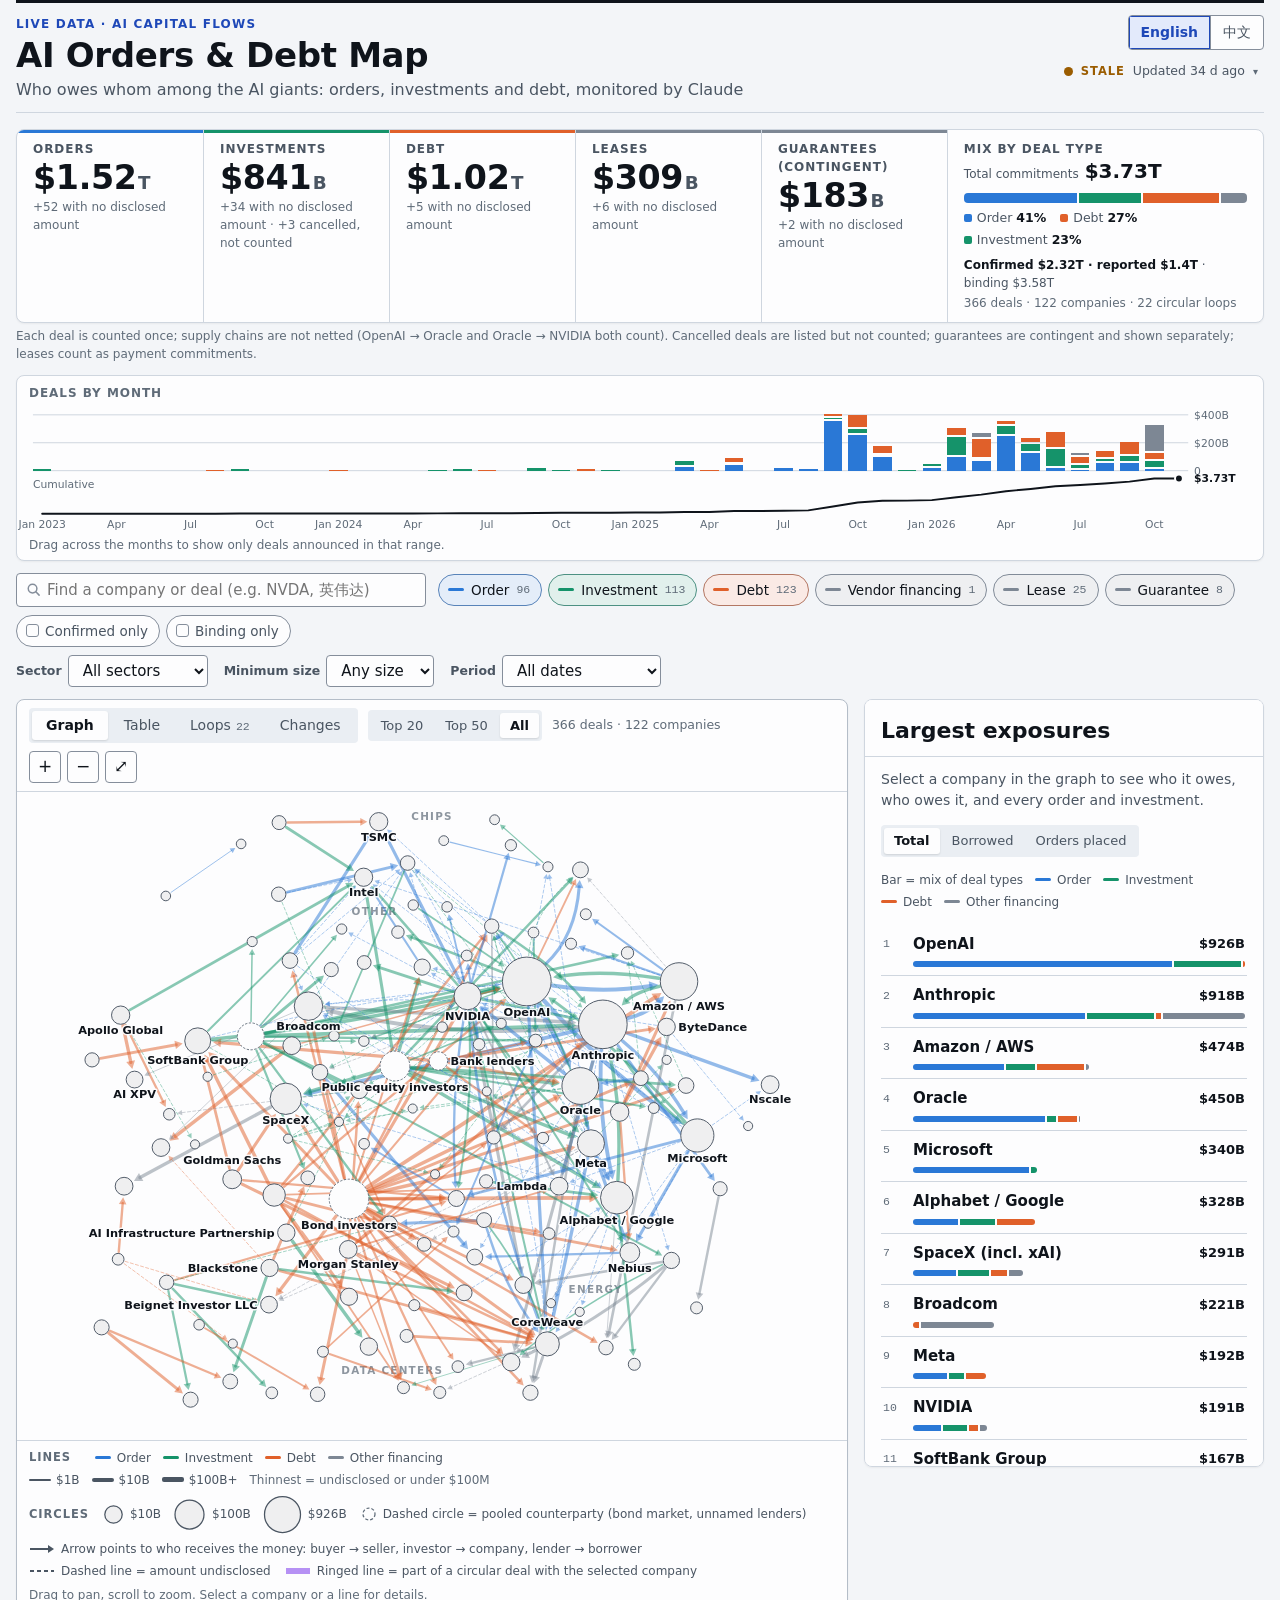
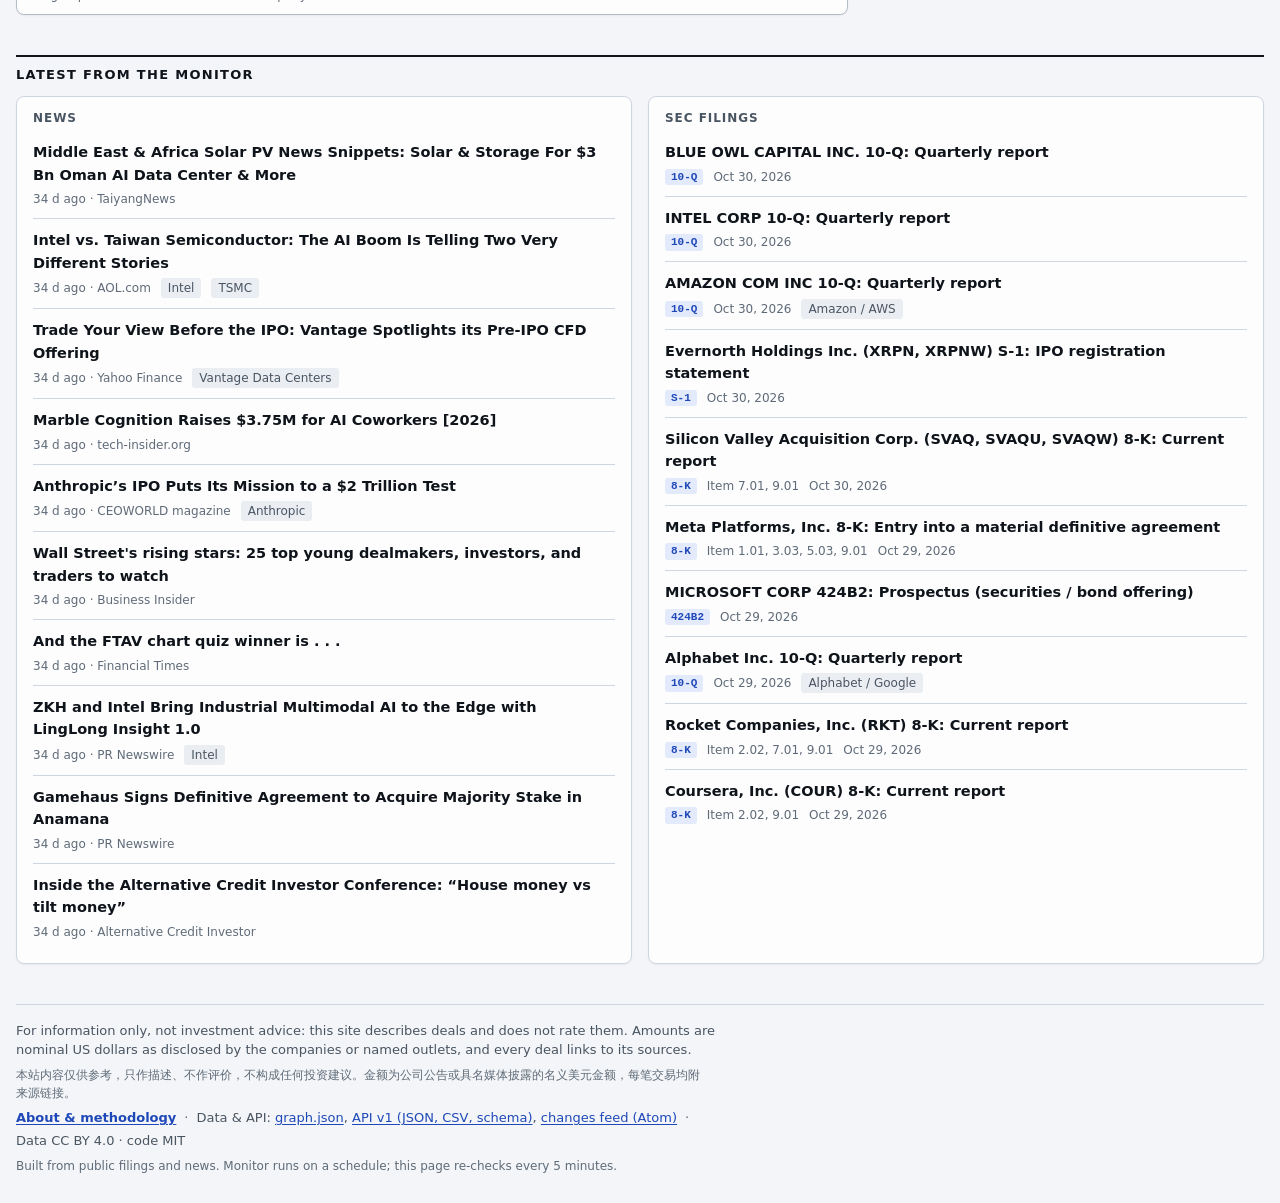
==== index.html @ 06d20d9e "Publish 2026-11-02 10:48 UTC from heyneww/GL-AI-orders-debt@9b48848" ====
<!doctype html>
<html lang="en">
<head>
<meta charset="utf-8">
<meta name="viewport" content="width=device-width, initial-scale=1, viewport-fit=cover">
<!-- Everything the page runs is served next to it (d3 is vendored in vendor/); cdnjs is the fallback only.
     Inline style attributes are set by app.js (bar widths, colour variables), hence 'unsafe-inline' for styles. -->
<meta http-equiv="Content-Security-Policy" content="default-src 'self'; script-src 'self' https://cdnjs.cloudflare.com; style-src 'self' 'unsafe-inline' https://fonts.googleapis.com; font-src https://fonts.gstatic.com; img-src 'self' data:; connect-src 'self'; object-src 'none'; base-uri 'self'; form-action 'self'">
<title>AI Orders &amp; Debt Map · AI 巨头订单与债务关系图</title>
<meta name="description" content="Live, bilingual relationship graph of orders, investments and debt among the AI giants: who owes what to whom, with sources. AI 巨头订单与债务关系图：谁欠谁，订单、投资与债务，每笔附来源。">
<link rel="canonical" href="https://heyneww.github.io/GL-AI-live/">
<meta property="og:type" content="website">
<meta property="og:site_name" content="AI Orders &amp; Debt Map">
<meta property="og:title" content="AI Orders &amp; Debt Map · AI 巨头订单与债务关系图">
<meta property="og:description" content="Who owes what to whom among the AI giants: orders, investments and debt as a live, sourced relationship graph. AI 巨头之间谁欠谁：订单、投资与债务关系图，实时更新。">
<meta property="og:url" content="https://heyneww.github.io/GL-AI-live/">
<meta property="og:locale" content="en_US">
<meta property="og:locale:alternate" content="zh_CN">
<meta name="twitter:card" content="summary">
<meta name="twitter:title" content="AI Orders &amp; Debt Map · AI 巨头订单与债务关系图">
<meta name="twitter:description" content="Who owes what to whom among the AI giants: orders, investments and debt as a live, sourced relationship graph. AI 巨头订单与债务关系图。">
<link rel="preconnect" href="https://fonts.googleapis.com">
<link rel="preconnect" href="https://fonts.gstatic.com" crossorigin>
<link rel="stylesheet" href="https://fonts.googleapis.com/css2?family=Archivo:wdth,wght@62..125,400..800&family=IBM+Plex+Mono:wght@400;500;600&display=swap">
<link rel="stylesheet" href="style.css">
<link rel="alternate" type="application/atom+xml" title="AI Orders &amp; Debt Map: changes" href="data/feed.xml">
</head>
<body>
<a class="skip" href="#workspace" data-i18n="skip_graph">Skip to graph</a>

<header class="masthead">
  <div class="masthead__inner">
    <div class="brand">
      <p class="brand__kicker" data-i18n="kicker">Live data · AI capital flows</p>
      <h1 class="brand__title" data-i18n="brand">AI Orders &amp; Debt Map</h1>
      <p class="brand__sub" data-i18n="brand_sub">Who owes whom among the AI giants: orders, investments and debt, monitored by Claude</p>
    </div>
    <div class="masthead__right">
      <div class="lang" role="group" data-i18n-aria="aria_lang" aria-label="Language / 语言">
        <button type="button" id="lang-en" class="lang__btn" lang="en" aria-pressed="true">English</button>
        <button type="button" id="lang-zh" class="lang__btn" lang="zh-CN" aria-pressed="false">中文</button>
      </div>
      <div class="live-wrap">
        <button type="button" class="live" id="live" data-state="loading" aria-expanded="false" aria-controls="live-pop">
          <span class="live__dot" aria-hidden="true"></span>
          <span class="live__state" id="live-state"></span>
          <span class="live__text" id="live-text"></span>
          <span class="live__chev" aria-hidden="true">▾</span>
        </button>
        <div class="live__pop" id="live-pop" hidden>
          <dl class="live__dl" id="live-dl"></dl>
          <button type="button" class="btn btn--sm" id="live-check" data-i18n="check_now">Check now</button>
        </div>
      </div>
    </div>
  </div>
</header>
<p id="sr-status" class="sr-only" role="status" aria-live="polite"></p>

<div class="banner" id="sample-banner" role="status" hidden></div>
<div class="banner banner--error" id="error-banner" role="alert" hidden>
  <span id="error-text" data-i18n="load_error"></span>
  <a id="error-back" href="./" hidden data-i18n="snapshot_back">Back to the live map</a>
  <button type="button" class="btn btn--sm" id="retry" data-i18n="retry">Retry</button>
</div>
<div class="banner banner--new" id="new-bar" role="status" hidden>
  <span id="new-bar-text"></span>
  <button type="button" class="linkbtn" id="new-show" data-i18n="new_show">Show them</button>
  <button type="button" class="linkbtn linkbtn--muted" id="new-dismiss" data-i18n="new_dismiss">Dismiss</button>
</div>

<section class="summary" id="summary" data-i18n-aria="aria_summary" aria-label="Totals">
  <div class="tile tile--money tile--order" id="tile-order"><span class="tile__label" data-i18n="sum_orders">Orders</span><span class="tile__value" id="sum-order">–</span><span class="tile__note" id="sum-order-note"></span></div>
  <div class="tile tile--money tile--investment" id="tile-investment"><span class="tile__label" data-i18n="sum_investments">Investments</span><span class="tile__value" id="sum-investment">–</span><span class="tile__note" id="sum-investment-note"></span></div>
  <div class="tile tile--money tile--debt" id="tile-debt"><span class="tile__label" data-i18n="sum_debt">Debt</span><span class="tile__value" id="sum-debt">–</span><span class="tile__note" id="sum-debt-note"></span></div>
  <div class="tile tile--money tile--lease" id="tile-lease"><span class="tile__label" data-i18n="sum_leases">Leases</span><span class="tile__value" id="sum-lease">–</span><span class="tile__note" id="sum-lease-note"></span></div>
  <div class="tile tile--money tile--guarantee" id="tile-guarantee"><span class="tile__label" data-i18n="sum_guarantees">Guarantees (contingent)</span><span class="tile__value" id="sum-guarantee">–</span><span class="tile__note" id="sum-guarantee-note"></span></div>
  <div class="tile tile--mix"><span class="tile__label" data-i18n="sum_mix">Mix by deal type</span><span class="tile__total" id="sum-total"></span><div class="mix" id="sum-mix"></div><span class="tile__split" id="sum-split"></span><span class="tile__note" id="sum-scope"></span></div>
</section>
<p class="summary__foot" data-i18n="sum_foot"></p>

<section class="timeline" id="timeline" data-i18n-aria="aria_timeline" aria-label="Timeline" hidden>
  <div class="timeline__head">
    <span class="timeline__h" data-i18n="tl_title">Deals by month</span>
    <span class="timeline__range" id="tl-range"></span>
    <button type="button" class="linkbtn linkbtn--muted timeline__clear" id="tl-clear" hidden data-i18n="tl_clear">Clear range</button>
  </div>
  <svg id="tl-svg" role="img"></svg>
  <p class="timeline__note" id="tl-note"></p>
</section>

<section class="filters" id="filters" data-i18n-aria="aria_filters" aria-label="Filters">
  <div class="filters__main">
    <label class="field field--search">
      <span class="sr-only" data-i18n="f_search">Search</span>
      <input type="search" id="f-search" list="f-ents" autocomplete="off" spellcheck="false">
      <datalist id="f-ents"></datalist>
    </label>
    <fieldset class="filters__kinds">
      <legend class="sr-only" data-i18n="f_kinds">Deal type</legend>
      <div class="chips" id="kind-chips"></div>
    </fieldset>
    <fieldset class="filters__toggles">
      <legend class="sr-only" data-i18n="f_quality">Confidence and status</legend>
      <div class="chips" id="quality-chips">
        <button type="button" class="chip chip--toggle" id="f-confirmed" aria-pressed="false"><span class="chip__tick" aria-hidden="true"></span><span data-i18n="f_confirmed_only">Confirmed only</span></button>
        <button type="button" class="chip chip--toggle" id="f-binding" aria-pressed="false"><span class="chip__tick" aria-hidden="true"></span><span data-i18n="f_binding_only">Binding only</span></button>
      </div>
    </fieldset>
    <button type="button" class="btn filters__more" id="f-more" aria-expanded="false" aria-controls="filters-row"><span data-i18n="f_more">Filters</span><span class="filters__more-n" id="f-more-n"></span></button>
  </div>
  <div class="filters__row" id="filters-row">
    <label class="field">
      <span data-i18n="f_group">Sector</span>
      <select id="f-group"></select>
    </label>
    <label class="field">
      <span data-i18n="f_min">Minimum size</span>
      <select id="f-min"></select>
    </label>
    <label class="field">
      <span data-i18n="f_period">Period</span>
      <select id="f-period"></select>
    </label>
    <label class="field field--date" id="f-from-field" hidden>
      <span data-i18n="f_from">Start date</span>
      <input type="date" id="f-from">
    </label>
    <label class="field field--date" id="f-to-field" hidden>
      <span data-i18n="f_to">End date</span>
      <input type="date" id="f-to">
    </label>
    <button type="button" class="linkbtn" id="f-reset" hidden></button>
  </div>
  <div class="fpills" id="f-pills"></div>
</section>

<main class="workspace" id="workspace">
  <section class="viz" data-i18n-aria="aria_viz" aria-label="Relationship graph">
    <div class="viz__bar">
      <div class="seg" role="tablist" data-i18n-aria="aria_view" aria-label="View">
        <button type="button" role="tab" id="tab-graph" class="seg__btn" aria-selected="true" aria-controls="graph-view" data-i18n="view_graph">Graph</button>
        <button type="button" role="tab" id="tab-table" class="seg__btn" aria-selected="false" aria-controls="table-view" data-i18n="view_table">Table</button>
        <button type="button" role="tab" id="tab-loops" class="seg__btn" aria-selected="false" aria-controls="loops-view"><span data-i18n="view_loops">Loops</span><span class="chip__n" id="loops-n"></span></button>
        <button type="button" role="tab" id="tab-changes" class="seg__btn" aria-selected="false" aria-controls="changes-view" data-i18n="view_changes">Changes</button>
      </div>
      <div class="seg seg--sm" id="graph-scope" role="group" data-i18n-aria="aria_scope" aria-label="Companies shown">
        <button type="button" class="seg__btn" data-scope="20" aria-pressed="false">Top 20</button>
        <button type="button" class="seg__btn" data-scope="50" aria-pressed="false">Top 50</button>
        <button type="button" class="seg__btn" data-scope="all" aria-pressed="true">All</button>
      </div>
      <span class="viz__count" id="viz-count"></span>
      <div class="viz__tools" id="graph-tools">
        <button type="button" class="icon-btn" id="zoom-in" data-i18n-title="zoom_in" aria-label="Zoom in">+</button>
        <button type="button" class="icon-btn" id="zoom-out" data-i18n-title="zoom_out" aria-label="Zoom out">−</button>
        <button type="button" class="icon-btn" id="zoom-fit" data-i18n-title="zoom_fit" aria-label="Fit to view">⤢</button>
      </div>
      <label class="field table-sort" id="table-sort-wrap" hidden>
        <span data-i18n="sort_by">Sort by</span>
        <select id="t-sort"></select>
      </label>
      <button type="button" class="btn" id="csv" hidden data-i18n="csv">Download CSV</button>
    </div>
    <a class="skip" id="skip-past" href="#side" data-i18n="skip_past">Skip the graph</a>

    <div class="graph" id="graph-view" role="tabpanel" aria-labelledby="tab-graph">
      <svg id="graph-svg" role="group" aria-label="Relationship graph"></svg>
      <p class="graph__loading" id="graph-loading" data-i18n="graph_loading">Loading the map…</p>
      <div class="empty graph__empty" id="graph-empty" hidden></div>
      <div class="graph__gesture" id="graph-gesture" hidden data-i18n="graph_two_finger"></div>
      <div class="tooltip" id="tooltip" role="tooltip" aria-hidden="true" hidden></div>
    </div>

    <div class="table-wrap" id="table-view" role="tabpanel" aria-labelledby="tab-table" hidden>
      <table class="deals" id="deals-table">
        <thead><tr id="deals-head"></tr></thead>
        <tbody id="deals-body"></tbody>
        <tfoot><tr><td colspan="6" id="deals-foot"></td></tr></tfoot>
      </table>
      <div class="empty" id="table-empty" hidden></div>
    </div>

    <div class="loops" id="loops-view" role="tabpanel" aria-labelledby="tab-loops" hidden>
      <p class="loops__hint" id="loops-hint"></p>
      <ol class="loops__list" id="loops-list"></ol>
      <div class="empty" id="loops-empty" hidden></div>
    </div>

    <div class="changes" id="changes-view" role="tabpanel" aria-labelledby="tab-changes" hidden>
      <p class="changes__hint" id="changes-hint"></p>
      <ol class="changes__list" id="changes-list"></ol>
      <div class="empty" id="changes-empty" hidden></div>
    </div>

    <details class="legend" id="legend" open>
      <summary class="legend__sum" data-i18n="legend">Legend</summary>
      <div class="legend__body">
        <div class="legend__row">
          <span class="legend__h" data-i18n="legend_lines">Lines</span>
          <span class="legend__kinds" id="legend-kinds"></span>
          <span class="legend__widths" id="legend-widths"></span>
        </div>
        <div class="legend__row">
          <span class="legend__h" data-i18n="legend_circles">Circles</span>
          <span class="legend__circles" id="legend-circles"></span>
          <span class="legend__key"><svg width="16" height="16" aria-hidden="true"><circle cx="8" cy="8" r="6" class="lk-pool"/></svg><span data-i18n="legend_pool"></span></span>
        </div>
        <div class="legend__row legend__row--notes">
          <span class="legend__key"><svg width="26" height="10" aria-hidden="true"><line x1="1" y1="5" x2="20" y2="5" class="lk-line"/><path d="M19 1 L25 5 L19 9 Z" class="lk-head"/></svg><span data-i18n="legend_arrow">Arrow points to who receives the money</span></span>
          <span class="legend__key"><svg width="26" height="10" aria-hidden="true"><line x1="1" y1="5" x2="25" y2="5" class="lk-line lk-line--dashed"/></svg><span data-i18n="legend_undisclosed">Dashed line = amount undisclosed</span></span>
          <span class="legend__key"><svg width="26" height="10" aria-hidden="true"><line x1="1" y1="5" x2="25" y2="5" class="lk-line lk-line--loop"/></svg><span data-i18n="legend_loop">Highlighted = part of a circular deal with the selected company</span></span>
        </div>
        <p class="legend__hint" id="graph-hint"></p>
        <span class="sr-only" id="graph-kbd" data-i18n="graph_kbd"></span>
      </div>
    </details>
  </section>

  <div class="side" id="side" tabindex="-1">
    <section class="overview" id="overview" aria-labelledby="ov-h"></section>
    <aside class="panel" id="panel" tabindex="-1" aria-labelledby="panel-title"></aside>
  </div>
</main>

<section class="latest" aria-labelledby="latest-h">
  <h2 class="section-h" id="latest-h" data-i18n="latest">Latest from the monitor</h2>
  <div class="latest__cols">
    <div class="latest__col">
      <h3 class="latest__h" data-i18n="latest_news">News</h3>
      <ol class="feed" id="feed-news"></ol>
    </div>
    <div class="latest__col">
      <h3 class="latest__h" data-i18n="latest_filings">SEC filings</h3>
      <ol class="feed" id="feed-filings"></ol>
    </div>
  </div>
</section>

<footer class="footer">
  <p class="footer__disc" id="disc-en" lang="en">For information only, not investment advice: this site describes deals and does not rate them. Amounts are nominal US dollars as disclosed by the companies or named outlets, and every deal links to its sources.</p>
  <p class="footer__disc" id="disc-zh" lang="zh-CN">本站内容仅供参考，只作描述、不作评价，不构成任何投资建议。金额为公司公告或具名媒体披露的名义美元金额，每笔交易均附来源链接。</p>
  <p class="footer__links">
    <button type="button" class="linkbtn" id="about-open" data-i18n="about_link">About &amp; methodology</button>
    <span class="footer__sep" aria-hidden="true">·</span>
    <span class="footer__api"><span data-i18n="footer_api">Data &amp; API</span>:
      <a href="data/graph.json" data-i18n="api_graph">graph.json</a>,
      <a href="data/v1/README.md" data-i18n="api_v1">API v1 (JSON, CSV)</a>,
      <a href="data/feed.xml" type="application/atom+xml" data-i18n="api_feed">changes feed</a>
    </span>
    <span class="footer__sep" aria-hidden="true">·</span>
    <span data-i18n="footer_licence">Data CC BY 4.0, code MIT</span>
  </p>
  <p class="footer__meta" id="footer-meta" data-i18n="footer_built">Built from public filings and news.</p>
</footer>

<dialog class="about" id="about" aria-labelledby="about-title">
  <div class="about__head">
    <h2 class="about__title" id="about-title" data-i18n="about_title">About &amp; methodology</h2>
    <button type="button" class="icon-btn" id="about-close" data-i18n-title="panel_close" aria-label="Close">×</button>
  </div>
  <div class="about__body">
    <p data-i18n="about_intro"></p>
    <h3 data-i18n="about_count_h"></h3>
    <p data-i18n="about_count"></p>
    <h3 data-i18n="about_dir_h"></h3>
    <ul>
      <li data-i18n="about_dir_order"></li>
      <li data-i18n="about_dir_invest"></li>
      <li data-i18n="about_dir_debt"></li>
      <li data-i18n="about_dir_lease"></li>
      <li data-i18n="about_dir_vf"></li>
      <li data-i18n="about_dir_guar"></li>
    </ul>
    <h3 data-i18n="about_conf_h"></h3>
    <p data-i18n="about_conf"></p>
    <h3 data-i18n="about_cadence_h"></h3>
    <p data-i18n="about_cadence"></p>
    <h3 data-i18n="about_licence_h"></h3>
    <p data-i18n="about_licence"></p>
    <h3 data-i18n="about_cite_h"></h3>
    <p class="about__cite"><code id="about-cite"></code> <button type="button" class="btn btn--sm" id="about-copy" data-i18n="about_copy">Copy</button><span class="about__copied" id="about-copied" role="status"></span></p>
    <p class="about__disc" data-i18n="footer_disclaimer"></p>
  </div>
</dialog>

<script src="vendor/d3.v7.min.js"></script>
<script src="vendor/d3-fallback.js"></script>
<script src="i18n.js"></script>
<script src="app.js"></script>
</body>
</html>
---- style.css ----
/* AI Orders & Debt Map
   Direction: a calm, editorial financial data product (FT / Caixin / Bloomberg).
   Cool paper, one strong ink rule on top, quiet hairlines, colour reserved for money:
   the colour of a line is its deal type (order blue, investment aqua, debt orange,
   other financing slate). Companies are neutral ink circles; sector is position + text.
   Layout: masthead + live status, a strip of totals, filters, then the graph (or table)
   beside an overview / detail panel (a bottom sheet on phones), monitor feed below. */

/* ===================================================================== tokens */
:root {
  color-scheme: light;
  /* surfaces and ink */
  --bg: #f3f5f8;
  --surface: #fdfdfe;
  --surface-2: #eaeef3;
  --ink: #0f141b;
  --ink-2: #4a5562;
  --muted: #5f6b78;            /* 4.98:1 on bg, 4.67:1 on surface-2 */
  --line: #cfd6df;             /* decorative dividers only */
  --line-strong: #b4bdc8;
  --control-border: #858e9b;   /* inputs, selects, chips, buttons (3.26:1) */
  --accent: #1e48b8;
  --accent-ink: #ffffff;
  --accent-wash: #e3eafb;
  --focus: #1e48b8;
  --live: #0a7a37;
  --stale: #9a5c00;
  --offline: #b42f2f;
  --new: #b45309;
  --halo: rgba(253, 253, 254, 0.92);
  --shadow: 0 1px 2px rgba(15, 20, 27, .06), 0 8px 24px rgba(15, 20, 27, .08);
  --shadow-sm: 0 1px 2px rgba(15, 20, 27, .05);

  /* deal kinds: 4 colour classes (worst CVD dE 18.5, every line >= 3.5:1 on surface) */
  --k-order: #2a78d6;
  --k-investment: #15936a;
  --k-debt: #e0602a;
  --k-other: #7d8794;
  --k-lease: var(--k-other);
  --k-vendor_financing: var(--k-other);
  --k-guarantee: var(--k-other);

  /* sectors (kept for reference; no longer used for fills) */
  --g-hyperscaler: #2a78d6;
  --g-neocloud: #eb6834;
  --g-chip: #1baf7a;
  --g-datacenter: #eda100;
  --g-spv: #e87ba4;
  --g-energy: #008300;
  --g-model_lab: #6250d6;
  --g-financier: #e34948;
  --g-other: #7d8794;

  /* graph */
  --node-fill: color-mix(in srgb, var(--ink) 6%, var(--surface));
  --node-stroke: var(--ink-2);
  --edge-op: .5;
  --edge-dim: .07;
  --seg-on: var(--surface);

  /* type (Chinese never uses mono: the mono stack has no CJK fallback) */
  --f-display: "Archivo", "PingFang SC", "Hiragino Sans GB", "Microsoft YaHei", "Noto Sans CJK SC", "Source Han Sans SC", "Noto Sans SC", system-ui, sans-serif;
  --f-body: "Archivo", "PingFang SC", "Hiragino Sans GB", "Microsoft YaHei", "Noto Sans CJK SC", "Source Han Sans SC", "Noto Sans SC", system-ui, -apple-system, "Segoe UI", sans-serif;
  --f-mono: "IBM Plex Mono", ui-monospace, "SFMono-Regular", Menlo, Consolas, monospace;
  --fs-xs: 11.5px;
  --fs-sm: 12.5px;
  --fs-base: 15px;
  --fs-md: 16px;
  --fs-lg: 20px;
  --fs-title: clamp(24px, 2.8vw, 34px);
  --fs-kpi: clamp(26px, 2.6vw, 38px);

  /* spacing and shape */
  --s1: 4px; --s2: 8px; --s3: 12px; --s4: 16px; --s5: 24px; --s6: 40px;
  --r: 8px;
  --r-sm: 4px;
  --gutter: 16px;
}

/* dark: the two blocks below must hold identical values */
@media (prefers-color-scheme: dark) {
  :root:not([data-theme="light"]) {
    color-scheme: dark;
    --bg: #0c1015;
    --surface: #141920;
    --surface-2: #1c232c;
    --ink: #e9edf2;
    --ink-2: #b3bdc9;
    --muted: #8994a1;
    --line: #27303b;
    --line-strong: #3a4552;
    --control-border: #5f6b78;   /* 3.25:1 on surface */
    --accent: #7ea2ff;
    --accent-ink: #0c1015;
    --accent-wash: #1b2740;
    --focus: #9db8ff;
    --live: #2fc26a;
    --stale: #f0a030;
    --offline: #f06a6a;
    --new: #f59e0b;
    --halo: rgba(20, 25, 32, .92);
    --shadow: 0 1px 2px rgba(0, 0, 0, .4), 0 8px 24px rgba(0, 0, 0, .35);
    --shadow-sm: 0 1px 2px rgba(0, 0, 0, .35);
    --k-order: #3987e5;
    --k-investment: #199e70;
    --k-debt: #e2672f;
    --k-other: #8a94a1;
    --k-lease: var(--k-other);
    --k-vendor_financing: var(--k-other);
    --k-guarantee: var(--k-other);
    --g-hyperscaler: #3987e5;
    --g-neocloud: #d95926;
    --g-chip: #199e70;
    --g-datacenter: #c98500;
    --g-spv: #d55181;
    --g-energy: #1f9a1f;
    --g-model_lab: #9085e9;
    --g-financier: #e66767;
    --g-other: #8a94a1;
    --node-fill: color-mix(in srgb, var(--ink) 11%, var(--surface));
    --node-stroke: #9aa5b2;
    --edge-op: .45;
    --edge-dim: .06;
    --seg-on: #2a3340;
  }
}
:root[data-theme="dark"] {
  color-scheme: dark;
  --bg: #0c1015;
  --surface: #141920;
  --surface-2: #1c232c;
  --ink: #e9edf2;
  --ink-2: #b3bdc9;
  --muted: #8994a1;
  --line: #27303b;
  --line-strong: #3a4552;
  --control-border: #5f6b78;
  --accent: #7ea2ff;
  --accent-ink: #0c1015;
  --accent-wash: #1b2740;
  --focus: #9db8ff;
  --live: #2fc26a;
  --stale: #f0a030;
  --offline: #f06a6a;
  --new: #f59e0b;
  --halo: rgba(20, 25, 32, .92);
  --shadow: 0 1px 2px rgba(0, 0, 0, .4), 0 8px 24px rgba(0, 0, 0, .35);
  --shadow-sm: 0 1px 2px rgba(0, 0, 0, .35);
  --k-order: #3987e5;
  --k-investment: #199e70;
  --k-debt: #e2672f;
  --k-other: #8a94a1;
  --k-lease: var(--k-other);
  --k-vendor_financing: var(--k-other);
  --k-guarantee: var(--k-other);
  --g-hyperscaler: #3987e5;
  --g-neocloud: #d95926;
  --g-chip: #199e70;
  --g-datacenter: #c98500;
  --g-spv: #d55181;
  --g-energy: #1f9a1f;
  --g-model_lab: #9085e9;
  --g-financier: #e66767;
  --g-other: #8a94a1;
  --node-fill: color-mix(in srgb, var(--ink) 11%, var(--surface));
  --node-stroke: #9aa5b2;
  --edge-op: .45;
  --edge-dim: .06;
  --seg-on: #2a3340;
}

/* ======================================================================= base */
*, *::before, *::after { box-sizing: border-box; }
[hidden] { display: none !important; }
html { -webkit-text-size-adjust: 100%; }
body {
  margin: 0;
  background: var(--bg);
  color: var(--ink);
  font-family: var(--f-body);
  font-size: var(--fs-base);
  line-height: 1.5;
  padding-left: max(var(--gutter), env(safe-area-inset-left, 0px));
  padding-right: max(var(--gutter), env(safe-area-inset-right, 0px));
  padding-block: 0 env(safe-area-inset-bottom, 0px);
  overflow-x: hidden;
}
:lang(zh) body, body:lang(zh) { line-height: 1.65; }
body > * { max-width: 1680px; margin-inline: auto; }
a { color: var(--accent); text-underline-offset: 2px; }
a:hover { text-decoration-thickness: 2px; }
button, input, select { font: inherit; color: inherit; }
:focus-visible { outline: 2px solid var(--focus); outline-offset: 2px; border-radius: 3px; }

/* ================================================================== utilities */
.sr-only {
  position: absolute !important; width: 1px; height: 1px; overflow: hidden;
  clip: rect(0 0 0 0); clip-path: inset(50%); white-space: nowrap; margin: -1px; padding: 0; border: 0;
}
/* skip links: off-screen (clipped) until focused */
.skip {
  position: absolute; left: 8px; top: 8px; z-index: 50;
  background: var(--accent); color: var(--accent-ink); padding: 6px 10px; border-radius: var(--r-sm);
  font-weight: 600; text-decoration: none;
}
.skip:not(:focus) { width: 1px; height: 1px; padding: 0; overflow: hidden; clip-path: inset(50%); white-space: nowrap; }
.tag {
  display: inline-flex; align-items: center; font-size: 12px; font-weight: 600; padding: 1px 7px;
  border-radius: var(--r-sm); background: var(--surface-2); color: var(--ink-2); letter-spacing: 0; text-transform: none;
}
.deal-note .en-tag, .xtag {
  font-family: var(--f-mono); font-size: 10.5px; padding: 0 4px; border: 1px solid var(--line-strong);
  border-radius: 3px; color: var(--muted); margin-left: 4px; vertical-align: 1px;
}
.linkbtn { all: unset; cursor: pointer; color: var(--accent); font-weight: 600; text-decoration: underline; text-underline-offset: 2px; }
.linkbtn--muted { color: var(--ink-2); font-weight: 400; }
.linkbtn:focus-visible { outline: 2px solid var(--focus); outline-offset: 2px; border-radius: 3px; }
.key { display: inline-block; width: 14px; height: 3px; border-radius: 2px; background: var(--c); flex: none; }
.dot { display: inline-block; width: 9px; height: 9px; border-radius: 50%; background: var(--c); flex: none; }

/* buttons and controls: control borders use --control-border (3:1), dividers use --line */
.btn {
  height: 34px; padding: 0 12px; border-radius: var(--r-sm); cursor: pointer;
  border: 1px solid var(--control-border); background: var(--surface); color: var(--ink); font-size: 14px; white-space: nowrap;
}
.btn:hover { border-color: var(--ink-2); }
.btn--ghost { background: transparent; color: var(--ink-2); }
.btn--sm { height: 30px; font-size: 13px; padding: 0 10px; align-self: flex-start; }
.icon-btn {
  min-width: 32px; height: 32px; border-radius: var(--r-sm); border: 1px solid var(--control-border);
  background: var(--surface); cursor: pointer; font-size: 17px; line-height: 1; color: var(--ink);
}
.icon-btn:hover { border-color: var(--ink-2); }
.seg { display: inline-flex; background: var(--surface-2); border-radius: var(--r-sm); padding: 3px; gap: 2px; }
.seg__btn { border: 0; background: transparent; padding: 4px 14px; border-radius: 3px; cursor: pointer; font-size: 14px; color: var(--ink-2); }
.seg__btn[aria-selected="true"], .seg__btn[aria-pressed="true"] {
  background: var(--seg-on); color: var(--ink); font-weight: 600; box-shadow: 0 1px 2px rgba(0, 0, 0, .12);
}
.seg--sm .seg__btn { padding: 3px 10px; font-size: 13px; }
.lang__btn:focus-visible, .seg__btn:focus-visible {
  outline: 0; box-shadow: inset 0 0 0 2px var(--surface), inset 0 0 0 4px var(--focus);
}

/* =================================================================== masthead */
.masthead { border-top: 3px solid var(--ink); padding-block: 12px 10px; border-bottom: 1px solid var(--line); }
.masthead__inner { display: grid; grid-template-columns: minmax(0, 1fr) auto; gap: 12px 24px; align-items: start; }
.brand { min-width: 0; }
.brand__kicker {
  margin: 0 0 4px; font-size: 12px; font-weight: 700; letter-spacing: .1em; text-transform: uppercase; color: var(--accent);
}
.brand__title {
  margin: 0;
  font-family: var(--f-display);
  font-stretch: 78%;
  font-weight: 750;
  font-size: var(--fs-title);
  line-height: 1.08;
  letter-spacing: -0.01em;
  text-wrap: balance;
}
.brand__sub { margin: 4px 0 0; color: var(--ink-2); font-size: 16px; max-width: 80ch; text-wrap: pretty; }
.masthead__right { display: flex; flex-direction: column; align-items: flex-end; gap: 8px; }

/* language toggle */
.lang { display: inline-flex; border: 1px solid var(--control-border); border-radius: var(--r-sm); overflow: hidden; background: var(--surface); }
.lang__btn { border: 0; background: transparent; padding: 6px 12px; cursor: pointer; font-size: 14px; color: var(--ink-2); }
.lang__btn + .lang__btn { border-left: 1px solid var(--control-border); }
.lang__btn[aria-pressed="true"] {
  background: var(--accent-wash); color: var(--accent); font-weight: 600; box-shadow: inset 0 0 0 1px var(--accent);
}

/* live status: a quiet button that opens the monitor popover */
.live-wrap { position: relative; }
.live {
  display: inline-flex; align-items: center; gap: 8px;
  background: none; border: 0; padding: 4px 6px; border-radius: var(--r-sm); cursor: pointer;
  font-family: var(--f-body); color: var(--ink-2);
}
.live:hover { background: var(--surface-2); }
.live__dot { width: 9px; height: 9px; border-radius: 50%; background: var(--live); position: relative; flex: none; }
.live__dot::after {
  content: ""; position: absolute; inset: -4px; border-radius: 50%;
  border: 2px solid var(--live); opacity: 0; animation: none;
}
.live[data-state="live"] .live__dot::after { animation: ping 2.4s ease-out infinite; }
.live__state { color: var(--live); font-size: 11.5px; font-weight: 700; letter-spacing: .08em; text-transform: uppercase; }
.live__text { font-size: 12.5px; color: var(--ink-2); }
.live__chev { font-size: 10px; color: var(--muted); }
.live[data-state="stale"] .live__state { color: var(--stale); }
.live[data-state="offline"] .live__state { color: var(--offline); }
.live[data-state="loading"] .live__state { color: var(--muted); }
.live[data-state="stale"] .live__dot, .live[data-state="stale"] .live__dot::after { background: var(--stale); border-color: var(--stale); }
.live[data-state="offline"] .live__dot, .live[data-state="offline"] .live__dot::after { background: var(--offline); border-color: var(--offline); }
.live[data-state="loading"] .live__dot { background: var(--muted); }
.live[data-busy="1"] { opacity: .7; }
@keyframes ping { 0% { transform: scale(.6); opacity: .8; } 80%, 100% { transform: scale(1.8); opacity: 0; } }

.live__pop {
  position: absolute; right: 0; top: calc(100% + 6px); z-index: 30;
  width: 300px; max-width: calc(100vw - 32px);
  background: var(--surface); border: 1px solid var(--line); border-radius: var(--r); box-shadow: var(--shadow);
  padding: 12px 14px; display: flex; flex-direction: column; gap: 10px;
}
.live__dl { margin: 0; display: flex; flex-direction: column; gap: 6px; font-size: 13px; }
.live__row { display: flex; justify-content: space-between; gap: 12px; }
.live__row dt { color: var(--ink-2); }
.live__row dd { margin: 0; text-align: right; font-variant-numeric: tabular-nums; }
.live__row small { display: block; color: var(--muted); font-size: 11.5px; }
.live__row--warn dd { color: var(--stale); }

/* ==================================================================== banners */
.banner {
  margin-top: 12px; padding: 10px 14px; border-radius: var(--r);
  background: var(--accent-wash); color: var(--ink); font-size: 14px;
  display: flex; gap: 10px; align-items: center; flex-wrap: wrap;
  border: 1px solid var(--line);
}
.banner__tag { font-family: var(--f-mono); font-size: 11px; font-weight: 600; letter-spacing: .1em; background: var(--ink); color: var(--surface); padding: 2px 6px; border-radius: 3px; }
.banner--error { border-color: var(--offline); }
.banner--error .btn--sm { align-self: center; }
.banner--new {
  background: color-mix(in srgb, var(--new) 10%, var(--surface));
  border-color: color-mix(in srgb, var(--new) 45%, var(--line));
}
#new-bar-text { display: inline-flex; align-items: center; gap: 8px; }
#new-bar-text::before { content: ""; width: 6px; height: 6px; border-radius: 50%; background: var(--new); flex: none; }

/* ============================================================== summary strip */
.summary {
  margin-top: var(--s4);
  display: grid; grid-template-columns: repeat(5, minmax(0, 1fr)) minmax(0, 1.7fr);
  border: 1px solid var(--line); border-radius: var(--r); background: var(--surface);
  box-shadow: var(--shadow-sm); overflow: hidden;
}
.tile { padding: 10px 16px 10px; display: flex; flex-direction: column; gap: 2px; min-width: 0; position: relative; }
.tile + .tile { border-left: 1px solid var(--line); }
.tile--money { box-shadow: inset 0 3px 0 var(--c); }
.tile--order { --c: var(--k-order); }
.tile--investment { --c: var(--k-investment); }
.tile--debt { --c: var(--k-debt); }
.tile--lease { --c: var(--k-lease); }
.tile--guarantee { --c: var(--k-guarantee); }
/* the headline total in the mix tile: the same rule as stats.total_usd in graph.json */
.tile__total { display: flex; align-items: baseline; gap: 6px; font-family: var(--f-body); font-size: 12px; color: var(--ink-2); min-width: 0; }
.tile__total b {
  font-family: var(--f-display); font-stretch: 85%; font-weight: 700; font-size: 20px; line-height: 1.1; color: var(--ink);
  font-variant-numeric: tabular-nums lining-nums; white-space: nowrap; overflow: hidden; text-overflow: ellipsis;
}
:lang(zh) .tile__total b { font-stretch: 100%; }
/* amounts that are listed but not counted: struck through when cancelled, tagged when contingent */
.is-cancelled { text-decoration: line-through; color: var(--muted); }
.ctag {
  display: inline-block; font-family: var(--f-body); font-size: 10.5px; font-weight: 600; letter-spacing: .02em; line-height: 1.5;
  padding: 0 5px; margin-left: 5px; border-radius: 3px; border: 1px dashed var(--line-strong); color: var(--muted);
  white-space: nowrap; vertical-align: middle; text-transform: none;
}
.ctag--cancelled { border-color: var(--offline); color: var(--offline); }
.tile__label { font-size: 12px; text-transform: uppercase; letter-spacing: .08em; color: var(--ink-2); font-weight: 600; }
.tile__value {
  font-family: var(--f-display); font-stretch: 85%; font-weight: 700; font-size: var(--fs-kpi); line-height: 1.1;
  font-variant-numeric: tabular-nums lining-nums; letter-spacing: -.01em;
  white-space: nowrap; overflow: hidden; text-overflow: ellipsis;
}
.tile__value .u { font-size: .55em; font-weight: 600; color: var(--ink-2); margin-left: .08em; }
:lang(zh) .tile__value .u { font-family: var(--f-body); font-stretch: 100%; margin-left: .04em; }
.tile__note { font-family: var(--f-body); font-size: 12px; color: var(--muted); min-height: 1.4em; }
.tile__note .note-short { display: none; }

/* mix bar: share of disclosed money by deal type (each segment toggles that type) */
.mix { display: flex; flex-direction: column; gap: 6px; margin-top: 8px; }
.mix__bar { display: flex; gap: 2px; height: 10px; }
.mix__seg { all: unset; cursor: pointer; height: 10px; background: var(--c); min-width: 3px; }
.mix__seg:first-child { border-radius: 4px 0 0 4px; }
.mix__seg:last-child { border-radius: 0 4px 4px 0; }
.mix__seg:only-child { border-radius: 4px; }
.mix__seg[aria-pressed="false"] { background: var(--line); }
.mix__seg:focus-visible { outline: 2px solid var(--focus); outline-offset: 2px; }
.mix__labels { display: flex; gap: 4px 14px; flex-wrap: wrap; font-size: 12.5px; color: var(--ink-2); }
.mix__lbl::before {
  content: ""; display: inline-block; width: 8px; height: 8px; border-radius: 2px; background: var(--c); margin-right: 5px;
}
.mix__lbl b { font-weight: 600; color: var(--ink); font-variant-numeric: tabular-nums; }
.summary__foot { margin: 4px 0 0; font-size: 12px; color: var(--muted); }

/* ==================================================================== filters */
.filters { margin-top: var(--s3); display: flex; flex-direction: column; gap: 8px; }
.filters__main { display: flex; gap: 8px 12px; align-items: center; flex-wrap: wrap; }
.filters__kinds { border: 0; margin: 0; padding: 0; min-width: 0; }
.chips { display: flex; flex-wrap: wrap; gap: 6px; }
.chip {
  display: inline-flex; align-items: center; gap: 7px; cursor: pointer;
  padding: 5px 11px 5px 9px; border-radius: 999px; font-size: 13.5px;
  border: 1px solid var(--control-border); background: var(--surface); color: var(--ink);
}
.chip__sw { width: 16px; height: 3px; border-radius: 2px; background: var(--c); flex: none; }
.chip__n { font-family: var(--f-mono); font-size: 11.5px; color: var(--muted); }
.chip[aria-pressed="true"] {
  background: color-mix(in srgb, var(--c) 12%, var(--surface));
  border-color: color-mix(in srgb, var(--c) 50%, var(--control-border));
}
.chip[aria-pressed="false"] { background: var(--surface); color: var(--muted); border-style: solid; border-color: var(--line); }
.chip[aria-pressed="false"] .chip__sw { background: var(--line-strong); }
.chip:hover { border-color: var(--ink-2); }

.filters__more { display: none; align-self: flex-start; gap: 6px; align-items: center; }
.filters__more-n { font-family: var(--f-mono); font-size: 12px; color: var(--accent); }

.filters__row { display: flex; flex-wrap: wrap; gap: 8px 16px; align-items: center; }
.field { display: flex; flex-direction: column; gap: 3px; min-width: 0; }
.field > span { font-size: 12.5px; color: var(--ink-2); font-weight: 600; }
.field input, .field select {
  height: 32px; padding: 0 10px; border-radius: var(--r-sm);
  border: 1px solid var(--control-border); background: var(--surface); color: var(--ink);
  min-width: 0; max-width: 100%;
}
.field--search { flex: 0 1 410px; min-width: 200px; }
.field--search input {
  width: 100%; height: 34px; padding-left: 30px;
  background: var(--surface) url("data:image/svg+xml,%3Csvg xmlns='http://www.w3.org/2000/svg' width='16' height='16' viewBox='0 0 16 16' fill='none' stroke='%23858e9b' stroke-width='1.6' stroke-linecap='round'%3E%3Ccircle cx='7' cy='7' r='4.6'/%3E%3Cpath d='M10.5 10.5 14 14'/%3E%3C/svg%3E") no-repeat 9px center / 15px 15px;
}
.field--date input { width: 150px; font-family: var(--f-mono); font-size: 13px; }

/* active-filter pills: one per filter, click to clear it */
.fpills { display: flex; flex-wrap: wrap; gap: 6px; }
.fpills:empty { display: none; }
.fpill {
  all: unset; cursor: pointer; font-size: 12.5px; padding: 2px 8px; border-radius: 999px;
  background: var(--accent-wash); color: var(--accent);
}
.fpill:focus-visible { outline: 2px solid var(--focus); outline-offset: 1px; }

/* ================================================================== workspace */
.workspace {
  margin-top: var(--s3);
  display: grid; grid-template-columns: minmax(0, 1fr) minmax(320px, 400px); gap: var(--s4); align-items: start;
}
.viz {
  position: relative; background: var(--surface); border: 1px solid var(--line-strong); border-radius: var(--r);
  box-shadow: var(--shadow-sm); min-width: 0; display: flex; flex-direction: column;
}
/* in dark mode the graph card uses the quiet hairline like every other card */
@media (prefers-color-scheme: dark) {
  :root:not([data-theme="light"]) .viz { border-color: var(--line); }
  :root:not([data-theme="light"]) .seg__btn[aria-selected="true"],
  :root:not([data-theme="light"]) .seg__btn[aria-pressed="true"] { box-shadow: 0 1px 2px rgba(0, 0, 0, .12), inset 0 0 0 1px var(--line-strong); }
}
:root[data-theme="dark"] .viz { border-color: var(--line); }
:root[data-theme="dark"] .seg__btn[aria-selected="true"],
:root[data-theme="dark"] .seg__btn[aria-pressed="true"] { box-shadow: 0 1px 2px rgba(0, 0, 0, .12), inset 0 0 0 1px var(--line-strong); }

.viz__bar { display: flex; flex-wrap: wrap; gap: 8px 10px; align-items: center; padding: 8px 12px; border-bottom: 1px solid var(--line); }
.viz__count { font-family: var(--f-body); font-size: 12.5px; color: var(--muted); margin-right: auto; font-variant-numeric: tabular-nums; }
.viz__tools { display: flex; gap: 6px; }
.table-sort { display: none; }

/* ================================================================= graph area */
.graph { position: relative; height: clamp(480px, 72vh, 860px); overflow: hidden; touch-action: none; }
@media (pointer: coarse) { .graph { touch-action: pan-y pinch-zoom; } }
.graph svg { display: block; width: 100%; height: 100%; cursor: grab; user-select: none; -webkit-user-select: none; }
.graph svg:active { cursor: grabbing; }
.graph__loading {
  position: absolute; inset: 0; display: grid; place-items: center; margin: 0;
  color: var(--muted); font-size: 15px; animation: pulse 1.2s ease-in-out infinite; pointer-events: none;
}
@keyframes pulse { 50% { opacity: .45; } }
.graph__gesture {
  position: absolute; left: 50%; top: 50%; transform: translate(-50%, -50%);
  background: var(--halo); color: var(--ink); font-size: 14px; font-weight: 600;
  padding: 10px 14px; border-radius: var(--r); box-shadow: var(--shadow); pointer-events: none; z-index: 6;
}

/* empty block (shared by graph and table) */
.empty { display: flex; flex-direction: column; align-items: center; justify-content: center; gap: 10px; text-align: center; padding: 24px; }
.graph__empty { position: absolute; inset: 0; }
.empty__t { margin: 0; font-size: 17px; font-weight: 600; }
.empty__f { margin: 0; font-size: 13px; color: var(--muted); }
.empty__acts { display: flex; gap: 8px; flex-wrap: wrap; justify-content: center; }

/* ================================================================ graph marks */
/* nodes: neutral ink circles; pooled counterparties are dashed and hollow */
.node { cursor: pointer; }
.node:focus { outline: none; }
.node__hit { fill: transparent; stroke: none; pointer-events: all; }
.node__c { fill: var(--node-fill); stroke: var(--node-stroke); stroke-width: 1.25px; }
.node.is-hot .node__c, .node.is-sel .node__c { stroke: var(--ink); stroke-width: 2.25px; }
.node--pool .node__c { fill: var(--surface); stroke: var(--muted); stroke-dasharray: 3 2; }
.node__ring { fill: none; stroke: transparent; }
.node.is-dim { opacity: .2; }
.node.is-sel .node__ring { stroke: var(--ink); stroke-width: 1.5px; }
.node:focus-visible .node__ring { stroke: var(--focus); stroke-width: 2.5px; stroke-dasharray: 3 2; }

/* labels live in g.labels, above every node */
.node__label {
  font-family: var(--f-body); font-size: calc(11px * var(--ls, 1)); font-weight: 600; fill: var(--ink-2);
  paint-order: stroke; stroke: var(--halo); stroke-width: 4px; stroke-linejoin: round;
  cursor: pointer; pointer-events: visiblePainted;
}
.node__label--big { font-size: calc(12px * var(--ls, 1)); fill: var(--ink); }
:lang(zh) .node__label { font-size: calc(12px * var(--ls, 1)); }
:lang(zh) .node__label--big { font-size: calc(12.5px * var(--ls, 1)); }
.node__label.is-dim { opacity: .15; }
.node__label.is-nbr, .node__label.is-sel { fill: var(--ink); }
.node__label.is-hidden { display: none; }

/* edges: each g.edge-g carries --c (kind colour) and --wh (emphasised width) */
.edge { fill: none; stroke: var(--c); stroke-linecap: round; stroke-opacity: var(--edge-op); transition: stroke-opacity .15s; }
.arrow { fill: var(--c); stroke: none; opacity: var(--edge-op); }
.edge--new { animation: newpulse 1.6s ease-in-out infinite; stroke-opacity: .95; }
.edge-casing { display: none; fill: none; stroke: var(--surface); stroke-linecap: round; }
.edge-g.is-hot .edge-casing, .edge-g.is-sel .edge-casing { display: inline; }
.edge-g.is-hot .edge, .edge-g.is-sel .edge { stroke-opacity: 1; stroke-width: var(--wh) !important; }
.edge-g.is-hot .arrow, .edge-g.is-sel .arrow { opacity: 1; }
.edge-g.is-dim .edge { stroke-opacity: var(--edge-dim); }
.edge-g.is-dim .arrow { opacity: var(--edge-dim); }
.new-halo { fill: none; stroke: var(--new); stroke-opacity: .35; stroke-linecap: round; pointer-events: none; }
@keyframes newpulse { 0%, 100% { stroke-opacity: .95; } 50% { stroke-opacity: .45; } }
/* hit paths live in g.hits; app.js sets stroke-width in screen px */
.edge-hit { fill: none; stroke: transparent; vector-effect: non-scaling-stroke; cursor: pointer; pointer-events: stroke; }

/* sector cluster labels on the canvas */
.sector-label {
  font-family: var(--f-body); font-size: calc(11px * var(--ls, 1)); font-weight: 600; letter-spacing: .12em;
  text-transform: uppercase; fill: var(--muted); opacity: .7;
  paint-order: stroke; stroke: var(--halo); stroke-width: 4px; pointer-events: none;
}
:lang(zh) .sector-label { letter-spacing: 0; text-transform: none; font-size: calc(12px * var(--ls, 1)); }
.sector-label.is-hidden { display: none; }
.sector-label.is-clash { visibility: hidden; }

/* tooltip */
.tooltip {
  position: absolute; z-index: 5; pointer-events: none; max-width: min(320px, calc(100% - 16px));
  background: var(--surface); color: var(--ink); border: 1px solid var(--line-strong); border-radius: var(--r);
  box-shadow: var(--shadow); padding: 8px 10px; font-size: 13px; line-height: 1.4;
}
.tooltip__v { font-family: var(--f-display); font-stretch: 85%; font-weight: 700; font-size: 17px; display: block; font-variant-numeric: tabular-nums; }
.tooltip__t { display: block; color: var(--ink-2); }
.tooltip__m { display: flex; gap: 6px; align-items: center; margin-top: 4px; font-size: 12px; color: var(--muted); font-variant-numeric: tabular-nums; }

/* ===================================================================== legend */
.legend { border-top: 1px solid var(--line); padding: 8px 12px 10px; }
.legend__sum { display: none; }
.legend__body { display: flex; flex-direction: column; gap: 6px; }
.legend__row { display: flex; flex-wrap: wrap; align-items: center; gap: 4px 14px; font-size: 12px; color: var(--ink-2); }
.legend__h { font-size: 11.5px; font-weight: 700; letter-spacing: .08em; text-transform: uppercase; color: var(--muted); min-width: 4.5em; }
:lang(zh) .legend__h { letter-spacing: .02em; text-transform: none; font-size: 12.5px; }
.legend__kinds, .legend__widths, .legend__circles { display: inline-flex; flex-wrap: wrap; gap: 4px 12px; align-items: center; }
.legend__key { display: inline-flex; align-items: center; gap: 6px; }
.lk-kind { display: inline-flex; align-items: center; gap: 6px; }
.lk-kind i { width: 16px; height: 3px; border-radius: 2px; background: var(--c); display: inline-block; }
.lk-w { display: inline-flex; align-items: center; gap: 5px; }
.lk-w i { width: 22px; background: var(--ink-2); border-radius: 2px; display: inline-block; }
.lk-c { display: inline-block; vertical-align: middle; }
.lk-c circle { fill: var(--node-fill); stroke: var(--node-stroke); stroke-width: 1.25; }
.lk-pool { fill: var(--surface); stroke: var(--muted); stroke-dasharray: 3 2; stroke-width: 1.25; }
.lk-line { stroke: var(--ink-2); stroke-width: 2; }
.lk-head { fill: var(--ink-2); }
.lk-node { fill: var(--node-fill); stroke: var(--node-stroke); stroke-width: 1.25; }
.legend__hint { margin: 0; font-size: 12px; color: var(--muted); }

/* ====================================================================== table */
.table-wrap { overflow: auto; max-height: clamp(480px, 72vh, 860px); }
.table-wrap.is-overflow {
  -webkit-mask-image: linear-gradient(to right, #000 calc(100% - 24px), transparent);
  mask-image: linear-gradient(to right, #000 calc(100% - 24px), transparent);
}
.deals { width: 100%; border-collapse: collapse; font-size: 13.5px; }
.deals th, .deals td { padding: 8px 10px; text-align: left; border-bottom: 1px solid var(--line); vertical-align: top; }
.deals th {
  position: sticky; top: 0; background: var(--surface-2); z-index: 1; font-size: 12px;
  text-transform: uppercase; letter-spacing: .06em; color: var(--ink-2); white-space: nowrap;
}
.deals th button { all: unset; cursor: pointer; display: inline-flex; gap: 4px; align-items: center; }
.deals th button:focus-visible { outline: 2px solid var(--focus); outline-offset: 2px; }
.deals th .sort { font-size: 10px; color: var(--muted); }
.deals td.num, .deals th.num { text-align: right; font-variant-numeric: tabular-nums; white-space: nowrap; }
.deals td.date { font-family: var(--f-mono); font-size: 12.5px; white-space: nowrap; color: var(--ink-2); line-height: 20px; }
.deals td.kind { line-height: 20px; }
:lang(zh) .deals :is(td.date, td.kind) { line-height: 22px; }
.deals td.kind .kindtag { vertical-align: top; }
.deals td.deal { min-width: 260px; }
.deals td.src { width: 12em; max-width: 12em; }
.deals .src .srcs { display: flex; flex-direction: column; align-items: flex-start; max-width: 12em; }
.deals .src a { display: block; max-width: 100%; overflow: hidden; text-overflow: ellipsis; white-space: nowrap; }
.deals tbody tr { cursor: pointer; }
.deals tbody tr:hover { background: var(--surface-2); }
.deals tbody tr.is-new td:first-child { box-shadow: inset 3px 0 0 var(--new); }
.deals tbody tr.is-sel { background: var(--accent-wash); }
.deals tfoot td { font-size: 12.5px; color: var(--ink-2); padding: 10px; background: var(--surface-2); border-bottom: 0; }
.deal-t { all: unset; cursor: pointer; font-weight: 500; color: var(--ink); display: block; }
.deal-t:hover { text-decoration: underline; }
.deal-t:focus-visible { outline: 2px solid var(--focus); outline-offset: 2px; }
.deal-sub { display: block; font-size: 13px; color: var(--ink-2); margin-top: 2px; }
.deal-sub .arr { color: var(--muted); margin-inline: 4px; }
.deals .amt__u { display: none; font-size: .8em; font-weight: 500; color: var(--ink-2); margin-left: 1px; }
.deals td.num .amt { display: block; font-family: var(--f-body); font-weight: 600; font-variant-numeric: tabular-nums; }
.amt-bar { display: flex; justify-content: flex-end; margin: 5px 0 0 auto; width: 56px; height: 4px; border-radius: 2px; background: var(--surface-2); overflow: hidden; }
.amt-bar i { display: block; height: 100%; border-radius: 2px; background: var(--c); min-width: 2px; max-width: 56px; }
.amt-bar--na { background: none; border-top: 1px dashed var(--line-strong); height: 0; border-radius: 0; }
.stack { display: flex; flex-direction: column; gap: 4px; align-items: flex-start; }
.kindtag { display: inline-flex; align-items: center; gap: 6px; white-space: nowrap; }

/* status / confidence pills */
.st { display: inline-flex; align-items: center; gap: 5px; font-size: 12px; white-space: nowrap; color: var(--ink-2); }
.st::before { content: ""; width: 7px; height: 7px; border-radius: 50%; background: var(--muted); }
.st--signed::before, .st--completed::before { background: var(--live); }
.st--in_progress::before { background: var(--accent); }
.st--announced::before, .st--reported::before { background: transparent; border: 1.5px solid var(--ink-2); width: 5px; height: 5px; }
.st--cancelled { text-decoration: line-through; }
.st--cancelled::before { background: var(--offline); }
.cf {
  font-family: var(--f-body); font-size: 11.5px; font-weight: 600; letter-spacing: .01em;
  padding: 0 6px; border-radius: 3px; border: 1px solid var(--line-strong); color: var(--ink-2); white-space: nowrap;
}
.cf--confirmed { border-color: var(--live); color: var(--live); }
.newtag {
  font-family: var(--f-mono); font-size: 10.5px; font-weight: 600; text-transform: uppercase; letter-spacing: .08em;
  color: var(--new); border: 1px solid var(--new); border-radius: 3px; padding: 0 4px;
}

/* ============================================= side column: overview + panel */
.side { position: sticky; top: 12px; min-width: 0; }
.side:focus { outline: none; }
.overview, .panel {
  background: var(--surface); border: 1px solid var(--line); border-radius: var(--r); box-shadow: var(--shadow-sm);
  min-width: 0; max-height: calc(clamp(480px, 72vh, 860px) + 120px); overflow: auto;
}
.panel:focus { outline: none; }
.panel__grab { all: unset; display: none; box-sizing: border-box; cursor: grab; width: 100%; height: 20px; touch-action: none; }
.panel__grab::before { content: ""; display: block; width: 36px; height: 4px; border-radius: 2px; background: var(--line-strong); margin: 8px auto 0; }
.panel__grab:focus-visible { outline: 2px solid var(--focus); outline-offset: -2px; }

.panel__head {
  position: sticky; top: 0; z-index: 2; background: var(--surface);
  padding: 14px 16px 12px; border-bottom: 1px solid var(--line); display: flex; gap: 10px; align-items: flex-start;
}
.panel__head-main { flex: 1; min-width: 0; }
.panel__eyebrow {
  font-size: 12px; text-transform: uppercase; letter-spacing: .08em; color: var(--ink-2); font-weight: 600;
  display: flex; gap: 6px; align-items: center; flex-wrap: wrap;
}
.panel__title {
  margin: 4px 0 0; font-family: var(--f-display); font-stretch: 85%; font-weight: 700; font-size: 22px;
  line-height: 1.2; text-wrap: balance; overflow-wrap: anywhere;
}
.panel__title:focus, .panel__title:focus-visible { outline: none; } /* focus target only (tabindex -1), not a control */
.panel__meta { margin-top: 4px; font-size: 12.5px; color: var(--muted); font-variant-numeric: tabular-nums; }
.panel__close { flex: none; }
.panel__body { padding: 12px 16px 16px; display: flex; flex-direction: column; gap: 14px; }
.panel__hint { margin: 0; color: var(--ink-2); font-size: 14px; }

/* company totals */
.panel__totals { display: grid; grid-template-columns: repeat(3, minmax(0, 1fr)); gap: 8px; }
.panel__totals div { background: var(--surface-2); border-radius: var(--r-sm); padding: 8px 10px; min-width: 0; }
.panel__totals span { display: block; font-size: 11.5px; color: var(--ink-2); }
.panel__totals b {
  font-family: var(--f-display); font-stretch: 85%; font-size: 20px; font-variant-numeric: tabular-nums;
  white-space: nowrap; overflow: hidden; text-overflow: ellipsis; display: block;
}
.tot--in { box-shadow: inset 3px 0 0 var(--live); }
.tot--out { box-shadow: inset 3px 0 0 var(--accent); }
/* guarantees given / received and the cancelled count, outside Money in / out */
.panel__contingent { margin: 8px 0 0; font-size: 12.5px; color: var(--ink-2); display: flex; align-items: center; gap: 6px; flex-wrap: wrap; font-variant-numeric: tabular-nums; }
.panel__contingent .ctag { margin-left: 0; }
.psec__total .ctag, .deal-amt .ctag { vertical-align: middle; }
.deal-amt .ctag { font-size: 11px; }
.prow__amt-wrap { text-align: right; white-space: nowrap; }
.deals td.num .ctag { margin-left: 0; }

/* panel sections (one per relation type) */
.psec h4 {
  margin: 0 0 6px; font-size: 12px; text-transform: uppercase; letter-spacing: .08em; color: var(--ink-2);
  display: flex; align-items: center; gap: 8px;
}
.psec h4 .chip__n { margin-left: auto; text-transform: none; letter-spacing: 0; }
.psec h4 .psec__total {
  margin-left: auto; font-size: 13px; font-weight: 600; color: var(--ink);
  text-transform: none; letter-spacing: 0; font-variant-numeric: tabular-nums;
}
.plist { list-style: none; margin: 0; padding: 0; display: flex; flex-direction: column; }
.prow { padding: 10px 0; border-top: 1px solid var(--line); display: grid; grid-template-columns: minmax(0, 1fr) auto; gap: 2px 10px; }
.prow:first-child { border-top: 0; }
.prow.is-extra { display: none; }
.psec.is-expanded .prow.is-extra { display: grid; }
.prow__who { all: unset; cursor: pointer; font-weight: 600; color: var(--ink); overflow-wrap: anywhere; display: inline-flex; gap: 6px; align-items: center; }
.prow__who:hover { color: var(--accent); }
.prow__who:focus-visible { outline: 2px solid var(--focus); outline-offset: 2px; border-radius: 3px; }
.prow__amt { font-family: var(--f-body); font-variant-numeric: tabular-nums; font-weight: 600; text-align: right; white-space: nowrap; }
.prow__t { grid-column: 1 / -1; font-size: 13px; color: var(--ink-2); }
.prow__t button { all: unset; cursor: pointer; text-decoration: none; color: var(--ink); font-weight: 500; }
.prow__t button:hover { text-decoration: underline; }
.prow__t button:focus-visible { outline: 2px solid var(--focus); outline-offset: 2px; }
.prow__m { grid-column: 1 / -1; display: flex; flex-wrap: wrap; gap: 4px 10px; align-items: center; font-size: 12px; color: var(--muted); }
.prow__m .d { font-variant-numeric: tabular-nums; }
.psec__more { all: unset; cursor: pointer; font-size: 13px; color: var(--accent); padding: 6px 0; }
.psec__more:focus-visible { outline: 2px solid var(--focus); outline-offset: 2px; }

/* sources as quiet tags */
.srcs { display: inline-flex; flex-wrap: wrap; gap: 4px 6px; }
.srcs a { font-size: 12px; color: var(--ink-2); text-decoration: none; padding: 0 6px; border: 1px solid var(--line); border-radius: 3px; }
.srcs a::after { content: " ↗"; color: var(--muted); }
.srcs a:hover { border-color: var(--ink-2); color: var(--ink); }

/* overview ("largest exposures") */
.ov-key { display: flex; flex-wrap: wrap; gap: 4px 12px; font-size: 12px; color: var(--ink-2); }
.ov-rank-by { align-self: flex-start; }
.ov-list { list-style: none; margin: 0; padding: 0; counter-reset: ov; }
.ov-list li { border-top: 1px solid var(--line); }
.ov-list li:first-child { border-top: 0; }
.ov-btn {
  all: unset; box-sizing: border-box; width: 100%; cursor: pointer;
  display: grid; grid-template-columns: 22px minmax(0, 1fr) auto; gap: 6px 8px; align-items: center; padding: 8px 2px;
}
.ov-btn:hover .ov-name { color: var(--accent); }
.ov-btn:focus-visible { outline: 2px solid var(--focus); outline-offset: 1px; border-radius: 3px; }
.ov-rank { font-family: var(--f-mono); font-size: 11.5px; color: var(--muted); }
.ov-name { font-weight: 600; display: inline-flex; gap: 7px; align-items: center; min-width: 0; }
.ov-name span:last-child { overflow: hidden; text-overflow: ellipsis; white-space: nowrap; }
.ov-amt { font-family: var(--f-body); font-variant-numeric: tabular-nums; font-size: 13px; font-weight: 600; }
.ov-bar { grid-column: 2 / -1; height: 6px; background: none; overflow: hidden; display: flex; gap: 2px; }
.ov-bar i { display: block; height: 100%; background: var(--c); }
.ov-bar i:first-child { border-radius: 3px 0 0 3px; }
.ov-bar i:last-child { border-radius: 0 3px 3px 0; }
.ov-bar i:only-child { border-radius: 3px; }
.ov-foot { margin: 0; font-size: 12px; color: var(--muted); }

/* edge panel */
.deal-flow { display: flex; align-items: center; gap: 8px; flex-wrap: wrap; font-weight: 600; }
.deal-flow .arrowtxt { color: var(--muted); font-weight: 400; }
.deal-amt { font-family: var(--f-display); font-stretch: 85%; font-weight: 750; font-size: 30px; line-height: 1.1; font-variant-numeric: tabular-nums; }
.deal-note { margin: 2px 0 0; font-size: 13px; color: var(--ink-2); }
.deal-summary { margin: 0; font-size: 14.5px; line-height: 1.55; text-wrap: pretty; }
.flow { display: grid; grid-template-columns: minmax(0, 1fr) 40px minmax(0, 1fr); align-items: center; gap: 6px; }
.flow__box {
  all: unset; box-sizing: border-box; cursor: pointer; padding: 8px 10px; border: 1px solid var(--line);
  border-radius: var(--r-sm); background: var(--surface-2); font-weight: 600; overflow-wrap: anywhere;
}
.flow__box small { display: block; font-weight: 400; font-size: 12px; color: var(--muted); }
.flow__box:hover { border-color: var(--ink-2); }
.flow__box:focus-visible { outline: 2px solid var(--focus); outline-offset: 2px; }
.flow__arrow { height: 3px; background: var(--c); position: relative; border-radius: 2px; margin-right: 6px; }
.flow__arrow::after {
  content: ""; position: absolute; right: -6px; top: 50%; transform: translateY(-50%);
  border-left: 8px solid var(--c); border-block: 5px solid transparent;
}
.kv { display: grid; grid-template-columns: max-content minmax(0, 1fr); gap: 6px 14px; margin: 0; font-size: 13.5px; }
.kv dt { color: var(--ink-2); }
.kv dd { margin: 0; overflow-wrap: anywhere; }
.srclist { list-style: none; margin: 0; padding: 0; display: flex; flex-direction: column; gap: 8px; }
.srclist li { font-size: 13.5px; line-height: 1.4; }
.srclist .pub { display: block; font-size: 12px; color: var(--muted); font-variant-numeric: tabular-nums; }

/* ============================================================ latest + footer */
.latest { margin-top: var(--s6); }
.section-h {
  font-family: var(--f-body); font-size: 13px; font-weight: 700; text-transform: uppercase; letter-spacing: .1em;
  border-top: 2px solid var(--ink); padding-top: 8px; margin: 0 0 var(--s3);
}
.latest__cols { display: grid; grid-template-columns: repeat(2, minmax(0, 1fr)); gap: 16px; }
.latest__col {
  background: var(--surface); border: 1px solid var(--line); border-radius: var(--r); box-shadow: var(--shadow-sm);
  padding: 12px 16px; min-width: 0;
}
.latest__h { margin: 0 0 4px; font-size: 12px; text-transform: uppercase; letter-spacing: .08em; color: var(--ink-2); }
.feed { list-style: none; margin: 0; padding: 0; }
.feed li { padding: 10px 0; border-top: 1px solid var(--line); min-width: 0; } /* block, so a language tag sits inline after the headline */
.feed li:first-child { border-top: 0; }
.feed a { font-size: 14.5px; font-weight: 600; line-height: 1.4; text-decoration: none; color: var(--ink); overflow-wrap: anywhere; }
.feed a:hover { color: var(--accent); text-decoration: underline; }
.feed__m { display: flex; flex-wrap: wrap; gap: 4px 10px; margin-top: 4px; font-family: var(--f-body); font-size: 12px; color: var(--muted); align-items: center; }
.feed__m .d { font-variant-numeric: tabular-nums; }
.ent { all: unset; cursor: pointer; font-size: 12px; padding: 1px 7px; border-radius: 3px; background: var(--surface-2); color: var(--ink-2); }
.ent:hover { color: var(--accent); }
.ent:focus-visible { outline: 2px solid var(--focus); outline-offset: 1px; }
.ent-more { font-size: 12px; color: var(--muted); }
.form-tag { font-family: var(--f-mono); font-size: 11px; font-weight: 700; color: var(--accent); background: var(--accent-wash); padding: 0 6px; border-radius: 3px; }
.feed__empty { color: var(--muted); font-size: 14px; padding: 8px 0; }

.footer {
  margin-top: var(--s6); padding-block: 16px 28px; border-top: 1px solid var(--line);
  display: flex; flex-direction: column; gap: 6px; color: var(--ink-2); font-size: 13px;
}
.footer p { margin: 0; max-width: 90ch; }
.footer__meta { font-family: var(--f-body); font-size: 12px; color: var(--muted); }
/* the active language's disclaimer comes first; the other is quieter */
html[lang^="zh"] #disc-zh { order: -1; }
html[lang^="zh"] #disc-en, html[lang="en"] #disc-zh { font-size: 12px; color: var(--muted); }

/* ============================================================ CJK typography
   Chinese is never monospace or letter-spaced; uppercase is meaningless for Han. */
:lang(zh) :is(.tile__note, .viz__count, .prow__amt, .ov-amt, .deals td.num, .prow__m .d, .feed__m .d, .panel__meta,
  .cf, .newtag, .srclist .pub, .footer__meta, .live__text, .tooltip__m, .chip__n, .filters__more-n) {
  font-family: var(--f-body); font-variant-numeric: tabular-nums; letter-spacing: 0;
}
:lang(zh) :is(.tile__label, .panel__eyebrow, .psec h4, .latest__h, .deals th, .live__state, .cf, .newtag, .brand__kicker) {
  letter-spacing: .02em; text-transform: none; font-size: 13px;
}
:lang(zh) .brand__title { font-weight: 600; letter-spacing: 0; font-stretch: 100%; }
:lang(zh) .deal-summary { line-height: 1.8; font-size: 15px; }
:lang(zh) .prow__t { line-height: 1.6; }
:lang(zh) .field > span { font-size: 13px; }
:lang(zh) .section-h { text-transform: none; letter-spacing: .02em; font-size: 15px; }
:lang(zh) .panel__title, :lang(zh) .deal-amt, :lang(zh) .tooltip__v { font-stretch: 100%; }
:lang(zh) .seg__btn, :lang(zh) .chip { letter-spacing: 0; }

/* ================================================================= responsive */
/* desktop: the panel replaces the overview while something is selected */
@media (min-width: 1081px) {
  .panel:not(.is-open) { display: none; }
  body[data-sel] .overview { display: none; }
}

/* <= 1080: one column; the detail panel becomes a bottom sheet */
@media (max-width: 1080px) {
  .workspace { grid-template-columns: minmax(0, 1fr); }
  .side { position: static; }
  .overview { max-height: none; }
  .panel {
    position: fixed; left: 0; right: 0; bottom: 0; z-index: 40;
    max-height: min(55vh, 520px);
    border-radius: 14px 14px 0 0; border-bottom: 0; box-shadow: var(--shadow);
    transform: translateY(105%); visibility: hidden;
    transition: transform .22s ease, visibility 0s linear .22s;
    padding-bottom: env(safe-area-inset-bottom, 0px);
  }
  .panel.is-open { transform: none; visibility: visible; transition: transform .22s ease; }
  .panel__grab { display: block; }
  body[data-sel] { padding-bottom: min(55vh, 520px); }
}

/* 761-1080: a right-side drawer instead of a sheet */
@media (min-width: 761px) and (max-width: 1080px) {
  .panel {
    left: auto; top: var(--drawer-top, 0px); width: min(400px, 50vw); max-height: none;
    border-radius: 0; border-top: 0; border-right: 0; transform: translateX(105%);
  }
  .panel.is-open { transform: none; }
  .panel__grab { display: none; }
  body[data-sel] { padding-bottom: 0; }
}

/* desktop and tablet: filter labels sit inline with their controls, and the active-filter
   pills continue on the same line as the selects when there is room */
@media (min-width: 761px) {
  .filters { flex-direction: row; flex-wrap: wrap; align-items: center; column-gap: 16px; }
  .filters__main { flex: 1 1 100%; }
  .filters__row .field { flex-direction: row; align-items: center; gap: 6px; }
}

@media (max-width: 760px) {
  /* 16px text in form fields: iOS Safari zooms the whole page on focus when it is smaller */
  .field input, .field select, input, select { font-size: 16px; }
  .live { white-space: nowrap; }
  /* masthead: live status (which stands in for the kicker) + language on row 1,
     then the title and dek at full width so the Chinese title fits on one line */
  .masthead__inner { grid-template-columns: minmax(0, 1fr) auto; gap: 3px 12px; align-items: center; }
  .masthead__right, .brand { display: contents; }
  .live-wrap { grid-column: 1; grid-row: 1; justify-self: start; margin-left: -6px; }
  .lang { grid-column: 2; grid-row: 1; align-self: center; }
  .brand__kicker { display: none; font-size: 11px; }
  .brand__title { grid-column: 1 / -1; grid-row: 2; margin-top: 2px; }
  .brand__sub { grid-column: 1 / -1; grid-row: 3; margin-top: 0; }
  .brand__title { font-size: 24px; line-height: 1.15; }
  .brand__sub {
    font-size: 13.5px; display: -webkit-box; -webkit-line-clamp: 2; -webkit-box-orient: vertical; overflow: hidden;
  }
  .lang__btn { padding: 4px 10px; font-size: 13px; }
  .live__pop { left: 0; right: auto; }
  .masthead { padding-block: 8px 8px; }
  .filters { margin-top: 10px; gap: 6px; }
  .workspace { margin-top: 10px; }
  .brand__sub { line-height: 1.4; }

  /* summary: three money tiles, then leases and guarantees on a second row, mix bar underneath */
  .summary { margin-top: 8px; grid-template-columns: repeat(6, minmax(0, 1fr)); }
  .tile--money { padding: 7px 10px; grid-column: span 2; }
  .tile--lease, .tile--guarantee { grid-column: span 3; border-top: 1px solid var(--line); }
  .tile--lease { border-left: 0 !important; }
  .tile--money .tile__label { font-size: 11px; }
  .tile--money .tile__value { font-size: 20px; }
  .tile--money .tile__note { white-space: nowrap; overflow: hidden; text-overflow: ellipsis; }
  .tile--money .tile__note .note-full { display: none; }
  .tile--money .tile__note .note-short { display: inline; }
  .tile__label, .tile__note { line-height: 1.35; }
  /* mix tile: the label and the bar share the first line, the class shares sit under them.
     The deals/companies caption is hidden here because the graph's count shows the same thing. */
  .tile--mix {
    grid-column: 1 / -1; border-top: 1px solid var(--line); border-left: 0 !important; padding: 7px 10px;
    display: grid; grid-template-columns: auto minmax(0, 1fr); column-gap: 12px; row-gap: 3px; align-items: center;
  }
  .tile--mix .mix { display: contents; }
  .tile--mix .mix__bar { grid-column: 2; grid-row: 1; }
  .tile--mix .mix__labels { grid-column: 1 / -1; grid-row: 2; }
  .tile--mix .tile__total { grid-column: 1 / -1; grid-row: 3; }
  .tile--mix .tile__total b { font-size: 17px; }
  .tile--mix #sum-scope { display: none; }
  .summary__foot { display: none; }

  /* filters: search, a swipeable chip row, then "Filters" expands the rest */
  .field--search { flex: 1 1 100%; min-width: 0; }
  /* the chip row shares its line with the "Filters" button, which stays pinned at the right */
  .filters__main { flex-wrap: wrap; column-gap: 8px; }
  .filters__kinds { min-width: 0; flex: 1 1 0; }
  .chips {
    flex-wrap: nowrap; overflow-x: auto; scrollbar-width: none;
    margin-left: calc(-1 * var(--gutter)); padding-left: var(--gutter); padding-right: 8px; scroll-snap-type: x proximity;
    -webkit-mask-image: linear-gradient(to right, #000 calc(100% - 16px), transparent);
    mask-image: linear-gradient(to right, #000 calc(100% - 16px), transparent);
  }
  .chips::-webkit-scrollbar { display: none; }
  .chip { flex: none; scroll-snap-align: start; }
  .filters__more { display: inline-flex; flex: none; align-self: center; }
  .filters:not(.is-open) .filters__row { display: none; }
  .filters__row { align-items: flex-end; gap: 10px 12px; }
  .field--date input { width: 100%; }
  .field--date { flex: 1 1 130px; }
  .filters__row .field:not(.field--date) { flex: 1 1 140px; }
  .field select { width: 100%; }

  /* viz card: the bar's children join a grid so the zoom buttons can float over the
     graph's top-right corner (one toolbar row instead of three). */
  .viz { display: grid; grid-template-columns: minmax(0, 1fr) auto; align-items: center; }
  .viz__bar { display: contents; }
  .viz__bar > .seg[role="tablist"] { grid-row: 1; grid-column: 1; justify-self: start; margin: 5px 0 5px 8px; }
  #graph-scope, #table-sort-wrap { grid-row: 1; grid-column: 2; justify-self: end; margin: 5px 8px 5px 8px; }
  #viz-count { grid-row: 2; grid-column: 1; margin: 0 10px 6px; }
  /* in the graph view the count floats over the graph's top-left corner */
  .viz:has(#graph-view:not([hidden])) #viz-count {
    grid-row: 3; grid-column: 1 / -1; align-self: start; justify-self: start; z-index: 4; margin: 8px 60px 0 8px;
    padding: 1px 6px; border-radius: var(--r-sm); background: var(--halo); color: var(--ink-2);
  }
  #csv { grid-row: 2; grid-column: 2; justify-self: end; margin: 0 10px 8px 8px; }
  #graph-tools {
    grid-row: 3; grid-column: 1 / -1; justify-self: end; align-self: start; z-index: 4;
    flex-direction: column; margin: 8px;
  }
  #graph-tools .icon-btn { box-shadow: var(--shadow-sm); }
  #graph-view, #table-view { grid-row: 3; grid-column: 1 / -1; border-top: 1px solid var(--line); }
  .legend { grid-row: 4; grid-column: 1 / -1; }
  .graph { height: min(62vh, 520px); }
  .table-sort { display: flex; flex-direction: row; align-items: center; gap: 6px; }
  .table-sort > span { font-size: 12.5px; white-space: nowrap; }
  .table-sort select { height: 32px; }
  .legend__sum { display: list-item; cursor: pointer; font-size: 13px; font-weight: 600; color: var(--ink-2); padding: 2px 0; }
  .legend[open] .legend__sum { margin-bottom: 6px; }

  /* table becomes cards */
  .table-wrap { max-height: none; }
  .deals thead { position: absolute; clip: rect(0 0 0 0); width: 1px; height: 1px; overflow: hidden; }
  .deals, .deals tbody { display: block; }
  .deals tr {
    display: grid; grid-template-columns: minmax(0, 1fr) auto;
    grid-template-areas: "kind num" "deal deal" "date state";
    gap: 4px 12px; padding: 12px 14px; border-bottom: 1px solid var(--line);
  }
  .deals td { display: block; padding: 0; border: 0; }
  .deals td.kind { grid-area: kind; }
  .deals td.num { grid-area: num; font-size: 16px; text-align: right; }
  .deals .amt__u { display: inline; }
  .deals td.deal { grid-area: deal; min-width: 0; display: flex; flex-direction: column; }
  .deals td.deal .deal-sub { order: -1; font-weight: 600; color: var(--ink); font-size: 14px; margin-top: 0; }
  .deals td.deal .deal-t {
    font-size: 14px; font-weight: 400; color: var(--ink-2);
    display: -webkit-box; -webkit-line-clamp: 2; -webkit-box-orient: vertical; overflow: hidden;
  }
  .deals td.date { grid-area: date; align-self: center; }
  .deals td.state { grid-area: state; justify-self: end; }
  .deals td.state .stack { flex-direction: row; align-items: center; gap: 6px; }
  .deals td.src { display: none; }
  .deals .amt-bar { display: none; }
  .deals tbody tr.is-new { box-shadow: inset 3px 0 0 var(--new); }
  .deals tbody tr.is-new td:first-child { box-shadow: none; }
  .deals tfoot, .deals tfoot tr { display: block; }
  .deals tfoot tr { padding: 0; border-bottom: 0; }

  .latest__cols { grid-template-columns: minmax(0, 1fr); }
}
@media (max-width: 420px) {
  /* phones: tighter segmented buttons so Graph / Table and Top 20 / 50 / All share one row */
  .viz .seg__btn { padding-inline: 9px; }
  .viz__bar > .seg[role="tablist"] { margin-right: 0; }
  #graph-scope, #table-sort-wrap { margin-left: 4px; }
  .tile--money .tile__note { white-space: normal; }
  .brand__sub { -webkit-line-clamp: 3; }
  .deal-amt { font-size: 26px; }
  /* company totals: the deal count needs little room, the two amounts get the rest */
  .panel__totals { grid-template-columns: minmax(0, 1fr) minmax(0, 1fr) auto; gap: 6px; }
  .panel__totals b { font-size: 17px; }
  .flow { grid-template-columns: minmax(0, 1fr) 28px minmax(0, 1fr); }
}

@media (max-width: 360px) {
  /* very narrow phones: the scope switch gets its own row so it never covers the Graph / Table tabs */
  #graph-scope { grid-row: 2; grid-column: 1 / -1; justify-self: start; margin: 0 8px 6px; }
}

/* ============================================== touch, motion, forced colours */
@media (pointer: coarse) {
  /* 16px text in form fields: iOS / iPadOS Safari zooms the page on focus when it is smaller */
  input, select { font-size: 16px; }
  .chip, .btn, .lang__btn, .field input, .field select { min-height: 44px; }
  .seg__btn, .seg--sm .seg__btn { min-height: 40px; }
  /* the deal-mix segments are drawn 10px tall; give each a taller invisible tap area */
  .mix__seg { position: relative; }
  .mix__seg::after { content: ""; position: absolute; inset: -14px 0; }
  .icon-btn { min-width: 44px; height: 44px; }
  .seg { padding: 2px; }
  .seg__btn { padding: 9px 14px; }
  .prow__who, .prow__t button { padding-block: 6px; display: inline-block; }
  .ov-btn { padding-block: 11px; }
  .ent { min-height: 28px; display: inline-flex; align-items: center; }
  .fpill { padding: 6px 10px; }
}

@media (prefers-reduced-motion: reduce) {
  .live__dot::after, .live[data-state="live"] .live__dot::after, .edge--new, .graph__loading { animation: none; }
  * { scroll-behavior: auto !important; transition: none !important; }
}
@media (forced-colors: active) {
  .edge { stroke: CanvasText; }
  .node__c { stroke: CanvasText; }
}

/* ======================================================= P2: toggles, timeline, loops, changes, about */
/* confidence / binding toggles: a tick box instead of a colour swatch */
.filters__toggles { border: 0; margin: 0; padding: 0; min-width: 0; }
.chip--toggle { gap: 6px; }
.chip--toggle .chip__tick {
  width: 13px; height: 13px; border-radius: 3px; border: 1.5px solid var(--control-border); background: var(--surface); flex: none;
}
.chip--toggle[aria-pressed="true"] { background: var(--accent-wash); border-color: var(--accent); color: var(--accent); }
.chip--toggle[aria-pressed="true"] .chip__tick { background: var(--accent); border-color: var(--accent); }
.chip--toggle[aria-pressed="true"] .chip__tick::after {
  content: ""; display: block; width: 4px; height: 7px; margin: 1px 0 0 3.5px;
  border: solid var(--accent-ink); border-width: 0 2px 2px 0; transform: rotate(45deg);
}
.chip--toggle[aria-pressed="false"] { color: var(--ink-2); border-color: var(--control-border); }

/* confirmed vs reported split under the mix bar */
.tile__split { font-size: 12px; color: var(--ink-2); font-variant-numeric: tabular-nums; margin-top: 4px; }
.tile__split .split__conf { font-weight: 600; color: var(--ink); }

/* amounts with no figure: a dashed badge in lists, a dashed line on the map */
.ctag--undisclosed { border-style: dashed; }
.is-undisclosed { font-weight: 500; }
.edge-g.is-undisclosed .edge { stroke-dasharray: 4 3; }
.edge-g.is-undisclosed .arrow { opacity: calc(var(--edge-op) * .9); }
.lk-line--dashed { stroke-dasharray: 4 3; }
/* lines that close a circular deal with the selected company: a ring in the loop colour under the line */
:root { --loop: #7c3aed; }
@media (prefers-color-scheme: dark) { :root:not([data-theme="light"]) { --loop: #b794f6; } }
:root[data-theme="dark"] { --loop: #b794f6; }
.edge-g.is-loop .edge-casing { display: inline; stroke: var(--loop); stroke-opacity: .55; }
.edge-g.is-loop .edge { stroke-opacity: 1; }
.edge-g.is-loop .arrow { opacity: 1; }
.lk-line--loop { stroke: var(--loop); stroke-width: 6; stroke-opacity: .55; }

/* timeline strip: two small panels on one month axis, brushable */
.timeline {
  position: relative; margin-top: var(--s3); padding: 8px 12px 6px;
  background: var(--surface); border: 1px solid var(--line); border-radius: var(--r); box-shadow: var(--shadow-sm);
}
.timeline__head { display: flex; flex-wrap: wrap; align-items: baseline; gap: 4px 12px; font-size: 12px; color: var(--ink-2); }
.timeline__h { font-weight: 700; letter-spacing: .08em; text-transform: uppercase; color: var(--muted); }
:lang(zh) .timeline__h { letter-spacing: .02em; text-transform: none; font-size: 13px; }
.timeline__range { font-variant-numeric: tabular-nums; color: var(--ink); }
.timeline__clear { font-size: 12px; }
#tl-svg { display: block; width: 100%; height: auto; overflow: visible; }
.tl__grid line { stroke: var(--line); stroke-width: 1; }
.tl__ticks, .tl__axis text, .tl__panel { font-family: var(--f-body); font-size: 11px; fill: var(--muted); font-variant-numeric: tabular-nums; }
:lang(zh) :is(.tl__ticks, .tl__axis text, .tl__panel) { font-size: 12px; }
.tl__end { fill: var(--ink); font-weight: 600; }
.tl__seg { shape-rendering: crispEdges; }
.tl__cum { fill: none; stroke: var(--ink); stroke-width: 2px; stroke-linejoin: round; stroke-linecap: round; }
.tl__dot { fill: var(--ink); stroke: var(--surface); stroke-width: 2px; }
.tl__hits rect { fill: transparent; }
.tl__brush .selection { fill: var(--accent); fill-opacity: .12; stroke: var(--accent); stroke-opacity: .6; shape-rendering: crispEdges; }
.tl__brush .handle { fill: var(--accent); fill-opacity: .25; }
.timeline__note { margin: 4px 0 0; font-size: 12px; color: var(--muted); }
.timeline .tooltip { z-index: 5; }

/* loops view */
.loops, .changes { padding: 10px 14px 14px; max-height: clamp(480px, 72vh, 860px); overflow: auto; }
.loops__hint, .changes__hint { margin: 0 0 8px; font-size: 13.5px; color: var(--ink-2); max-width: 90ch; }
.loops__list, .changes__list { list-style: none; margin: 0; padding: 0; }
.loops__list li { border-top: 1px solid var(--line); }
.loops__list li:first-child { border-top: 0; }
.loop-row {
  all: unset; box-sizing: border-box; width: 100%; cursor: pointer;
  display: grid; grid-template-columns: 24px minmax(0, 1fr) minmax(110px, 160px); gap: 4px 10px; align-items: center; padding: 10px 2px;
}
.loop-row:hover .loop-row__who { color: var(--accent); }
.loop-row:focus-visible { outline: 2px solid var(--focus); outline-offset: 1px; border-radius: 3px; }
.loop-row.is-sel { background: var(--accent-wash); }
.loop-row__n { font-family: var(--f-mono); font-size: 12px; color: var(--muted); }
.loop-row__main { min-width: 0; display: flex; flex-direction: column; gap: 3px; }
.loop-row__who { font-weight: 600; overflow-wrap: anywhere; }
.loop-row__legs { display: flex; flex-wrap: wrap; gap: 2px 12px; font-size: 12.5px; color: var(--ink-2); font-variant-numeric: tabular-nums; }
.loop-row__leg { display: inline-flex; align-items: center; gap: 5px; white-space: nowrap; }
.loop-row__v { display: flex; flex-direction: column; align-items: flex-end; gap: 2px; text-align: right; }
.loop-row__v b { font-family: var(--f-display); font-stretch: 85%; font-size: 17px; font-variant-numeric: tabular-nums; }
:lang(zh) .loop-row__v b { font-stretch: 100%; }
.loop-row__v small { font-size: 12px; color: var(--muted); }
.loop-row__bar { width: 100%; height: 4px; background: var(--surface-2); border-radius: 2px; overflow: hidden; }
.loop-row__bar i { display: block; height: 100%; background: var(--loop); border-radius: 2px; }
/* loop panel */
.legs { list-style: none; margin: 0; padding: 0; counter-reset: leg; display: flex; flex-direction: column; gap: 10px; }
.leg { display: grid; grid-template-columns: minmax(0, 1fr) auto; gap: 2px 10px; padding-top: 10px; border-top: 1px solid var(--line); }
.leg:first-child { border-top: 0; padding-top: 0; }
.leg__who { display: inline-flex; flex-wrap: wrap; gap: 4px 6px; align-items: center; }
.leg__arr { color: var(--muted); }
.leg__amt { font-weight: 600; font-variant-numeric: tabular-nums; white-space: nowrap; }
.leg__m { grid-column: 1 / -1; display: flex; gap: 6px; align-items: center; font-size: 12px; color: var(--muted); }
.plist--sub { grid-column: 1 / -1; margin-left: 10px; border-left: 2px solid var(--line); padding-left: 8px; }
.plist--sub .prow { padding: 6px 0; }
.loop-with { list-style: none; margin: 0; padding: 0; display: flex; flex-direction: column; gap: 4px; }
.loop-btn {
  all: unset; box-sizing: border-box; cursor: pointer; width: 100%; display: flex; justify-content: space-between; gap: 10px;
  padding: 6px 8px; border-radius: var(--r-sm); background: var(--surface-2); box-shadow: inset 3px 0 0 var(--loop);
}
.loop-btn:hover .loop-btn__who { color: var(--accent); }
.loop-btn:focus-visible { outline: 2px solid var(--focus); outline-offset: 1px; }
.loop-btn__who { font-weight: 600; overflow-wrap: anywhere; }
.loop-btn__v { font-size: 12.5px; color: var(--ink-2); white-space: nowrap; font-variant-numeric: tabular-nums; }

/* entity panel extras: top counterparties, facts */
.cp-list { list-style: none; margin: 0; padding: 0; display: flex; flex-direction: column; gap: 2px; }
.cp-btn {
  all: unset; box-sizing: border-box; width: 100%; cursor: pointer;
  display: grid; grid-template-columns: minmax(0, 1fr) auto 3.2em; gap: 2px 8px; align-items: center; padding: 5px 2px;
}
.cp-btn:hover .cp-name { color: var(--accent); }
.cp-btn:focus-visible { outline: 2px solid var(--focus); outline-offset: 1px; border-radius: 3px; }
.cp-name { font-weight: 600; min-width: 0; }
.cp-name span { display: block; overflow: hidden; text-overflow: ellipsis; white-space: nowrap; }
.cp-amt { font-size: 13px; font-variant-numeric: tabular-nums; white-space: nowrap; }
.cp-pct { font-size: 12.5px; color: var(--ink-2); text-align: right; font-variant-numeric: tabular-nums; }
.cp-bar { grid-column: 1 / -1; height: 4px; background: var(--surface-2); border-radius: 2px; overflow: hidden; }
.cp-bar i { display: block; height: 100%; background: var(--ink-2); border-radius: 2px; }
.psec__note { margin: 6px 0 0; font-size: 12.5px; color: var(--ink-2); }
.kv--facts { font-size: 13px; }

/* change log */
.chg { padding: 10px 0; border-top: 1px solid var(--line); display: flex; flex-direction: column; gap: 3px; }
.chg:first-child { border-top: 0; }
.chg__m { display: flex; flex-wrap: wrap; gap: 4px 10px; align-items: center; font-size: 12px; color: var(--muted); font-variant-numeric: tabular-nums; }
.chg__k { font-weight: 700; letter-spacing: .04em; text-transform: uppercase; padding: 0 6px; border-radius: 3px; border: 1px solid var(--line-strong); color: var(--ink-2); }
:lang(zh) .chg__k { letter-spacing: 0; text-transform: none; }
.chg--added .chg__k { color: var(--live); border-color: var(--live); }
.chg--removed .chg__k { color: var(--offline); border-color: var(--offline); }
.chg--changed .chg__k { color: var(--accent); border-color: var(--accent); }
.chg__c { font-family: var(--f-mono); }
.chg__t { all: unset; cursor: pointer; font-weight: 500; color: var(--ink); overflow-wrap: anywhere; }
button.chg__t:hover { text-decoration: underline; }
button.chg__t:focus-visible { outline: 2px solid var(--focus); outline-offset: 2px; }
.chg__t--gone { cursor: default; color: var(--ink-2); }
.chg__fields { list-style: none; margin: 2px 0 0; padding: 0; display: flex; flex-direction: column; gap: 2px; font-size: 12.5px; color: var(--ink-2); }
.chg__f { font-weight: 600; color: var(--ink-2); }
.chg__from { text-decoration: line-through; color: var(--muted); overflow-wrap: anywhere; }
.chg__to { color: var(--ink); overflow-wrap: anywhere; }
.chg__arr { color: var(--muted); }

/* footer links and the about dialog */
.footer__links { display: flex; flex-wrap: wrap; gap: 4px 8px; align-items: baseline; font-size: 13px; }
.footer__sep { color: var(--muted); }
.footer__api a { white-space: nowrap; }
#error-back { font-weight: 600; }
.about {
  width: min(680px, calc(100vw - 32px)); max-height: min(85vh, 900px); padding: 0; border: 1px solid var(--line-strong); border-radius: var(--r);
  background: var(--surface); color: var(--ink); box-shadow: var(--shadow);
}
.about::backdrop { background: rgba(15, 20, 27, .45); }
.about__head { position: sticky; top: 0; display: flex; align-items: flex-start; gap: 10px; padding: 14px 18px 10px; background: var(--surface); border-bottom: 1px solid var(--line); z-index: 1; }
.about__title { margin: 0; flex: 1; font-family: var(--f-display); font-stretch: 85%; font-weight: 700; font-size: 22px; line-height: 1.2; }
:lang(zh) .about__title { font-stretch: 100%; }
.about__body { padding: 12px 18px 18px; font-size: 14.5px; line-height: 1.55; }
.about__body h3 { margin: 16px 0 4px; font-size: 12.5px; text-transform: uppercase; letter-spacing: .08em; color: var(--ink-2); }
:lang(zh) .about__body h3 { letter-spacing: .02em; text-transform: none; font-size: 14px; }
.about__body p, .about__body ul { margin: 0; text-wrap: pretty; }
.about__body ul { padding-left: 1.2em; }
.about__cite { display: flex; flex-wrap: wrap; gap: 8px; align-items: center; }
.about__cite code { font-family: var(--f-mono); font-size: 12.5px; background: var(--surface-2); padding: 4px 8px; border-radius: var(--r-sm); overflow-wrap: anywhere; }
.about__copied { font-size: 12.5px; color: var(--live); font-weight: 600; }
.about__disc { margin-top: 16px !important; font-size: 12.5px; color: var(--muted); }

@media (max-width: 760px) {
  /* nothing a phone must read sits under 12px: tags, counts, labels, the sort glyph */
  .xtag, .newtag, .form-tag, .tile__label, .tile--money .tile__label, .live__state, .chip__n, .ov-rank, .deals th .sort, .ctag,
  .deal-amt .ctag, .brand__kicker, .tl__ticks, .tl__axis text, .tl__panel, .loop-row__n { font-size: 12px; }
  .timeline { padding: 6px 8px 4px; }
  .timeline__note { display: none; }
  .filters__toggles { flex: 1 1 auto; }
  .filters__toggles .chips { margin-left: 0; padding-left: 0; mask-image: none; -webkit-mask-image: none; }
  .chip--toggle { font-size: 12.5px; padding: 4px 9px; }
  /* four view tabs: the scope switch moves to its own row */
  #graph-scope { grid-row: 2; grid-column: 1 / -1; justify-self: start; margin: 0 8px 6px; }
  .viz:has(#table-view:not([hidden])) #viz-count, .viz:has(#loops-view:not([hidden])) #viz-count, .viz:has(#changes-view:not([hidden])) #viz-count { grid-row: 2; grid-column: 1; margin-top: 6px; }
  #table-sort-wrap { grid-row: 2; }
  .loops, .changes { grid-row: 3; grid-column: 1 / -1; border-top: 1px solid var(--line); max-height: none; padding: 8px 10px 12px; }
  .loop-row { grid-template-columns: 20px minmax(0, 1fr); }
  .loop-row__v { grid-column: 2; align-items: flex-start; text-align: left; }
  .loop-row__bar { width: 60%; }
  .footer__links { font-size: 12.5px; }
}
@media (pointer: coarse) {
  .chip--toggle { min-height: 40px; }
  .loop-row, .cp-btn, .chg__t, .loop-btn { padding-block: 9px; }
}
@media (prefers-reduced-motion: reduce) { .tl__brush .selection { transition: none; } }
@media (forced-colors: active) {
  .tl__seg { fill: CanvasText; }
  .tl__cum { stroke: CanvasText; }
  .edge-g.is-loop .edge-casing { stroke: Highlight; }
}
.seg__btn .chip__n { margin-left: 5px; }
@media (max-width: 760px) {
  .tile--money .tile__value .u, .legend__h { font-size: 12px; }
  .node__label, .node__label--small, .sector-label { font-size: calc(12px * var(--ls, 1)); }
  .node__label--big { font-size: calc(12.5px * var(--ls, 1)); }
}
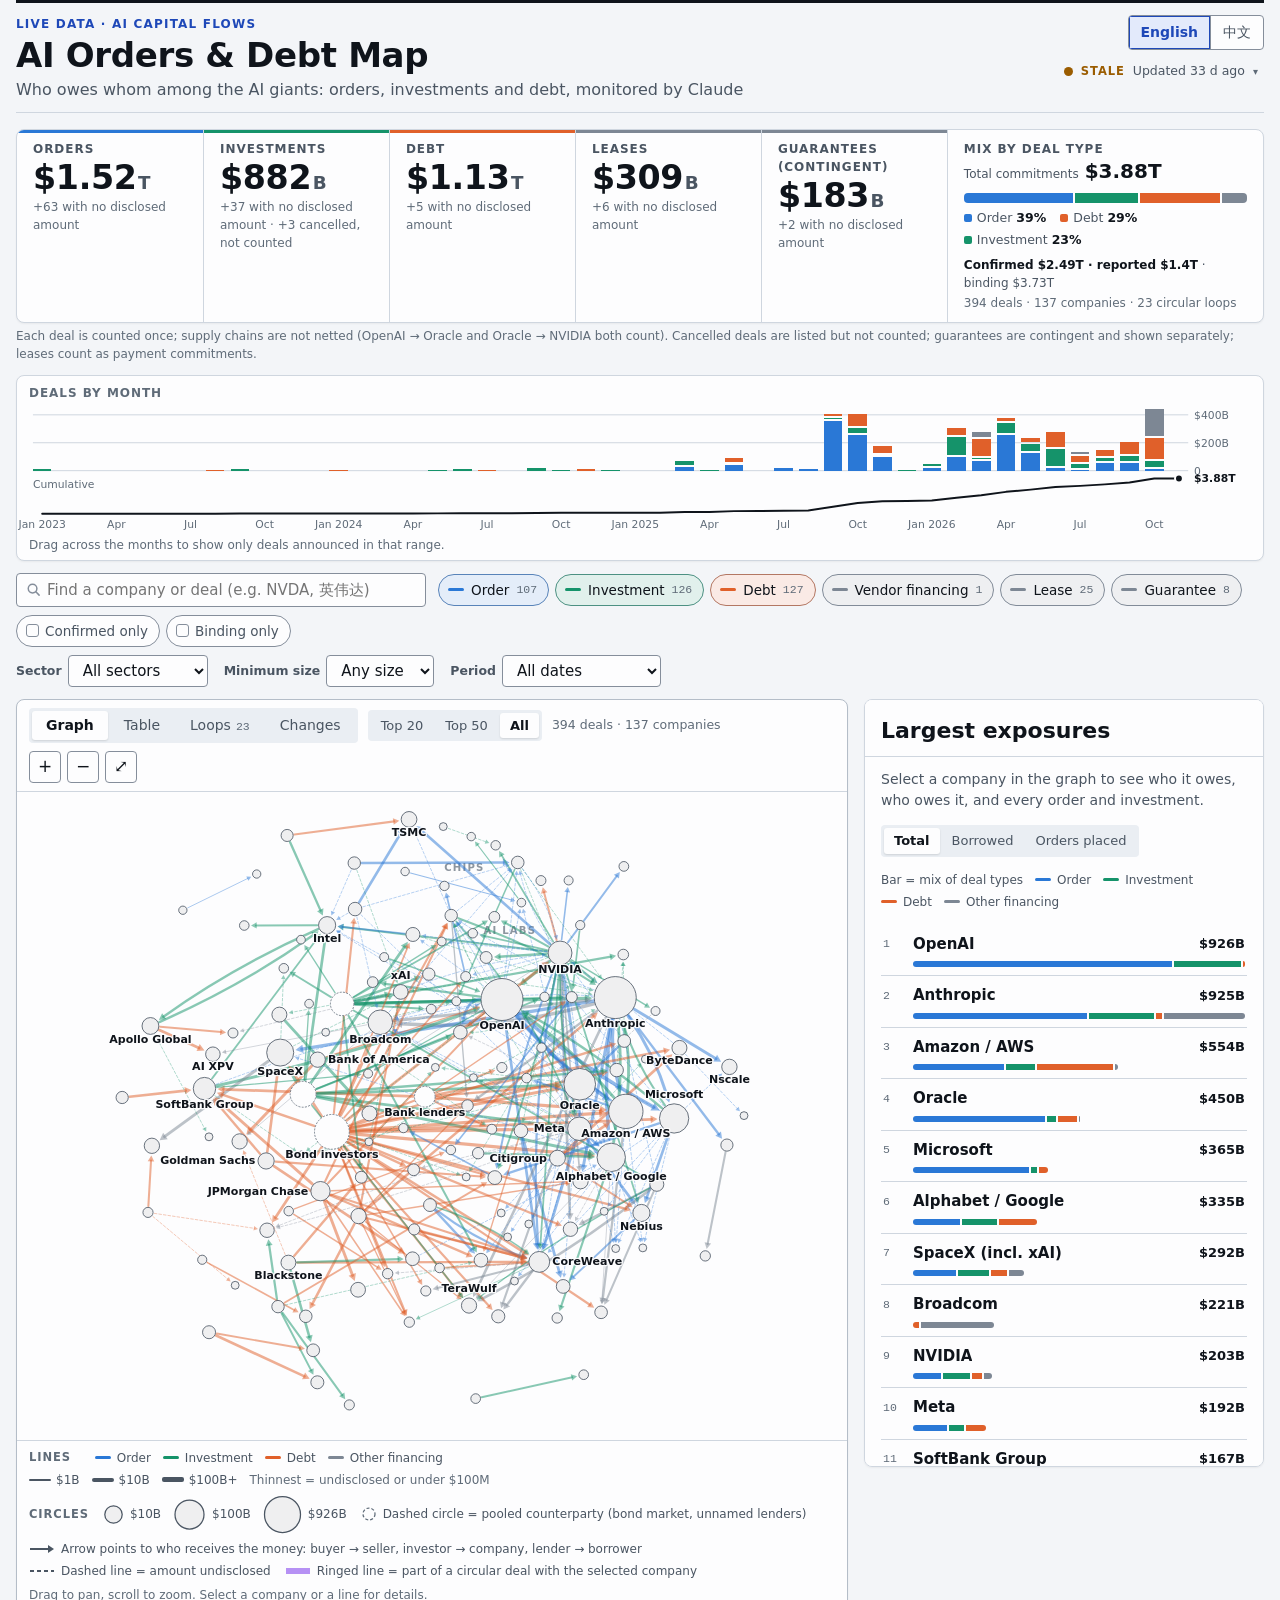
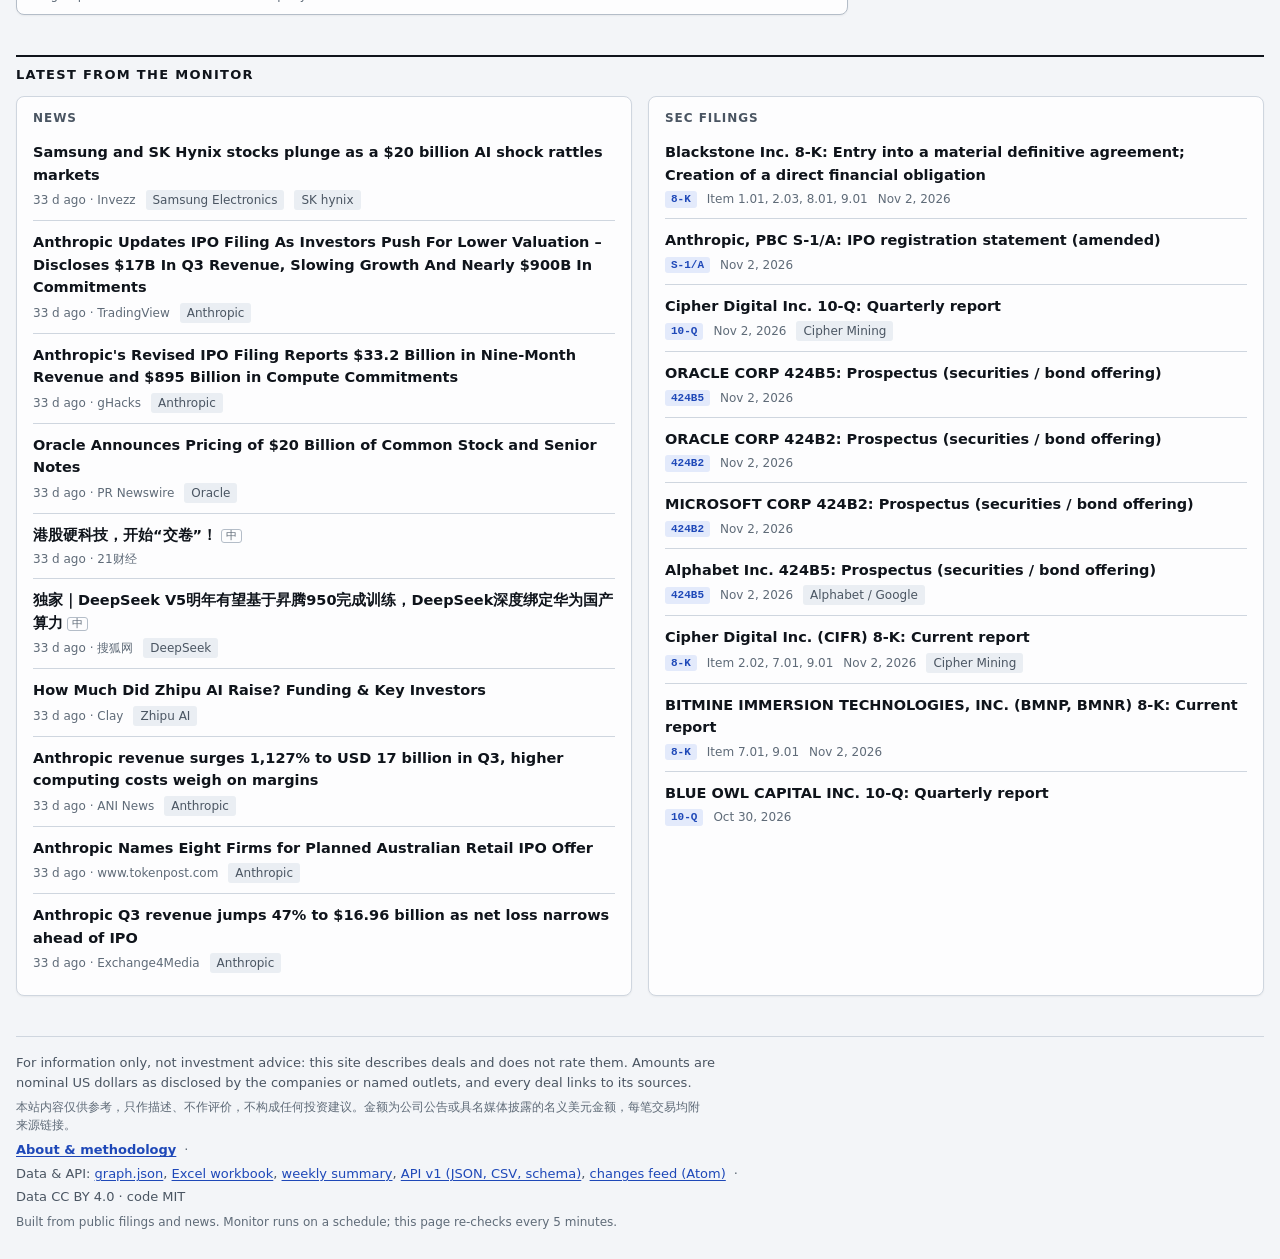
==== commit 1de435ce: "Publish 2026-11-03 05:59 UTC from heyneww/GL-AI-orders-debt@75a8f69" ====
--- a/index.html
+++ b/index.html
@@ -244,6 +244,8 @@
     <span class="footer__sep" aria-hidden="true">·</span>
     <span class="footer__api"><span data-i18n="footer_api">Data &amp; API</span>:
       <a href="data/graph.json" data-i18n="api_graph">graph.json</a>,
+      <a href="data/v1/deals.xlsx" download data-i18n="api_xlsx">Excel workbook</a>,
+      <a href="weekly.html" data-i18n="api_weekly">weekly summary</a>,
       <a href="data/v1/README.md" data-i18n="api_v1">API v1 (JSON, CSV)</a>,
       <a href="data/feed.xml" type="application/atom+xml" data-i18n="api_feed">changes feed</a>
     </span>
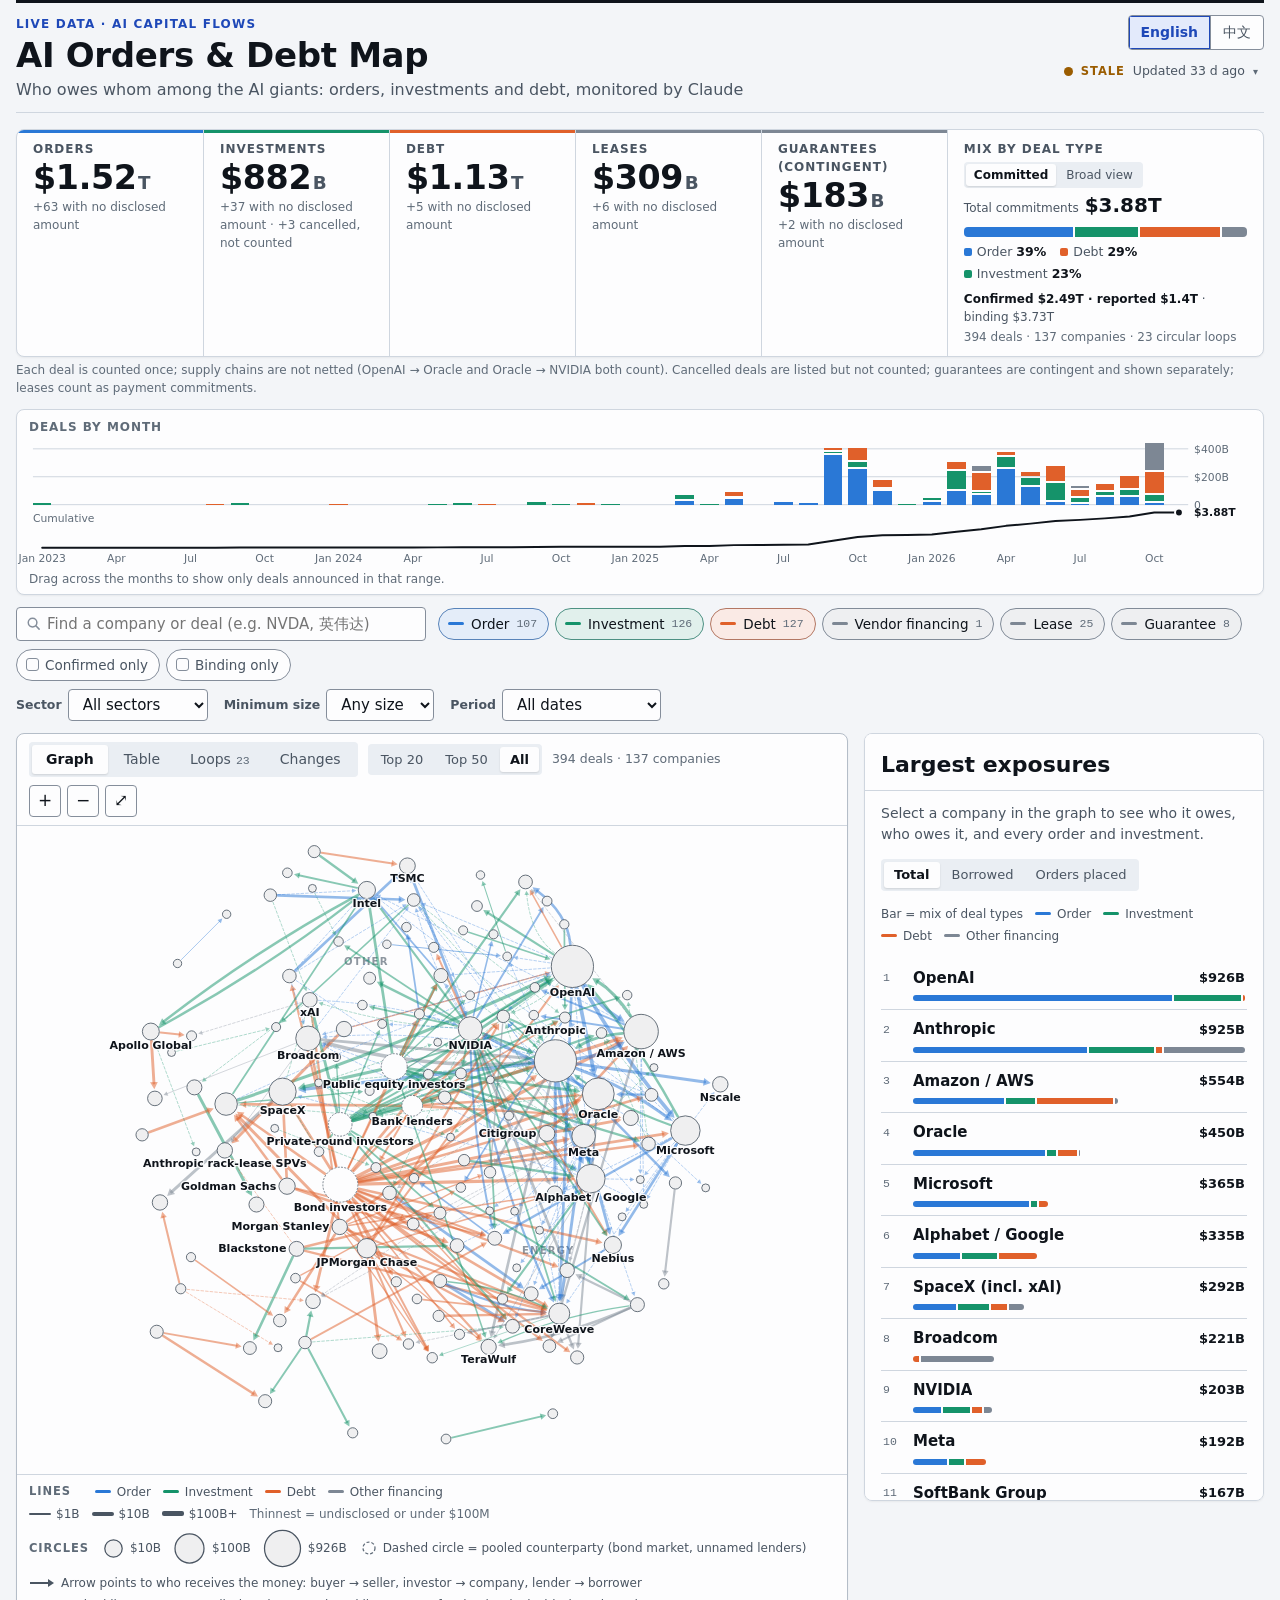
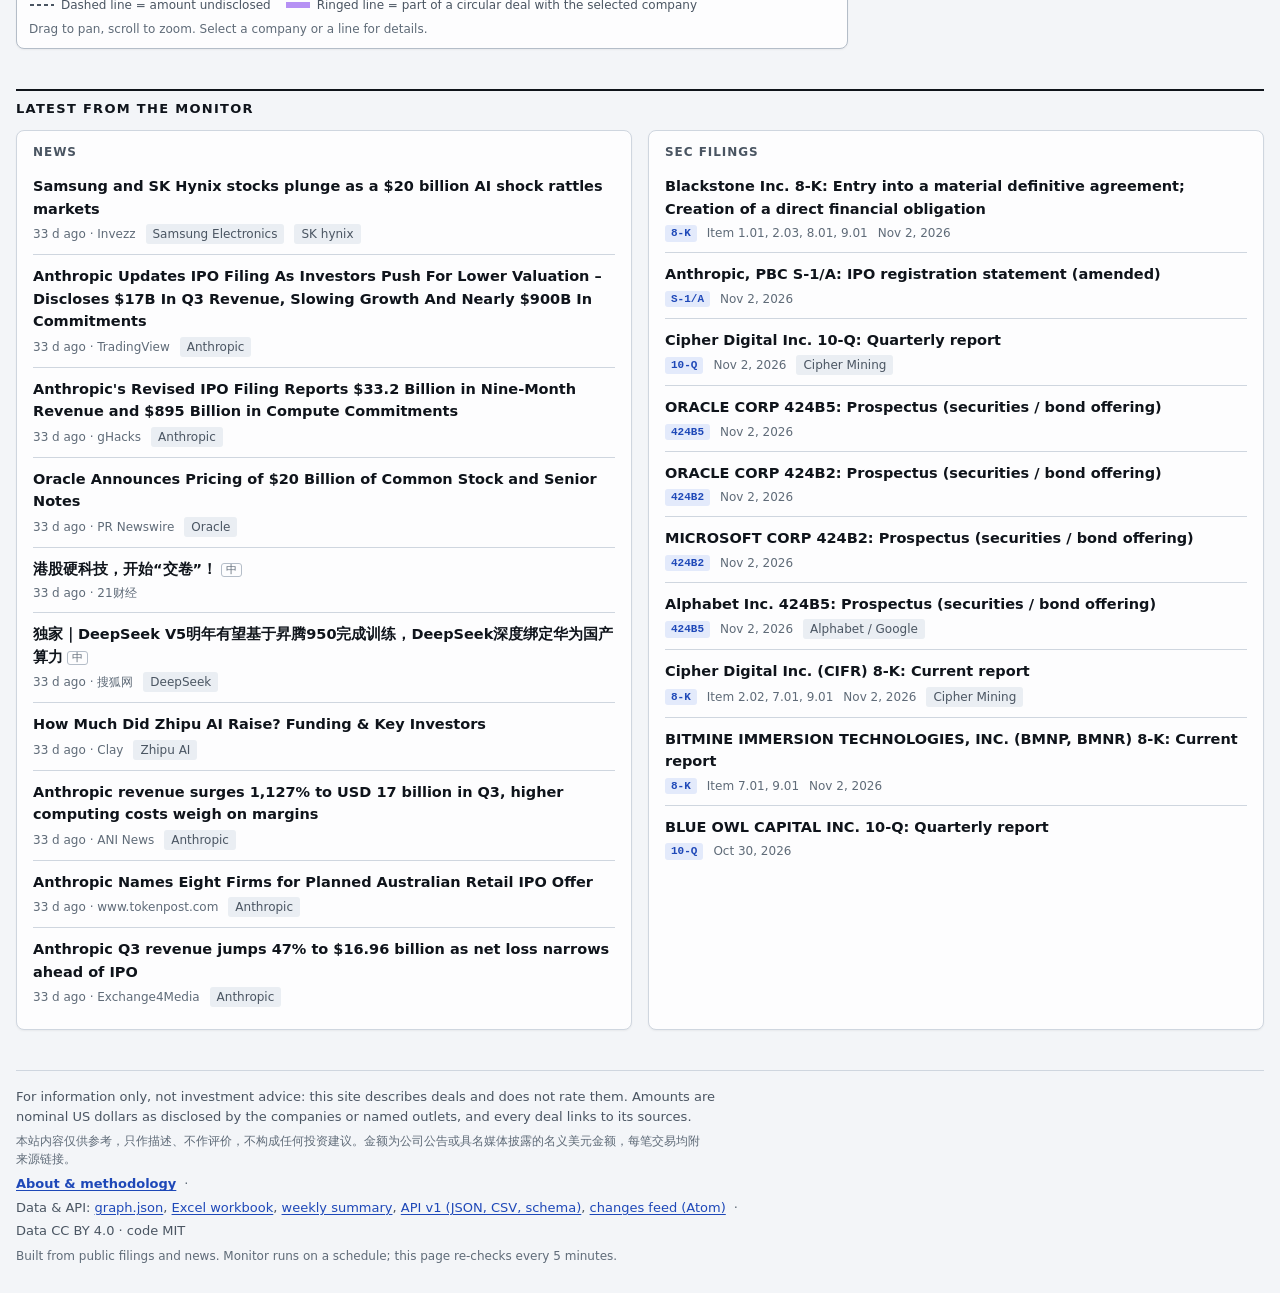
==== commit 2bda6af4: "Publish 2026-11-03 06:40 UTC from heyneww/GL-AI-orders-debt@d1a0e8e" ====
--- a/index.html
+++ b/index.html
@@ -75,7 +75,7 @@
   <div class="tile tile--money tile--debt" id="tile-debt"><span class="tile__label" data-i18n="sum_debt">Debt</span><span class="tile__value" id="sum-debt">–</span><span class="tile__note" id="sum-debt-note"></span></div>
   <div class="tile tile--money tile--lease" id="tile-lease"><span class="tile__label" data-i18n="sum_leases">Leases</span><span class="tile__value" id="sum-lease">–</span><span class="tile__note" id="sum-lease-note"></span></div>
   <div class="tile tile--money tile--guarantee" id="tile-guarantee"><span class="tile__label" data-i18n="sum_guarantees">Guarantees (contingent)</span><span class="tile__value" id="sum-guarantee">–</span><span class="tile__note" id="sum-guarantee-note"></span></div>
-  <div class="tile tile--mix"><span class="tile__label" data-i18n="sum_mix">Mix by deal type</span><span class="tile__total" id="sum-total"></span><div class="mix" id="sum-mix"></div><span class="tile__split" id="sum-split"></span><span class="tile__note" id="sum-scope"></span></div>
+  <div class="tile tile--mix"><span class="tile__label" data-i18n="sum_mix">Mix by deal type</span><div class="seg seg--xs tview" role="group" data-i18n-aria="tv_label" aria-label="Totals"><button type="button" class="seg__btn" id="tv-committed" aria-pressed="true" data-i18n="tv_committed">Committed</button><button type="button" class="seg__btn" id="tv-broad" aria-pressed="false" data-i18n="tv_broad">Broad view</button></div><span class="tile__total" id="sum-total"></span><span class="tile__broad" id="sum-broad" hidden></span><div class="mix" id="sum-mix"></div><span class="tile__split" id="sum-split"></span><span class="tile__note" id="sum-scope"></span></div>
 </section>
 <p class="summary__foot" data-i18n="sum_foot"></p>
 
--- a/style.css
+++ b/style.css
@@ -237,6 +237,12 @@
   background: var(--seg-on); color: var(--ink); font-weight: 600; box-shadow: 0 1px 2px rgba(0, 0, 0, .12);
 }
 .seg--sm .seg__btn { padding: 3px 10px; font-size: 13px; }
+/* the totals switch in the mix tile: committed (stats.total_usd) or broad (stats.broad_usd) */
+.seg--xs { padding: 2px; }
+.seg--xs .seg__btn { padding: 2px 8px; font-size: 12px; }
+.tview { align-self: flex-start; justify-self: start; margin-block: 2px 4px; }
+.tile__broad { display: block; font-size: 11.5px; line-height: 1.35; color: var(--ink-2); }
+.tile__broad[hidden] { display: none; }
 .lang__btn:focus-visible, .seg__btn:focus-visible {
   outline: 0; box-shadow: inset 0 0 0 2px var(--surface), inset 0 0 0 4px var(--focus);
 }
@@ -891,7 +897,9 @@
   .tile--mix .mix { display: contents; }
   .tile--mix .mix__bar { grid-column: 2; grid-row: 1; }
   .tile--mix .mix__labels { grid-column: 1 / -1; grid-row: 2; }
-  .tile--mix .tile__total { grid-column: 1 / -1; grid-row: 3; }
+  .tile--mix .tview { grid-column: 1 / -1; grid-row: 3; }
+  .tile--mix .tile__total { grid-column: 1 / -1; grid-row: 4; }
+  .tile--mix .tile__broad { grid-column: 1 / -1; grid-row: 5; }
   .tile--mix .tile__total b { font-size: 17px; }
   .tile--mix #sum-scope { display: none; }
   .summary__foot { display: none; }
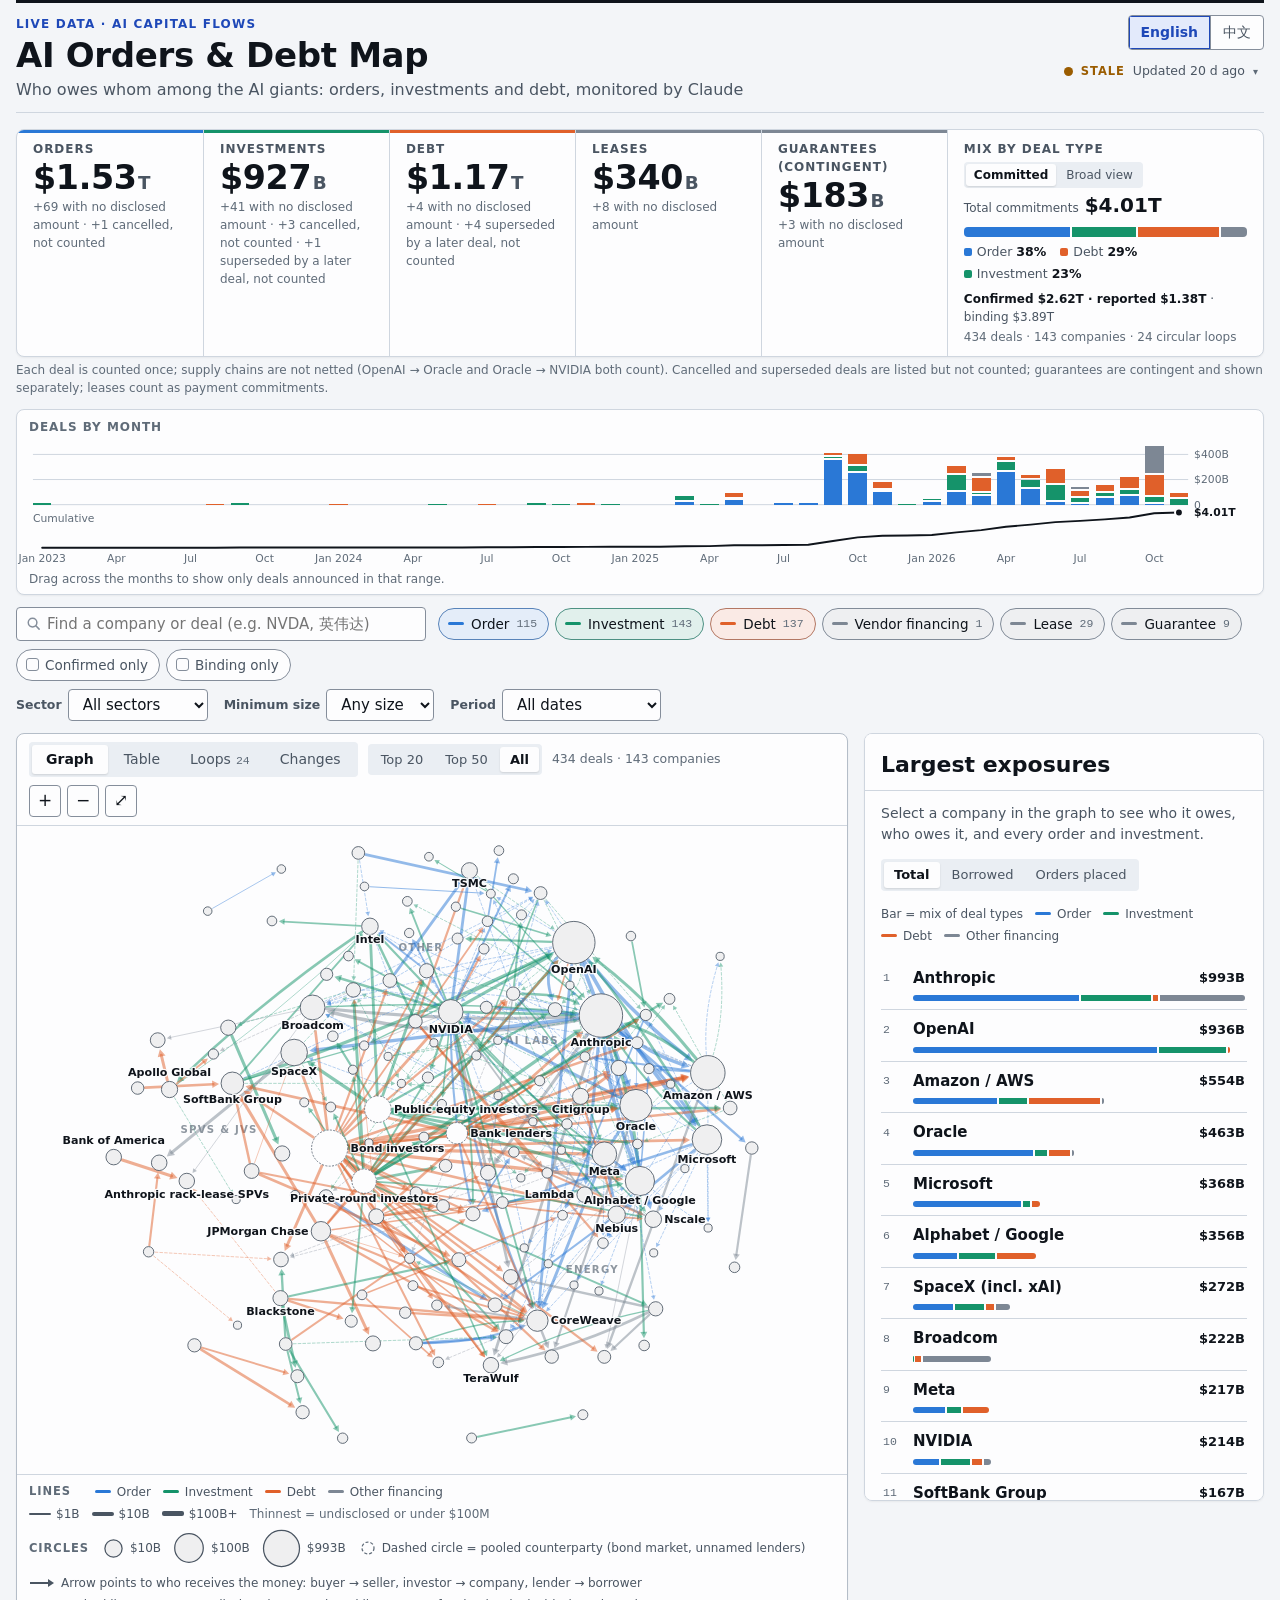
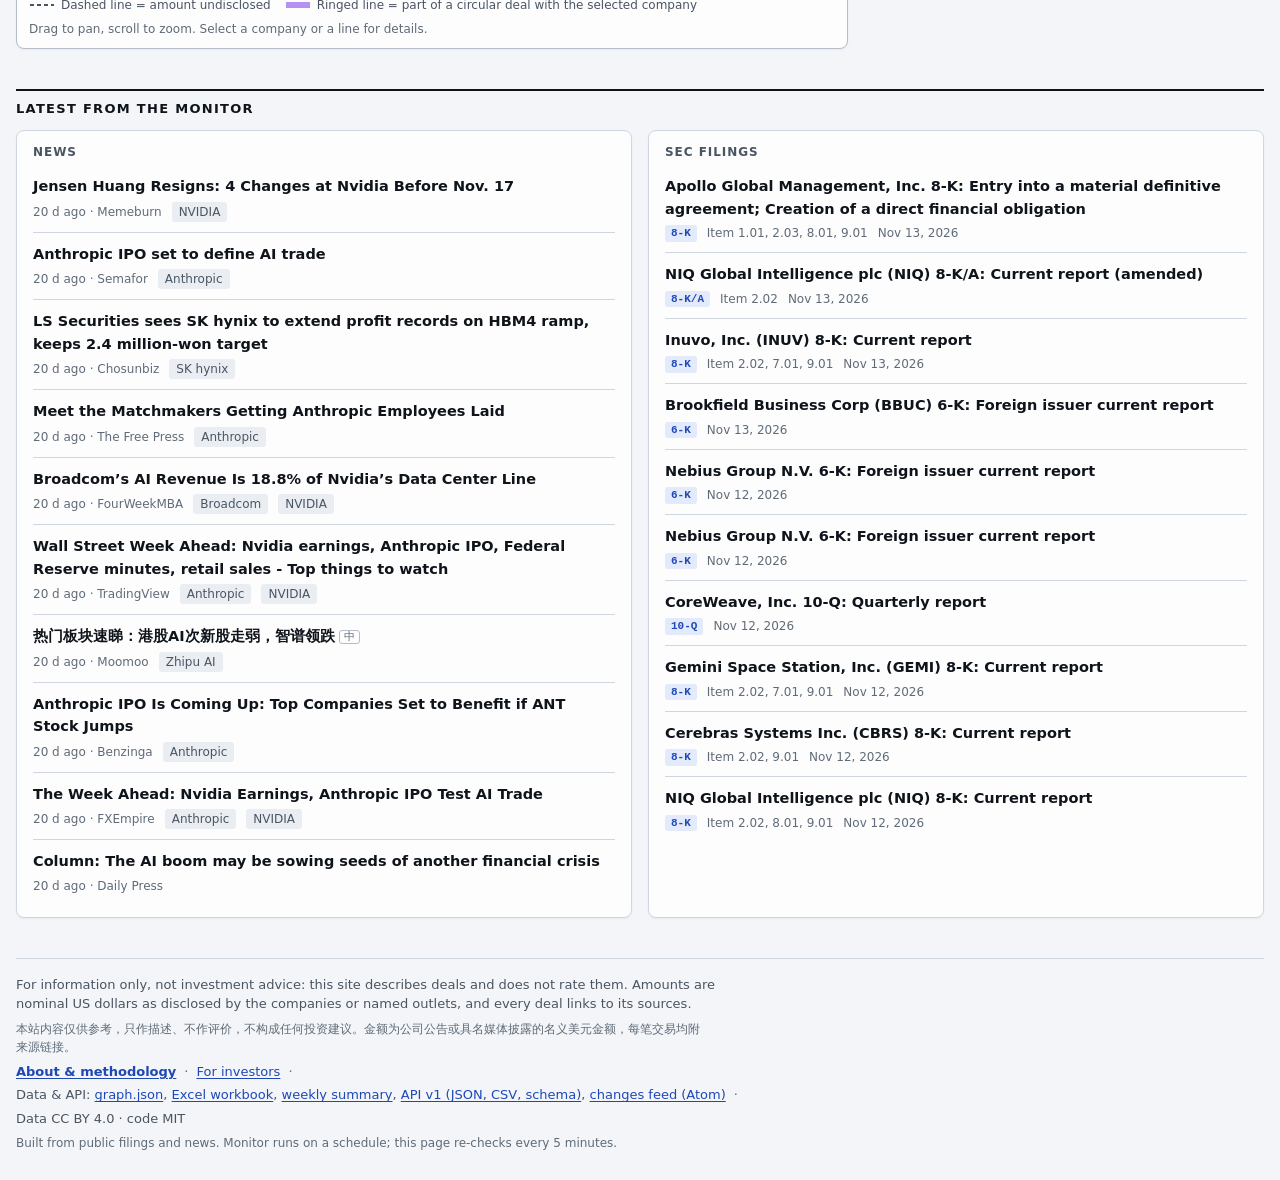
==== commit e1b28dba: "Publish 2026-11-16 02:29 UTC from heyneww/GL-AI-orders-debt@65231d9" ====
--- a/index.html
+++ b/index.html
@@ -242,6 +242,8 @@
   <p class="footer__links">
     <button type="button" class="linkbtn" id="about-open" data-i18n="about_link">About &amp; methodology</button>
     <span class="footer__sep" aria-hidden="true">·</span>
+    <a href="investors.html" data-i18n="investors_link">For investors</a>
+    <span class="footer__sep" aria-hidden="true">·</span>
     <span class="footer__api"><span data-i18n="footer_api">Data &amp; API</span>:
       <a href="data/graph.json" data-i18n="api_graph">graph.json</a>,
       <a href="data/v1/deals.xlsx" download data-i18n="api_xlsx">Excel workbook</a>,
--- a/style.css
+++ b/style.css
@@ -361,6 +361,7 @@
   white-space: nowrap; vertical-align: middle; text-transform: none;
 }
 .ctag--cancelled { border-color: var(--offline); color: var(--offline); }
+.ctag--superseded { border-color: var(--muted); color: var(--muted); }
 .tile__label { font-size: 12px; text-transform: uppercase; letter-spacing: .08em; color: var(--ink-2); font-weight: 600; }
 .tile__value {
   font-family: var(--f-display); font-stretch: 85%; font-weight: 700; font-size: var(--fs-kpi); line-height: 1.1;
@@ -674,6 +675,21 @@
 .deals td.num .ctag { margin-left: 0; }
 
 /* panel sections (one per relation type) */
+/* CDS levels quoted in the news, in the company panel */
+.cds__latest { margin: 2px 0 6px; font-size: 13px; color: var(--ink-2); }
+.cds__latest b { font-size: 17px; color: var(--ink); font-variant-numeric: tabular-nums; }
+.cds__chg { margin-left: 6px; font-size: 12px; }
+.cds__chg.is-up { color: var(--k-debt); }
+.cds__chg.is-down { color: var(--k-investment); }
+.cds__chart { width: 100%; height: auto; display: block; }
+.cds__line { stroke: var(--k-debt); stroke-width: 1.6; }
+.cds__dot { fill: var(--surface); stroke: var(--k-debt); stroke-width: 1.4; }
+.cds__axis { display: flex; justify-content: space-between; font-size: 11px; color: var(--muted); margin-top: 2px; }
+.cds__list { list-style: none; margin: 8px 0 4px; padding: 0; font-size: 12.5px; }
+.cds__list li { display: grid; grid-template-columns: 7.5em 5em minmax(0, 1fr); gap: 6px; padding: 2px 0; border-top: 1px solid var(--line); }
+.cds__list a { overflow: hidden; text-overflow: ellipsis; white-space: nowrap; }
+.cds__d { color: var(--muted); font-variant-numeric: tabular-nums; }
+.cds__v { font-variant-numeric: tabular-nums; }
 .psec h4 {
   margin: 0 0 6px; font-size: 12px; text-transform: uppercase; letter-spacing: .08em; color: var(--ink-2);
   display: flex; align-items: center; gap: 8px;
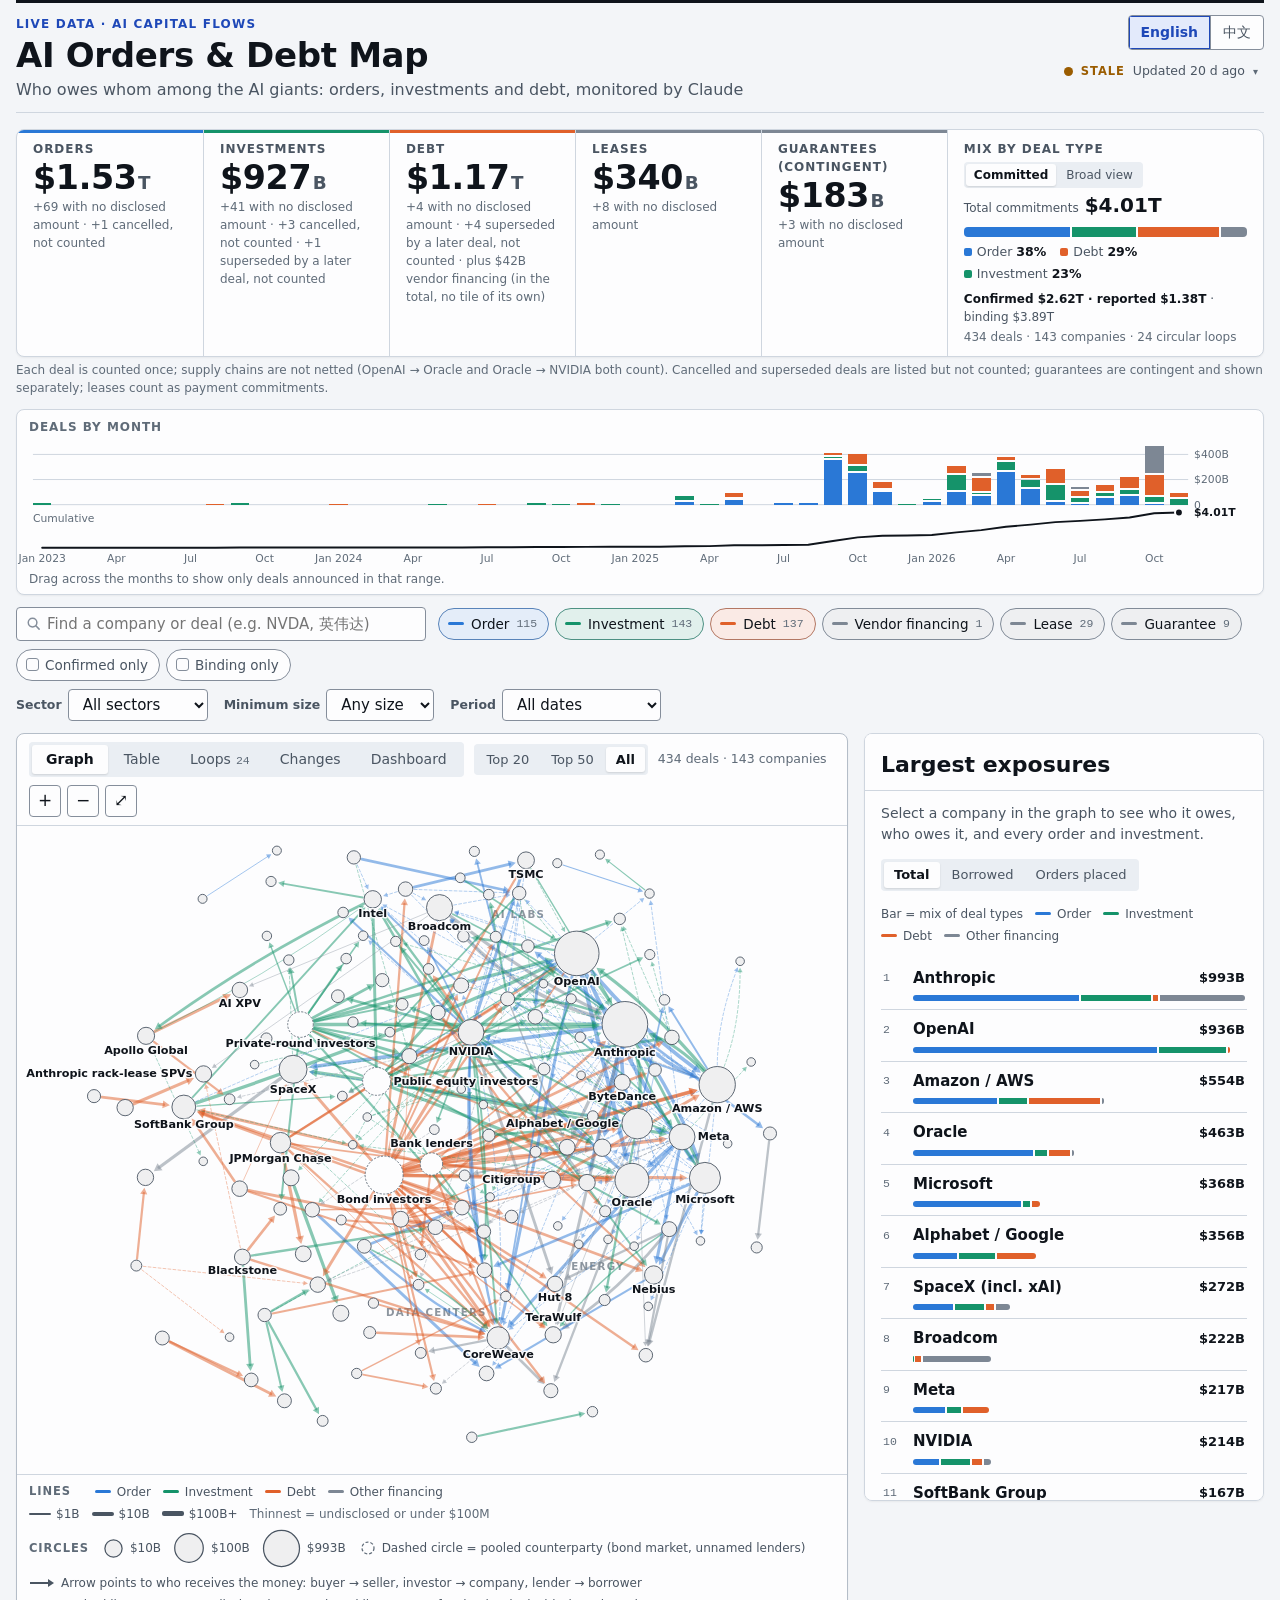
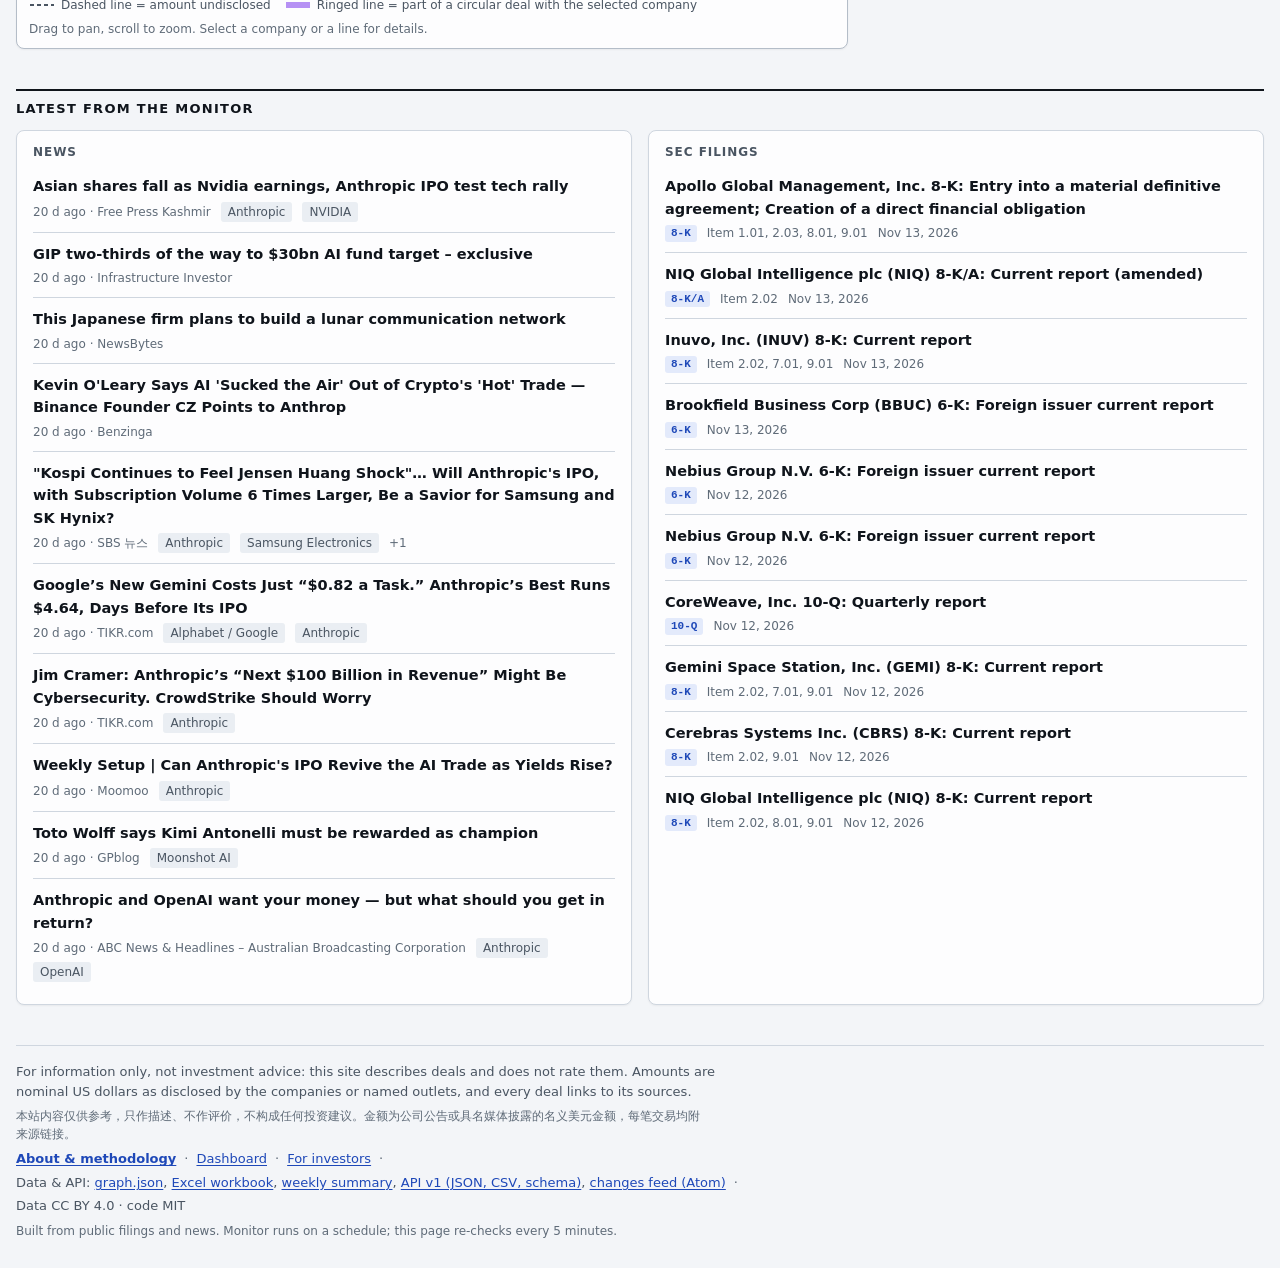
==== commit a04409fc: "Publish 2026-11-16 15:58 UTC from heyneww/GL-AI-orders-debt@5b101eb" ====
--- a/index.html
+++ b/index.html
@@ -23,6 +23,7 @@
 <link rel="preconnect" href="https://fonts.gstatic.com" crossorigin>
 <link rel="stylesheet" href="https://fonts.googleapis.com/css2?family=Archivo:wdth,wght@62..125,400..800&family=IBM+Plex+Mono:wght@400;500;600&display=swap">
 <link rel="stylesheet" href="style.css">
+<link rel="stylesheet" href="dashboard.css">
 <link rel="alternate" type="application/atom+xml" title="AI Orders &amp; Debt Map: changes" href="data/feed.xml">
 </head>
 <body>
@@ -143,6 +144,7 @@
         <button type="button" role="tab" id="tab-table" class="seg__btn" aria-selected="false" aria-controls="table-view" data-i18n="view_table">Table</button>
         <button type="button" role="tab" id="tab-loops" class="seg__btn" aria-selected="false" aria-controls="loops-view"><span data-i18n="view_loops">Loops</span><span class="chip__n" id="loops-n"></span></button>
         <button type="button" role="tab" id="tab-changes" class="seg__btn" aria-selected="false" aria-controls="changes-view" data-i18n="view_changes">Changes</button>
+        <button type="button" role="tab" id="tab-dashboard" class="seg__btn" aria-selected="false" aria-controls="dashboard-view" data-i18n="view_dashboard">Dashboard</button>
       </div>
       <div class="seg seg--sm" id="graph-scope" role="group" data-i18n-aria="aria_scope" aria-label="Companies shown">
         <button type="button" class="seg__btn" data-scope="20" aria-pressed="false">Top 20</button>
@@ -191,6 +193,10 @@
       <ol class="changes__list" id="changes-list"></ol>
       <div class="empty" id="changes-empty" hidden></div>
     </div>
+
+    <!-- the important deals at a glance: site/dashboard.js draws data/v1/dashboard.json here (the same data and script
+         as dashboard.html); a click on a deal, a company or a loop opens the map's own panel -->
+    <div class="dashv" id="dashboard-view" role="tabpanel" aria-labelledby="tab-dashboard" hidden></div>
 
     <details class="legend" id="legend" open>
       <summary class="legend__sum" data-i18n="legend">Legend</summary>
@@ -241,6 +247,8 @@
   <p class="footer__disc" id="disc-zh" lang="zh-CN">本站内容仅供参考，只作描述、不作评价，不构成任何投资建议。金额为公司公告或具名媒体披露的名义美元金额，每笔交易均附来源链接。</p>
   <p class="footer__links">
     <button type="button" class="linkbtn" id="about-open" data-i18n="about_link">About &amp; methodology</button>
+    <span class="footer__sep" aria-hidden="true">·</span>
+    <a href="dashboard.html" data-i18n="dashboard_link">Dashboard</a>
     <span class="footer__sep" aria-hidden="true">·</span>
     <a href="investors.html" data-i18n="investors_link">For investors</a>
     <span class="footer__sep" aria-hidden="true">·</span>
@@ -290,6 +298,7 @@
 <script src="vendor/d3.v7.min.js"></script>
 <script src="vendor/d3-fallback.js"></script>
 <script src="i18n.js"></script>
+<script src="dashboard.js"></script>
 <script src="app.js"></script>
 </body>
 </html>
--- a/style.css
+++ b/style.css
@@ -1002,6 +1002,7 @@
 @media (max-width: 420px) {
   /* phones: tighter segmented buttons so Graph / Table and Top 20 / 50 / All share one row */
   .viz .seg__btn { padding-inline: 9px; }
+  .viz__bar > .seg[role="tablist"] .seg__btn { padding-inline: 5px; }
   .viz__bar > .seg[role="tablist"] { margin-right: 0; }
   #graph-scope, #table-sort-wrap { margin-left: 4px; }
   .tile--money .tile__note { white-space: normal; }
@@ -1105,6 +1106,9 @@
 
 /* loops view */
 .loops, .changes { padding: 10px 14px 14px; max-height: clamp(480px, 72vh, 860px); overflow: auto; }
+/* the Dashboard tab: site/dashboard.js draws data/v1/dashboard.json inside (its own styles, scoped under .dash, in
+   dashboard.css); the panel scrolls like the Loops and Changes tabs */
+.dashv { padding: 10px 14px 14px; max-height: clamp(480px, 72vh, 860px); overflow: auto; background: var(--bg); }
 .loops__hint, .changes__hint { margin: 0 0 8px; font-size: 13.5px; color: var(--ink-2); max-width: 90ch; }
 .loops__list, .changes__list { list-style: none; margin: 0; padding: 0; }
 .loops__list li { border-top: 1px solid var(--line); }
@@ -1216,11 +1220,15 @@
   .filters__toggles { flex: 1 1 auto; }
   .filters__toggles .chips { margin-left: 0; padding-left: 0; mask-image: none; -webkit-mask-image: none; }
   .chip--toggle { font-size: 12.5px; padding: 4px 9px; }
-  /* four view tabs: the scope switch moves to its own row */
+  /* five view tabs: the scope switch moves to its own row; the tabs get the whole first row and, on the
+     narrowest phones, scroll sideways instead of widening the page */
   #graph-scope { grid-row: 2; grid-column: 1 / -1; justify-self: start; margin: 0 8px 6px; }
-  .viz:has(#table-view:not([hidden])) #viz-count, .viz:has(#loops-view:not([hidden])) #viz-count, .viz:has(#changes-view:not([hidden])) #viz-count { grid-row: 2; grid-column: 1; margin-top: 6px; }
+  .viz__bar > .seg[role="tablist"] { grid-column: 1 / -1; max-width: calc(100% - 16px); overflow-x: auto; scrollbar-width: none; }
+  .viz__bar > .seg[role="tablist"]::-webkit-scrollbar { display: none; }
+  .viz__bar > .seg[role="tablist"] .seg__btn { flex: none; white-space: nowrap; }
+  .viz:has(#table-view:not([hidden])) #viz-count, .viz:has(#loops-view:not([hidden])) #viz-count, .viz:has(#changes-view:not([hidden])) #viz-count, .viz:has(#dashboard-view:not([hidden])) #viz-count { grid-row: 2; grid-column: 1; margin-top: 6px; }
   #table-sort-wrap { grid-row: 2; }
-  .loops, .changes { grid-row: 3; grid-column: 1 / -1; border-top: 1px solid var(--line); max-height: none; padding: 8px 10px 12px; }
+  .loops, .changes, .dashv { grid-row: 3; grid-column: 1 / -1; border-top: 1px solid var(--line); max-height: none; padding: 8px 10px 12px; }
   .loop-row { grid-template-columns: 20px minmax(0, 1fr); }
   .loop-row__v { grid-column: 2; align-items: flex-start; text-align: left; }
   .loop-row__bar { width: 60%; }
--- a/dashboard.css
+++ b/dashboard.css
@@ -0,0 +1,334 @@
+/* AI Orders & Debt dashboard (site/dashboard.js): the important deals in one view.
+   Shared by dashboard.html (<body class="dash dash--page">) and the map's Dashboard tab (.dash.dash--embed in
+   index.html). Every rule is scoped under .dash and the class names that the map also uses carry a d- prefix
+   (dchip, dfeed, dseg, ...), so neither page's styles leak into the other. Same visual system as the map
+   (site/style.css): cool paper, quiet hairlines, colour reserved for money (order blue, investment aqua, debt
+   orange, other financing slate). */
+.dash {
+  color-scheme: light;
+  --bg: #f3f5f8;
+  --surface: #fdfdfe;
+  --surface-2: #eaeef3;
+  --ink: #0f141b;
+  --ink-2: #4a5562;
+  --muted: #5f6b78;
+  --line: #cfd6df;
+  --line-strong: #b4bdc8;
+  --control-border: #858e9b;
+  --accent: #1e48b8;
+  --accent-ink: #ffffff;
+  --accent-wash: #e3eafb;
+  --focus: #1e48b8;
+  --good: #0a7a37;
+  --bad: #b42f2f;
+  --new: #b45309;
+  --grid: #e1e5eb;
+  --scrim: rgba(15, 20, 27, .38);
+  --shadow: 0 1px 2px rgba(15, 20, 27, .06), 0 12px 32px rgba(15, 20, 27, .14);
+  --k-order: #2a78d6;
+  --k-investment: #15936a;
+  --k-debt: #e0602a;
+  --k-other: #7d8794;
+  --cds: #6250d6;
+  --f-body: system-ui, -apple-system, "Segoe UI", Roboto, "Helvetica Neue", "PingFang SC", "Hiragino Sans GB", "Microsoft YaHei", "Noto Sans CJK SC", "Noto Sans SC", sans-serif;
+  --f-mono: ui-monospace, "SFMono-Regular", Menlo, Consolas, monospace;
+  --fs-xs: 11.5px; --fs-sm: 12.5px; --fs-base: 14.5px; --fs-md: 16px; --fs-lg: 19px;
+  --fs-hero: clamp(38px, 5vw, 56px); --fs-kpi: clamp(24px, 2.4vw, 30px);
+  --r: 8px; --r-sm: 4px;
+}
+@media (prefers-color-scheme: dark) {
+  :root:not([data-theme="light"]) .dash {
+    color-scheme: dark;
+    --bg: #0c1015; --surface: #141920; --surface-2: #1c232c;
+    --ink: #e9edf2; --ink-2: #b3bdc9; --muted: #8994a1;
+    --line: #27303b; --line-strong: #3a4552; --control-border: #5f6b78;
+    --accent: #7ea2ff; --accent-ink: #0c1015; --accent-wash: #1b2740; --focus: #9db8ff;
+    --good: #2fc26a; --bad: #f06a6a; --new: #f59e0b; --grid: #222a34;
+    --scrim: rgba(0, 0, 0, .55); --shadow: 0 1px 2px rgba(0, 0, 0, .4), 0 12px 32px rgba(0, 0, 0, .45);
+    --k-order: #3987e5; --k-investment: #199e70; --k-debt: #e2672f; --k-other: #8a94a1; --cds: #9085e9;
+  }
+}
+:root[data-theme="dark"] .dash {
+  color-scheme: dark;
+  --bg: #0c1015; --surface: #141920; --surface-2: #1c232c;
+  --ink: #e9edf2; --ink-2: #b3bdc9; --muted: #8994a1;
+  --line: #27303b; --line-strong: #3a4552; --control-border: #5f6b78;
+  --accent: #7ea2ff; --accent-ink: #0c1015; --accent-wash: #1b2740; --focus: #9db8ff;
+  --good: #2fc26a; --bad: #f06a6a; --new: #f59e0b; --grid: #222a34;
+  --scrim: rgba(0, 0, 0, .55); --shadow: 0 1px 2px rgba(0, 0, 0, .4), 0 12px 32px rgba(0, 0, 0, .45);
+  --k-order: #3987e5; --k-investment: #199e70; --k-debt: #e2672f; --k-other: #8a94a1; --cds: #9085e9;
+}
+.dash, .dash * { box-sizing: border-box; }
+.dash--page { -webkit-text-size-adjust: 100%; }
+.dash--page {
+  margin: 0; background: var(--bg); color: var(--ink);
+  font: 400 var(--fs-base)/1.5 var(--f-body);
+  border-top: 4px solid var(--ink);
+}
+.dash [hidden] { display: none !important; }
+.dash a { color: var(--accent); text-underline-offset: 2px; }
+.dash button { font: inherit; color: inherit; }
+.dash :focus-visible { outline: 2px solid var(--focus); outline-offset: 2px; }
+.dash .wrap {
+  max-width: 1240px; margin: 0 auto;
+  padding-left: max(16px, env(safe-area-inset-left, 0px));
+  padding-right: max(16px, env(safe-area-inset-right, 0px));
+}
+.dash .dnum { font-variant-numeric: tabular-nums; }
+.dash .muted { color: var(--muted); }
+.dash .eyebrow { margin: 0; font-size: var(--fs-xs); font-weight: 600; letter-spacing: .08em; text-transform: uppercase; color: var(--muted); }
+.dash:lang(zh) .eyebrow { letter-spacing: .02em; }
+/* masthead */
+.dash .mast { padding-block: 20px 16px; border-bottom: 1px solid var(--line); background: var(--surface); }
+.dash .mast__in { display: flex; flex-wrap: wrap; gap: 16px 32px; align-items: flex-end; justify-content: space-between; }
+.dash .mast__id { min-width: 0; flex: 1 1 420px; }
+.dash .mast h1 { margin: 4px 0 2px; font-size: clamp(24px, 3vw, 32px); line-height: 1.15; letter-spacing: -.01em; font-weight: 750; text-wrap: balance; }
+.dash .mast h1 .alt { font-weight: 500; color: var(--muted); font-size: .62em; letter-spacing: 0; margin-left: .4em; white-space: nowrap; }
+.dash .mast .sub { margin: 0; color: var(--ink-2); max-width: 64ch; }
+.dash .mast__tools { display: flex; flex-wrap: wrap; gap: 10px 14px; align-items: center; }
+.dash .asof { font-size: var(--fs-sm); color: var(--ink-2); display: flex; align-items: center; gap: 6px; }
+.dash .asof .adot { width: 8px; height: 8px; border-radius: 50%; background: var(--good); flex: none; }
+.dash .asof .adot.stale { background: var(--new); }
+.dash .dseg { display: inline-flex; border: 1px solid var(--control-border); border-radius: 999px; padding: 2px; }
+.dash .dseg button { border: 0; background: transparent; padding: 3px 11px; border-radius: 999px; cursor: pointer; font-size: var(--fs-sm); font-weight: 600; color: var(--ink-2); }
+.dash .dseg button[aria-pressed="true"] { background: var(--ink); color: var(--surface); }
+.dash .btn-link { display: inline-flex; align-items: center; gap: 6px; padding: 5px 12px; border-radius: 999px; background: var(--accent); color: var(--accent-ink); text-decoration: none; font-size: var(--fs-sm); font-weight: 600; }
+.dash .btn-link:hover { filter: brightness(1.08); }
+.dash .dash__main { padding-block: 20px 8px; display: grid; gap: 20px; }
+/* KPI row */
+.dash .kpis { display: grid; gap: 1px; grid-template-columns: 2fr repeat(4, 1fr); background: var(--line); border: 1px solid var(--line); border-radius: var(--r); overflow: hidden; }
+.dash .kpi { background: var(--surface); padding: 14px 16px; min-width: 0; display: flex; flex-direction: column; gap: 4px; }
+.dash .kpi__label { font-size: var(--fs-sm); color: var(--ink-2); font-weight: 600; }
+.dash .kpi__value { font-size: var(--fs-kpi); font-weight: 750; line-height: 1.1; letter-spacing: -.01em; }
+.dash .kpi__value .unit { font-size: .62em; font-weight: 650; margin-left: .06em; }
+.dash .kpi__note { font-size: var(--fs-xs); color: var(--muted); }
+.dash .kpi--hero .kpi__value { font-size: var(--fs-hero); letter-spacing: -.02em; }
+.dash .split { display: flex; height: 8px; gap: 2px; margin-top: 6px; }
+.dash .split span { display: block; height: 100%; border-radius: 999px; min-width: 2px; }
+.dash .split .a { background: var(--ink); }
+.dash .split .b { background: var(--line-strong); }
+.dash .dlegend { display: flex; flex-wrap: wrap; gap: 4px 16px; font-size: var(--fs-sm); color: var(--ink-2); }
+.dash .dlegend i { display: inline-block; width: 10px; height: 10px; border-radius: 3px; margin-right: 6px; vertical-align: -1px; }
+.dash .kpi--hero .broad { font-size: var(--fs-xs); color: var(--muted); margin-top: 2px; }
+.dash .kpi--cont .kpi__value { color: var(--ink-2); }
+.dash .tagline { display: inline-block; align-self: flex-start; font-size: 10.5px; font-weight: 650; letter-spacing: .03em; padding: 1px 7px; border-radius: 999px; border: 1px dashed var(--control-border); color: var(--ink-2); }
+/* cards */
+.dash .grid2 { display: grid; gap: 20px; grid-template-columns: minmax(0, 1fr) minmax(0, 1fr); }
+.dash .grid75 { display: grid; gap: 20px; grid-template-columns: minmax(0, 7fr) minmax(0, 5fr); align-items: start; }
+.dash .card { background: var(--surface); border: 1px solid var(--line); border-radius: var(--r); padding: 16px; min-width: 0; }
+.dash .card__head { display: flex; flex-wrap: wrap; align-items: baseline; justify-content: space-between; gap: 6px 16px; margin-bottom: 10px; }
+.dash .card h2 { margin: 0; font-size: var(--fs-lg); line-height: 1.25; font-weight: 700; text-wrap: balance; }
+.dash .card h3 { margin: 18px 0 8px; font-size: var(--fs-md); font-weight: 700; }
+.dash .card__sub { margin: 2px 0 0; font-size: var(--fs-sm); color: var(--muted); max-width: 70ch; }
+.dash .dempty { color: var(--muted); font-size: var(--fs-sm); padding: 12px 0; margin: 0; }
+.dash .more { margin-top: 8px; border: 0; background: none; color: var(--accent); cursor: pointer; padding: 4px 0; font-size: var(--fs-sm); font-weight: 600; }
+/* feed lists */
+.dash .dfeed { list-style: none; margin: 0; padding: 0; }
+.dash .dfeed li + li { border-top: 1px solid var(--line); }
+.dash .dfeed__btn { display: grid; grid-template-columns: 10px minmax(0, 1fr) auto; gap: 2px 10px; width: 100%; text-align: left; background: none; border: 0; padding: 9px 4px; cursor: pointer; border-radius: var(--r-sm); }
+.dash .dfeed__btn:hover { background: var(--surface-2); }
+.dash .dfeed__btn[disabled] { cursor: default; }
+.dash .dfeed__btn[disabled]:hover { background: none; }
+.dash .kdot { width: 10px; height: 10px; border-radius: 50%; margin-top: 6px; background: var(--k-other); flex: none; }
+.dash .kdot--guarantee { background: transparent; border: 2px solid var(--k-other); }
+.dash .dfeed__title { font-weight: 600; min-width: 0; overflow-wrap: anywhere; }
+.dash .dfeed__meta { grid-column: 2 / 4; font-size: var(--fs-sm); color: var(--muted); overflow-wrap: anywhere; }
+.dash .dfeed__amt { font-weight: 700; white-space: nowrap; text-align: right; }
+.dash .diff { display: block; color: var(--ink-2); }
+.dash .diff b { font-weight: 600; color: var(--ink-2); }
+.dash .diff .to { color: var(--ink); font-weight: 600; }
+/* deals table */
+.dash .toolbar { display: flex; flex-wrap: wrap; gap: 8px 12px; align-items: center; margin-bottom: 10px; }
+.dash .dchips { display: flex; flex-wrap: wrap; gap: 6px; }
+.dash .dchip { display: inline-flex; align-items: center; gap: 6px; border: 1px solid var(--control-border); background: var(--surface); border-radius: 999px; padding: 3px 10px; cursor: pointer; font-size: var(--fs-sm); color: var(--ink-2); }
+.dash .dchip:hover { border-color: var(--ink-2); }
+.dash .dchip[aria-pressed="true"] { background: var(--ink); border-color: var(--ink); color: var(--surface); }
+.dash .dchip .n { color: inherit; opacity: .7; font-variant-numeric: tabular-nums; }
+.dash .dchip .kdot { margin: 0; width: 8px; height: 8px; }
+.dash .dchip--co { background: var(--accent-wash); border-color: var(--accent); color: var(--ink); font-weight: 600; }
+.dash .search { flex: 1 1 220px; min-width: 0; max-width: 340px; display: flex; }
+.dash .search input { width: 100%; min-width: 0; font: inherit; font-size: var(--fs-sm); padding: 6px 12px; border-radius: 999px; border: 1px solid var(--control-border); background: var(--surface); color: var(--ink); }
+.dash .tablewrap { overflow-x: auto; border-top: 1px solid var(--line-strong); }
+.dash table { width: 100%; border-collapse: collapse; font-size: var(--fs-sm); }
+.dash th { text-align: left; font-weight: 600; color: var(--muted); font-size: var(--fs-xs); padding: 8px 8px; border-bottom: 1px solid var(--line-strong); white-space: nowrap; vertical-align: bottom; }
+.dash th button { border: 0; background: none; padding: 0; cursor: pointer; font-weight: 600; color: var(--muted); font-size: inherit; display: inline-flex; gap: 4px; align-items: center; }
+.dash th button:hover, .dash th[aria-sort] button { color: var(--ink); }
+.dash th .sarr { font-size: 9px; width: 8px; }
+.dash td { padding: 9px 8px; border-bottom: 1px solid var(--line); vertical-align: top; }
+.dash tbody tr { cursor: pointer; }
+.dash tbody tr:hover td { background: var(--surface-2); }
+.dash tbody tr.sel td { background: var(--accent-wash); }
+.dash .c-amt { text-align: right; white-space: nowrap; font-weight: 700; font-variant-numeric: tabular-nums; }
+.dash th.c-amt { text-align: right; }
+.dash th.c-amt button { flex-direction: row-reverse; }
+.dash .c-date { white-space: nowrap; color: var(--ink-2); font-variant-numeric: tabular-nums; }
+.dash .c-party { min-width: 110px; max-width: 180px; }
+.dash .c-deal { min-width: 220px; }
+.dash .c-deal .t { font-weight: 600; color: var(--ink); }
+.dash .c-deal .p, .dash .c-deal .m { display: none; color: var(--muted); margin-top: 2px; }
+.dash .kindcell { display: inline-flex; align-items: center; gap: 6px; white-space: nowrap; }
+.dash .kindcell .kdot { margin: 0; }
+.dash .undis { color: var(--muted); font-weight: 500; }
+.dash .small { display: block; font-size: var(--fs-xs); font-weight: 500; color: var(--muted); }
+.dash .pill { display: inline-flex; align-items: center; gap: 5px; white-space: nowrap; font-size: var(--fs-xs); font-weight: 600; color: var(--ink-2); }
+.dash .pill::before { content: ""; width: 7px; height: 7px; border-radius: 50%; border: 1.5px solid var(--ink-2); }
+.dash .pill.bind::before { background: var(--ink-2); }
+.dash .badge { display: inline-flex; align-items: center; gap: 5px; font-size: var(--fs-xs); font-weight: 650; padding: 1px 8px; border-radius: 999px; white-space: nowrap; }
+.dash .badge--confirmed { background: var(--ink); color: var(--surface); }
+.dash .badge--reported { border: 1px solid var(--control-border); color: var(--ink-2); }
+.dash .tblfoot { display: flex; flex-wrap: wrap; gap: 8px 16px; align-items: center; justify-content: space-between; margin-top: 10px; font-size: var(--fs-sm); color: var(--muted); }
+.dash .dbtn { border: 1px solid var(--control-border); background: var(--surface); border-radius: 999px; padding: 5px 14px; cursor: pointer; font-size: var(--fs-sm); font-weight: 600; color: var(--ink); }
+.dash .dbtn:hover { border-color: var(--ink-2); }
+/* timeline */
+.dash .chart { position: relative; }
+.dash .chart svg { display: block; width: 100%; height: auto; overflow: visible; }
+.dash .chart text { fill: var(--muted); font-size: 11px; font-family: var(--f-body); font-variant-numeric: tabular-nums; }
+.dash .tip { position: absolute; z-index: 5; pointer-events: none; background: var(--surface); color: var(--ink); border: 1px solid var(--line-strong); border-radius: var(--r-sm); box-shadow: var(--shadow); padding: 8px 10px; font-size: var(--fs-sm); min-width: 190px; max-width: 270px; }
+.dash .tip b { display: block; margin-bottom: 2px; }
+.dash .tip .row { display: flex; justify-content: space-between; gap: 12px; color: var(--ink-2); }
+.dash .tip .row i { display: inline-block; width: 9px; height: 9px; border-radius: 2px; margin-right: 6px; }
+.dash .chart details, .dash .foot details { margin-top: 10px; font-size: var(--fs-sm); }
+.dash summary { cursor: pointer; color: var(--accent); font-weight: 600; }
+.dash .mini { width: 100%; font-size: var(--fs-xs); margin-top: 8px; }
+.dash .mini td, .dash .mini th { padding: 4px 6px; }
+.dash .mini td:not(:first-child), .dash .mini th:not(:first-child) { text-align: right; }
+/* companies */
+.dash .co { display: grid; gap: 0; }
+.dash .co__head, .dash .co__row { display: grid; grid-template-columns: minmax(0, 1.2fr) minmax(0, 1fr) minmax(0, 1fr) auto 92px; gap: 0 10px; align-items: center; }
+.dash .co__head { font-size: var(--fs-xs); color: var(--muted); font-weight: 600; padding: 0 4px 6px; border-bottom: 1px solid var(--line-strong); }
+.dash .co__head .r, .dash .co__row .r { text-align: right; }
+.dash .co__bor { white-space: nowrap; min-width: 64px; }
+.dash .co__row { width: 100%; border: 0; border-bottom: 1px solid var(--line); background: none; text-align: left; padding: 7px 4px; cursor: pointer; font-size: var(--fs-sm); }
+.dash .co__row:hover { background: var(--surface-2); }
+.dash .co__row[aria-pressed="true"] { background: var(--accent-wash); }
+.dash .co__name { font-weight: 600; min-width: 0; overflow: hidden; text-overflow: ellipsis; white-space: nowrap; }
+.dash .co__name .g { display: block; font-weight: 400; font-size: var(--fs-xs); color: var(--muted); }
+.dash .bar { display: flex; align-items: center; gap: 6px; min-width: 0; font-size: var(--fs-xs); color: var(--ink-2); font-variant-numeric: tabular-nums; }
+.dash .bar .tk { flex: 1 1 auto; min-width: 0; display: flex; }
+.dash .bar .v { flex: none; min-width: 4.6em; white-space: nowrap; }
+.dash:lang(zh) .bar .v { min-width: 6.2em; }
+.dash .bar .f { height: 10px; border-radius: 0 4px 4px 0; flex: none; }
+.dash .bar--out, .dash .bar--out .tk { flex-direction: row-reverse; }
+.dash .bar--out .v { text-align: right; }
+.dash .bar--out .f { border-radius: 4px 0 0 4px; background: var(--ink-2); }
+.dash .bar--in .f { background: var(--accent); }
+.dash .co__cds { font-variant-numeric: tabular-nums; white-space: nowrap; text-align: right; }
+.dash .up { color: var(--bad); font-size: var(--fs-xs); }
+.dash .down { color: var(--good); font-size: var(--fs-xs); }
+/* debt + cds */
+.dash .figs { display: grid; grid-template-columns: repeat(2, minmax(0, 1fr)); gap: 12px 16px; }
+.dash .fig__v { font-size: 22px; font-weight: 750; line-height: 1.15; }
+.dash .fig__l { font-size: var(--fs-xs); color: var(--muted); }
+.dash .hbars { display: grid; gap: 6px; }
+.dash .hbar { display: grid; grid-template-columns: minmax(80px, 34%) minmax(0, 1fr); gap: 10px; align-items: center; font-size: var(--fs-sm); }
+.dash .hbar .nm { min-width: 0; overflow: hidden; text-overflow: ellipsis; white-space: nowrap; }
+.dash .hbar .tr { display: flex; align-items: center; gap: 6px; min-width: 0; font-size: var(--fs-xs); color: var(--ink-2); font-variant-numeric: tabular-nums; }
+.dash .hbar .tr .f { height: 10px; border-radius: 0 4px 4px 0; flex: none; min-width: 2px; }
+.dash .hbar .tr .v { min-width: 0; }
+.dash .hbar--debt .f { background: var(--k-debt); }
+.dash .hbar--cds .f { background: var(--cds); }
+.dash .hbar .sub { display: block; font-size: var(--fs-xs); color: var(--muted); }
+/* loops */
+.dash .dloops { display: grid; gap: 12px; grid-template-columns: repeat(auto-fill, minmax(min(100%, 360px), 1fr)); }
+.dash .loop { border: 1px solid var(--line); border-radius: var(--r); padding: 12px; min-width: 0; background: var(--surface); }
+.dash .loop__h { display: flex; justify-content: space-between; gap: 8px; font-size: var(--fs-xs); color: var(--muted); font-weight: 600; margin-bottom: 8px; flex-wrap: wrap; }
+.dash .loop__chain { font-weight: 650; margin: 0 0 8px; overflow-wrap: anywhere; }
+.dash .dleg { display: grid; grid-template-columns: minmax(0, 1fr) auto; gap: 0 12px; width: 100%; border: 0; border-top: 1px solid var(--line); background: none; text-align: left; padding: 6px 4px; cursor: pointer; font-size: var(--fs-sm); color: var(--ink); }
+.dash .dleg:hover { background: var(--surface-2); }
+.dash .dleg[disabled] { cursor: default; }
+.dash .dleg[disabled]:hover { background: none; }
+.dash .dleg .k { grid-column: 1 / -1; font-size: var(--fs-xs); color: var(--muted); }
+.dash .dleg .lamt { font-weight: 700; font-variant-numeric: tabular-nums; text-align: right; white-space: nowrap; }
+/* footer */
+.dash .foot { padding-block: 24px 40px; color: var(--ink-2); font-size: var(--fs-sm); display: grid; gap: 10px; border-top: 1px solid var(--line); margin-top: 12px; }
+.dash .foot p { margin: 0; max-width: 80ch; }
+.dash .foot .disc { font-weight: 600; color: var(--ink); }
+.dash .foot details p { margin-top: 6px; color: var(--ink-2); }
+.dash .cite { font-family: var(--f-mono); font-size: var(--fs-xs); background: var(--surface-2); padding: 2px 6px; border-radius: 3px; overflow-wrap: anywhere; }
+.dash:lang(zh) .cite { font-family: var(--f-body); }
+/* drawer */
+.dash .scrim { position: fixed; inset: 0; background: var(--scrim); z-index: 20; }
+.dash .drawer {
+  position: fixed; z-index: 21; top: 0; right: 0; bottom: 0; width: min(460px, 100%);
+  background: var(--surface); box-shadow: var(--shadow); border-left: 1px solid var(--line);
+  overflow-y: auto; overscroll-behavior: contain;
+  padding: calc(16px + env(safe-area-inset-top, 0px)) max(20px, env(safe-area-inset-right, 0px)) calc(24px + env(safe-area-inset-bottom, 0px)) 20px;
+}
+.dash .drawer__close { position: sticky; top: 0; float: right; border: 1px solid var(--control-border); background: var(--surface); border-radius: 999px; width: 32px; height: 32px; cursor: pointer; font-size: 18px; line-height: 1; }
+.dash .drawer h2 { margin: 6px 0 12px; font-size: 21px; line-height: 1.25; text-wrap: balance; padding-right: 40px; }
+.dash .parties { display: grid; grid-template-columns: minmax(0, 1fr) auto minmax(0, 1fr); gap: 8px; align-items: center; margin: 12px 0; }
+.dash .party { border: 1px solid var(--line); border-radius: var(--r-sm); padding: 8px 10px; min-width: 0; }
+.dash .party .r { font-size: var(--fs-xs); color: var(--muted); display: block; }
+.dash .party .n { font-weight: 650; overflow-wrap: anywhere; }
+.dash .parties .ar { color: var(--muted); font-size: 18px; }
+.dash .d-amt { font-size: 32px; font-weight: 750; line-height: 1.1; margin: 4px 0; }
+.dash .dl { display: grid; grid-template-columns: auto minmax(0, 1fr); gap: 6px 16px; margin: 14px 0; font-size: var(--fs-sm); }
+.dash .dl dt { color: var(--muted); }
+.dash .dl dd { margin: 0; min-width: 0; overflow-wrap: anywhere; }
+.dash .d-sum { margin: 12px 0; line-height: 1.6; }
+.dash .d-text { font-size: var(--fs-sm); color: var(--ink-2); background: var(--surface-2); border-radius: var(--r-sm); padding: 8px 10px; overflow-wrap: anywhere; }
+.dash .d-note { font-size: var(--fs-sm); color: var(--ink-2); border-left: 3px solid var(--line-strong); padding-left: 10px; margin: 8px 0; }
+.dash .tags { display: flex; flex-wrap: wrap; gap: 6px; margin-top: 8px; }
+.dash .dtag { font-size: var(--fs-xs); font-weight: 600; padding: 1px 8px; border-radius: 999px; background: var(--surface-2); color: var(--ink-2); }
+.dash .dtag--new { background: var(--new); color: var(--surface); }
+.dash .nodata { text-align: center; padding: 56px 16px; }
+.dash .nodata h2 { font-size: 22px; margin: 0 0 8px; }
+.dash .nodata p { color: var(--ink-2); max-width: 56ch; margin: 0 auto 16px; }
+@media (max-width: 1080px) {
+  .dash .kpis { grid-template-columns: repeat(2, minmax(0, 1fr)); }
+  .dash .kpi--hero { grid-column: 1 / -1; }
+  .dash .grid75 { grid-template-columns: minmax(0, 1fr); }
+}
+@media (max-width: 760px) {
+  .dash .grid2 { grid-template-columns: minmax(0, 1fr); }
+  .dash .mast h1 .alt { display: block; margin: 2px 0 0; }
+  .dash .c-party, .dash .c-kind, .dash .c-status { display: none; }
+  .dash .c-deal { min-width: 0; }
+  .dash .c-deal .p, .dash .c-deal .m { display: block; }
+  .dash .c-date { white-space: normal; width: 64px; }
+  .dash .co__head { display: none; }
+  .dash .co__row { grid-template-columns: minmax(0, 1fr) minmax(0, 1fr); grid-template-areas: "n n" "o i" "b c"; gap: 4px 10px; padding: 10px 4px; }
+  .dash .co__name { grid-area: n; white-space: normal; }
+  .dash .co__name .g { display: inline; margin-left: 6px; }
+  .dash .bar--out { grid-area: o; }
+  .dash .bar--in { grid-area: i; }
+  .dash .co__bor { grid-area: b; text-align: left !important; font-size: var(--fs-xs); color: var(--muted); }
+  .dash .co__cds { grid-area: c; font-size: var(--fs-xs); }
+  .dash .co__bor::before { content: attr(data-l) " "; }
+  .dash .co__cds::before { content: attr(data-l) " "; color: var(--muted); }
+  .dash .drawer { top: auto; width: 100%; max-height: 88vh; border-left: 0; border-top: 1px solid var(--line); border-radius: 14px 14px 0 0; padding-left: max(16px, env(safe-area-inset-left, 0px)); padding-right: max(16px, env(safe-area-inset-right, 0px)); }
+  .dash .parties { grid-template-columns: minmax(0, 1fr); }
+  .dash .parties .ar { transform: rotate(90deg); justify-self: center; }
+}
+@media (max-width: 420px) {
+  .dash .kpi { padding: 12px; }
+  .dash .kpi__value { font-size: 22px; }
+}
+@media (prefers-reduced-motion: no-preference) {
+  .dash .drawer { animation: slide .18s ease-out; }
+  @keyframes slide { from { transform: translateX(24px); opacity: .6; } to { transform: none; opacity: 1; } }
+}
+@media (forced-colors: active) {
+  .dash .split span, .dash .bar .f, .dash .hbar .f, .dash .kdot { forced-color-adjust: none; border: 1px solid CanvasText; }
+}
+
+/* the map's Dashboard tab: no masthead, timeline or drawer; the map's tiles above show the totals */
+.dash--embed { color: var(--ink); font: 400 var(--fs-base)/1.5 var(--f-body); }
+.dash--embed .dash__main { padding-block: 12px 4px; gap: 16px; }
+.dash .intro { display: flex; flex-wrap: wrap; gap: 4px 16px; align-items: baseline; justify-content: space-between; font-size: var(--fs-sm); color: var(--ink-2); }
+.dash .intro p { margin: 0; max-width: 90ch; }
+.dash .intro a { font-weight: 600; white-space: nowrap; }
+.dash .kpis--3 { grid-template-columns: repeat(3, minmax(0, 1fr)); }
+.dash .foot--embed { padding-block: 12px 0; margin-top: 4px; }
+.dash .loop__go { display: inline-block; margin-top: 8px; border: 0; background: none; padding: 2px 0; cursor: pointer; color: var(--accent); font-size: var(--fs-sm); font-weight: 600; text-decoration: none; }
+.dash .loop__go:hover { text-decoration: underline; }
+.dash .party a.n { color: var(--ink); text-decoration: underline; text-decoration-color: var(--line-strong); }
+.dash .party a.n:hover { color: var(--accent); text-decoration-color: currentColor; }
+.dash .nodata__acts { display: flex; flex-wrap: wrap; gap: 10px; justify-content: center; align-items: center; }
+@media (max-width: 1080px) {
+  .dash .kpis--3 { grid-template-columns: repeat(3, minmax(0, 1fr)); }
+}
+@media (max-width: 560px) {
+  .dash .kpis--3 { grid-template-columns: repeat(2, minmax(0, 1fr)); }
+  .dash .kpis--3 .kpi:last-child { grid-column: 1 / -1; }
+}
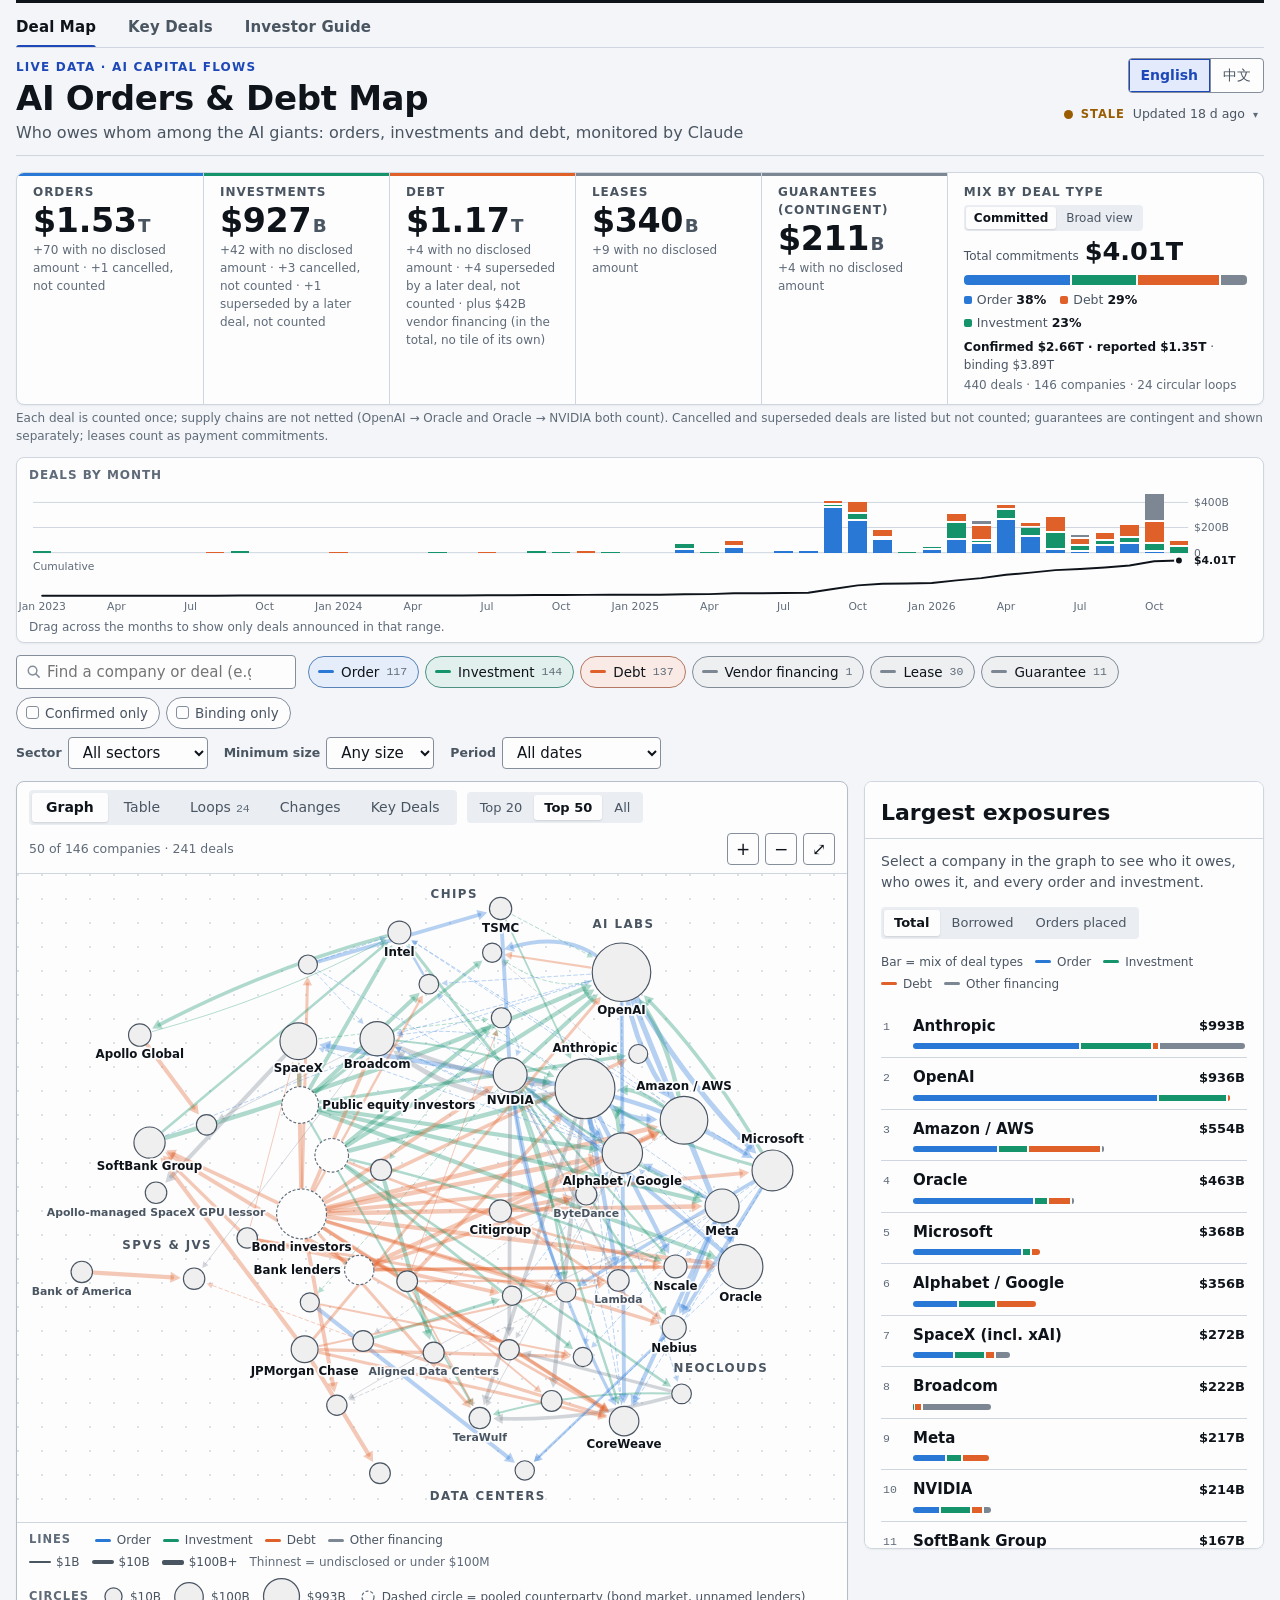
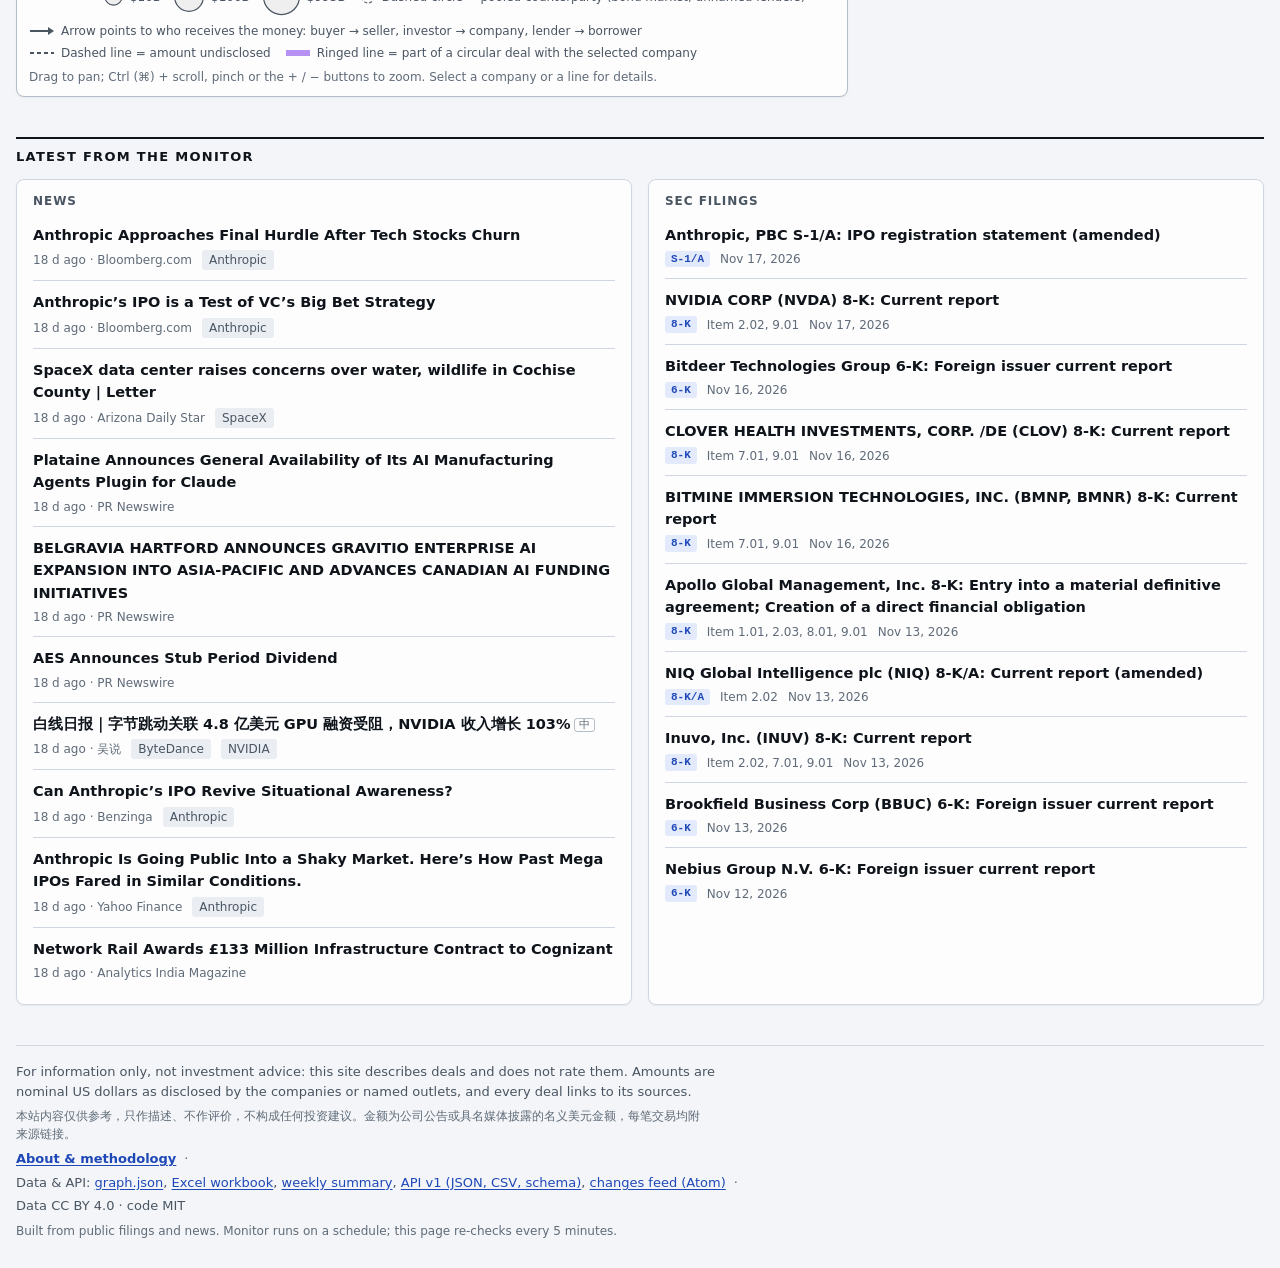
==== commit 49dd23f6: "Publish 2026-11-18 16:01 UTC from heyneww/GL-AI-orders-debt@05217ec" ====
--- a/index.html
+++ b/index.html
@@ -23,6 +23,7 @@
 <link rel="preconnect" href="https://fonts.gstatic.com" crossorigin>
 <link rel="stylesheet" href="https://fonts.googleapis.com/css2?family=Archivo:wdth,wght@62..125,400..800&family=IBM+Plex+Mono:wght@400;500;600&display=swap">
 <link rel="stylesheet" href="style.css">
+<link rel="stylesheet" href="nav.css">
 <link rel="stylesheet" href="dashboard.css">
 <link rel="alternate" type="application/atom+xml" title="AI Orders &amp; Debt Map: changes" href="data/feed.xml">
 </head>
@@ -30,6 +31,12 @@
 <a class="skip" href="#workspace" data-i18n="skip_graph">Skip to graph</a>
 
 <header class="masthead">
+  <!-- the site's three pages as tabs (nav.css): the same row is on investors.html and, drawn by dashboard.js, on dashboard.html -->
+  <nav class="sitenav" data-i18n-aria="aria_sitenav" aria-label="Pages">
+    <a class="sitenav__tab" href="./" aria-current="page" data-i18n="nav_map">Deal Map</a>
+    <a class="sitenav__tab" href="dashboard.html" data-i18n="dashboard_link">Key Deals</a>
+    <a class="sitenav__tab" href="investors.html" data-i18n="investors_link">Investor Guide</a>
+  </nav>
   <div class="masthead__inner">
     <div class="brand">
       <p class="brand__kicker" data-i18n="kicker">Live data · AI capital flows</p>
@@ -148,8 +155,8 @@
       </div>
       <div class="seg seg--sm" id="graph-scope" role="group" data-i18n-aria="aria_scope" aria-label="Companies shown">
         <button type="button" class="seg__btn" data-scope="20" aria-pressed="false">Top 20</button>
-        <button type="button" class="seg__btn" data-scope="50" aria-pressed="false">Top 50</button>
-        <button type="button" class="seg__btn" data-scope="all" aria-pressed="true">All</button>
+        <button type="button" class="seg__btn" data-scope="50" aria-pressed="true">Top 50</button>
+        <button type="button" class="seg__btn" data-scope="all" aria-pressed="false">All</button>
       </div>
       <span class="viz__count" id="viz-count"></span>
       <div class="viz__tools" id="graph-tools">
@@ -247,10 +254,6 @@
   <p class="footer__disc" id="disc-zh" lang="zh-CN">本站内容仅供参考，只作描述、不作评价，不构成任何投资建议。金额为公司公告或具名媒体披露的名义美元金额，每笔交易均附来源链接。</p>
   <p class="footer__links">
     <button type="button" class="linkbtn" id="about-open" data-i18n="about_link">About &amp; methodology</button>
-    <span class="footer__sep" aria-hidden="true">·</span>
-    <a href="dashboard.html" data-i18n="dashboard_link">Dashboard</a>
-    <span class="footer__sep" aria-hidden="true">·</span>
-    <a href="investors.html" data-i18n="investors_link">For investors</a>
     <span class="footer__sep" aria-hidden="true">·</span>
     <span class="footer__api"><span data-i18n="footer_api">Data &amp; API</span>:
       <a href="data/graph.json" data-i18n="api_graph">graph.json</a>,
--- a/style.css
+++ b/style.css
@@ -54,7 +54,7 @@
   /* graph */
   --node-fill: color-mix(in srgb, var(--ink) 6%, var(--surface));
   --node-stroke: var(--ink-2);
-  --edge-op: .5;
+  --edge-op: .34;
   --edge-dim: .07;
   --seg-on: var(--surface);
 
@@ -119,7 +119,7 @@
     --g-other: #8a94a1;
     --node-fill: color-mix(in srgb, var(--ink) 11%, var(--surface));
     --node-stroke: #9aa5b2;
-    --edge-op: .45;
+    --edge-op: .34;
     --edge-dim: .06;
     --seg-on: #2a3340;
   }
@@ -164,7 +164,7 @@
   --g-other: #8a94a1;
   --node-fill: color-mix(in srgb, var(--ink) 11%, var(--surface));
   --node-stroke: #9aa5b2;
-  --edge-op: .45;
+  --edge-op: .34;
   --edge-dim: .06;
   --seg-on: #2a3340;
 }
@@ -248,7 +248,7 @@
 }
 
 /* =================================================================== masthead */
-.masthead { border-top: 3px solid var(--ink); padding-block: 12px 10px; border-bottom: 1px solid var(--line); }
+.masthead { border-top: 3px solid var(--ink); padding-block: 4px 10px; border-bottom: 1px solid var(--line); }
 .masthead__inner { display: grid; grid-template-columns: minmax(0, 1fr) auto; gap: 12px 24px; align-items: start; }
 .brand { min-width: 0; }
 .brand__kicker {
@@ -349,7 +349,7 @@
 /* the headline total in the mix tile: the same rule as stats.total_usd in graph.json */
 .tile__total { display: flex; align-items: baseline; gap: 6px; font-family: var(--f-body); font-size: 12px; color: var(--ink-2); min-width: 0; }
 .tile__total b {
-  font-family: var(--f-display); font-stretch: 85%; font-weight: 700; font-size: 20px; line-height: 1.1; color: var(--ink);
+  font-family: var(--f-display); font-stretch: 85%; font-weight: 700; font-size: clamp(22px, 2vw, 28px); line-height: 1.1; color: var(--ink);
   font-variant-numeric: tabular-nums lining-nums; white-space: nowrap; overflow: hidden; text-overflow: ellipsis;
 }
 :lang(zh) .tile__total b { font-stretch: 100%; }
@@ -420,7 +420,7 @@
   border: 1px solid var(--control-border); background: var(--surface); color: var(--ink);
   min-width: 0; max-width: 100%;
 }
-.field--search { flex: 0 1 410px; min-width: 200px; }
+.field--search { flex: 0 1 280px; min-width: 200px; }
 .field--search input {
   width: 100%; height: 34px; padding-left: 30px;
   background: var(--surface) url("data:image/svg+xml,%3Csvg xmlns='http://www.w3.org/2000/svg' width='16' height='16' viewBox='0 0 16 16' fill='none' stroke='%23858e9b' stroke-width='1.6' stroke-linecap='round'%3E%3Ccircle cx='7' cy='7' r='4.6'/%3E%3Cpath d='M10.5 10.5 14 14'/%3E%3C/svg%3E") no-repeat 9px center / 15px 15px;
@@ -461,7 +461,11 @@
 .table-sort { display: none; }
 
 /* ================================================================= graph area */
-.graph { position: relative; height: clamp(480px, 72vh, 860px); overflow: hidden; touch-action: none; }
+.graph {
+  position: relative; height: clamp(480px, 72vh, 860px); overflow: hidden; touch-action: none;
+  /* a quiet dot grid, so the canvas reads as a canvas */
+  background: radial-gradient(circle at 1px 1px, color-mix(in srgb, var(--line) 70%, transparent) 1px, transparent 0) 0 0 / 24px 24px, var(--surface);
+}
 @media (pointer: coarse) { .graph { touch-action: pan-y pinch-zoom; } }
 .graph svg { display: block; width: 100%; height: 100%; cursor: grab; user-select: none; -webkit-user-select: none; }
 .graph svg:active { cursor: grabbing; }
@@ -526,9 +530,9 @@
 
 /* sector cluster labels on the canvas */
 .sector-label {
-  font-family: var(--f-body); font-size: calc(11px * var(--ls, 1)); font-weight: 600; letter-spacing: .12em;
-  text-transform: uppercase; fill: var(--muted); opacity: .7;
-  paint-order: stroke; stroke: var(--halo); stroke-width: 4px; pointer-events: none;
+  font-family: var(--f-body); font-size: calc(12px * var(--ls, 1)); font-weight: 600; letter-spacing: .12em;
+  text-transform: uppercase; fill: var(--ink-2);
+  paint-order: stroke; stroke: var(--halo); stroke-width: 5px; pointer-events: none;
 }
 :lang(zh) .sector-label { letter-spacing: 0; text-transform: none; font-size: calc(12px * var(--ls, 1)); }
 .sector-label.is-hidden { display: none; }
@@ -888,7 +892,7 @@
   }
   .lang__btn { padding: 4px 10px; font-size: 13px; }
   .live__pop { left: 0; right: auto; }
-  .masthead { padding-block: 8px 8px; }
+  .masthead { padding-block: 0 8px; }
   .filters { margin-top: 10px; gap: 6px; }
   .workspace { margin-top: 10px; }
   .brand__sub { line-height: 1.4; }
@@ -916,6 +920,7 @@
   .tile--mix .tview { grid-column: 1 / -1; grid-row: 3; }
   .tile--mix .tile__total { grid-column: 1 / -1; grid-row: 4; }
   .tile--mix .tile__broad { grid-column: 1 / -1; grid-row: 5; }
+  .tile--mix .tile__split, .tile--mix .tile__note { grid-column: 1 / -1; }
   .tile--mix .tile__total b { font-size: 17px; }
   .tile--mix #sum-scope { display: none; }
   .summary__foot { display: none; }
@@ -924,7 +929,7 @@
   .field--search { flex: 1 1 100%; min-width: 0; }
   /* the chip row shares its line with the "Filters" button, which stays pinned at the right */
   .filters__main { flex-wrap: wrap; column-gap: 8px; }
-  .filters__kinds { min-width: 0; flex: 1 1 0; }
+  .filters__kinds { min-width: 0; flex: 1 1 100%; }
   .chips {
     flex-wrap: nowrap; overflow-x: auto; scrollbar-width: none;
     margin-left: calc(-1 * var(--gutter)); padding-left: var(--gutter); padding-right: 8px; scroll-snap-type: x proximity;
@@ -1105,10 +1110,11 @@
 .timeline .tooltip { z-index: 5; }
 
 /* loops view */
-.loops, .changes { padding: 10px 14px 14px; max-height: clamp(480px, 72vh, 860px); overflow: auto; }
+/* no height cap (the lists flow with the page); a row too wide for a narrow screen scrolls inside its box */
+.loops, .changes { padding: 10px 14px 14px; overflow-x: auto; }
 /* the Dashboard tab: site/dashboard.js draws data/v1/dashboard.json inside (its own styles, scoped under .dash, in
    dashboard.css); the panel scrolls like the Loops and Changes tabs */
-.dashv { padding: 10px 14px 14px; max-height: clamp(480px, 72vh, 860px); overflow: auto; background: var(--bg); }
+.dashv { padding: 10px 14px 14px; overflow-x: auto; background: var(--bg); }
 .loops__hint, .changes__hint { margin: 0 0 8px; font-size: 13.5px; color: var(--ink-2); max-width: 90ch; }
 .loops__list, .changes__list { list-style: none; margin: 0; padding: 0; }
 .loops__list li { border-top: 1px solid var(--line); }
@@ -1228,6 +1234,9 @@
   .viz__bar > .seg[role="tablist"] .seg__btn { flex: none; white-space: nowrap; }
   .viz:has(#table-view:not([hidden])) #viz-count, .viz:has(#loops-view:not([hidden])) #viz-count, .viz:has(#changes-view:not([hidden])) #viz-count, .viz:has(#dashboard-view:not([hidden])) #viz-count { grid-row: 2; grid-column: 1; margin-top: 6px; }
   #table-sort-wrap { grid-row: 2; }
+  /* the CSV button shared that cell and covered the sort control */
+  .viz:has(#table-view:not([hidden])) #csv { grid-row: 3; grid-column: 1 / -1; justify-self: start; margin: 0 8px 8px; }
+  .viz:has(#table-view:not([hidden])) #table-view { grid-row: 4; }
   .loops, .changes, .dashv { grid-row: 3; grid-column: 1 / -1; border-top: 1px solid var(--line); max-height: none; padding: 8px 10px 12px; }
   .loop-row { grid-template-columns: 20px minmax(0, 1fr); }
   .loop-row__v { grid-column: 2; align-items: flex-start; text-align: left; }
--- a/nav.css
+++ b/nav.css
@@ -0,0 +1,26 @@
+/* The site's top tabs, shared by the three pages: Deal Map (index.html), Key Deals (dashboard.html) and
+   Investor Guide (investors.html). Colours come from the tokens each page already defines (--ink, --ink-2,
+   --accent, --line, --focus), so the tabs follow the page's light / dark theme. The current page's link
+   carries aria-current="page". */
+.sitenav { display: flex; align-items: stretch; gap: 4px; margin: 0 0 10px; border-bottom: 1px solid var(--line); overflow-x: auto; scrollbar-width: none; }
+.sitenav::-webkit-scrollbar { display: none; }
+.sitenav__tab {
+  position: relative; display: inline-flex; align-items: center; min-height: 40px; padding: 0 14px;
+  font-size: 15px; font-weight: 600; line-height: 1.2; letter-spacing: .01em; white-space: nowrap;
+  color: var(--ink-2); text-decoration: none; border-radius: 6px 6px 0 0;
+  transition: color .12s ease, background-color .12s ease;
+}
+.sitenav a.sitenav__tab { color: var(--ink-2); }
+.sitenav__tab:first-child { margin-left: -14px; }
+.sitenav__tab::after { content: ""; position: absolute; left: 14px; right: 14px; bottom: -1px; height: 3px; border-radius: 3px 3px 0 0; background: transparent; }
+.sitenav a.sitenav__tab:hover { color: var(--ink); background: var(--surface-2); }
+.sitenav a.sitenav__tab[aria-current="page"] { color: var(--ink); font-weight: 700; }
+.sitenav__tab[aria-current="page"]::after { background: var(--accent); }
+.sitenav__tab:focus-visible { outline: 2px solid var(--focus); outline-offset: -2px; }
+@media (max-width: 760px) {
+  .sitenav { margin-bottom: 6px; }
+  .sitenav__tab { min-height: 44px; padding: 0 11px; font-size: 14.5px; }
+  .sitenav__tab:first-child { margin-left: -11px; }
+  .sitenav__tab::after { left: 11px; right: 11px; }
+}
+@media (prefers-reduced-motion: reduce) { .sitenav__tab { transition: none; } }
--- a/dashboard.css
+++ b/dashboard.css
@@ -30,9 +30,10 @@
   --k-debt: #e0602a;
   --k-other: #7d8794;
   --cds: #6250d6;
-  --f-body: system-ui, -apple-system, "Segoe UI", Roboto, "Helvetica Neue", "PingFang SC", "Hiragino Sans GB", "Microsoft YaHei", "Noto Sans CJK SC", "Noto Sans SC", sans-serif;
-  --f-mono: ui-monospace, "SFMono-Regular", Menlo, Consolas, monospace;
-  --fs-xs: 11.5px; --fs-sm: 12.5px; --fs-base: 14.5px; --fs-md: 16px; --fs-lg: 19px;
+  /* the map's typefaces (site/style.css), so the three pages read as one product */
+  --f-body: "Archivo", "PingFang SC", "Hiragino Sans GB", "Microsoft YaHei", "Noto Sans CJK SC", "Source Han Sans SC", "Noto Sans SC", system-ui, -apple-system, "Segoe UI", sans-serif;
+  --f-mono: "IBM Plex Mono", ui-monospace, "SFMono-Regular", Menlo, Consolas, monospace;
+  --fs-xs: 11.5px; --fs-sm: 12.5px; --fs-base: 15px; --fs-md: 16px; --fs-lg: 19px;
   --fs-hero: clamp(38px, 5vw, 56px); --fs-kpi: clamp(24px, 2.4vw, 30px);
   --r: 8px; --r-sm: 4px;
 }
@@ -63,7 +64,7 @@
 .dash--page {
   margin: 0; background: var(--bg); color: var(--ink);
   font: 400 var(--fs-base)/1.5 var(--f-body);
-  border-top: 4px solid var(--ink);
+  border-top: 3px solid var(--ink);
 }
 .dash [hidden] { display: none !important; }
 .dash a { color: var(--accent); text-underline-offset: 2px; }
@@ -79,7 +80,8 @@
 .dash .eyebrow { margin: 0; font-size: var(--fs-xs); font-weight: 600; letter-spacing: .08em; text-transform: uppercase; color: var(--muted); }
 .dash:lang(zh) .eyebrow { letter-spacing: .02em; }
 /* masthead */
-.dash .mast { padding-block: 20px 16px; border-bottom: 1px solid var(--line); background: var(--surface); }
+.dash .mast { padding-block: 6px 16px; border-bottom: 1px solid var(--line); background: var(--surface); }
+.dash .mast .sitenav { margin-bottom: 14px; }
 .dash .mast__in { display: flex; flex-wrap: wrap; gap: 16px 32px; align-items: flex-end; justify-content: space-between; }
 .dash .mast__id { min-width: 0; flex: 1 1 420px; }
 .dash .mast h1 { margin: 4px 0 2px; font-size: clamp(24px, 3vw, 32px); line-height: 1.15; letter-spacing: -.01em; font-weight: 750; text-wrap: balance; }
@@ -89,14 +91,14 @@
 .dash .asof { font-size: var(--fs-sm); color: var(--ink-2); display: flex; align-items: center; gap: 6px; }
 .dash .asof .adot { width: 8px; height: 8px; border-radius: 50%; background: var(--good); flex: none; }
 .dash .asof .adot.stale { background: var(--new); }
-.dash .dseg { display: inline-flex; border: 1px solid var(--control-border); border-radius: 999px; padding: 2px; }
-.dash .dseg button { border: 0; background: transparent; padding: 3px 11px; border-radius: 999px; cursor: pointer; font-size: var(--fs-sm); font-weight: 600; color: var(--ink-2); }
+.dash .dseg { display: inline-flex; border: 1px solid var(--control-border); border-radius: var(--r-sm); padding: 2px; }
+.dash .dseg button { border: 0; background: transparent; padding: 3px 11px; border-radius: 3px; cursor: pointer; font-size: var(--fs-sm); font-weight: 600; color: var(--ink-2); }
 .dash .dseg button[aria-pressed="true"] { background: var(--ink); color: var(--surface); }
-.dash .btn-link { display: inline-flex; align-items: center; gap: 6px; padding: 5px 12px; border-radius: 999px; background: var(--accent); color: var(--accent-ink); text-decoration: none; font-size: var(--fs-sm); font-weight: 600; }
+.dash .btn-link { display: inline-flex; align-items: center; gap: 6px; padding: 5px 12px; border-radius: var(--r-sm); background: var(--accent); color: var(--accent-ink); text-decoration: none; font-size: var(--fs-sm); font-weight: 600; }
 .dash .btn-link:hover { filter: brightness(1.08); }
 .dash .dash__main { padding-block: 20px 8px; display: grid; gap: 20px; }
 /* KPI row */
-.dash .kpis { display: grid; gap: 1px; grid-template-columns: 2fr repeat(4, 1fr); background: var(--line); border: 1px solid var(--line); border-radius: var(--r); overflow: hidden; }
+.dash .kpis { display: grid; gap: 1px; grid-template-columns: 2fr repeat(4, 1fr); background: var(--line); border: 1px solid var(--line); border-radius: var(--r); overflow: hidden; box-shadow: 0 1px 2px rgba(15, 20, 27, .05); }
 .dash .kpi { background: var(--surface); padding: 14px 16px; min-width: 0; display: flex; flex-direction: column; gap: 4px; }
 .dash .kpi__label { font-size: var(--fs-sm); color: var(--ink-2); font-weight: 600; }
 .dash .kpi__value { font-size: var(--fs-kpi); font-weight: 750; line-height: 1.1; letter-spacing: -.01em; }
@@ -115,7 +117,7 @@
 /* cards */
 .dash .grid2 { display: grid; gap: 20px; grid-template-columns: minmax(0, 1fr) minmax(0, 1fr); }
 .dash .grid75 { display: grid; gap: 20px; grid-template-columns: minmax(0, 7fr) minmax(0, 5fr); align-items: start; }
-.dash .card { background: var(--surface); border: 1px solid var(--line); border-radius: var(--r); padding: 16px; min-width: 0; }
+.dash .card { background: var(--surface); border: 1px solid var(--line); border-radius: var(--r); padding: 16px; min-width: 0; box-shadow: 0 1px 2px rgba(15, 20, 27, .05); }
 .dash .card__head { display: flex; flex-wrap: wrap; align-items: baseline; justify-content: space-between; gap: 6px 16px; margin-bottom: 10px; }
 .dash .card h2 { margin: 0; font-size: var(--fs-lg); line-height: 1.25; font-weight: 700; text-wrap: balance; }
 .dash .card h3 { margin: 18px 0 8px; font-size: var(--fs-md); font-weight: 700; }
@@ -332,3 +334,7 @@
   .dash .kpis--3 { grid-template-columns: repeat(2, minmax(0, 1fr)); }
   .dash .kpis--3 .kpi:last-child { grid-column: 1 / -1; }
 }
+
+/* headings and figures in the map's condensed display cut (Latin only: CJK glyphs have no width axis) */
+.dash .mast h1, .dash .card h2, .dash .kpi__value { font-stretch: 85%; }
+.dash:lang(zh) .mast h1, .dash:lang(zh) .card h2, .dash:lang(zh) .kpi__value { font-stretch: 100%; }
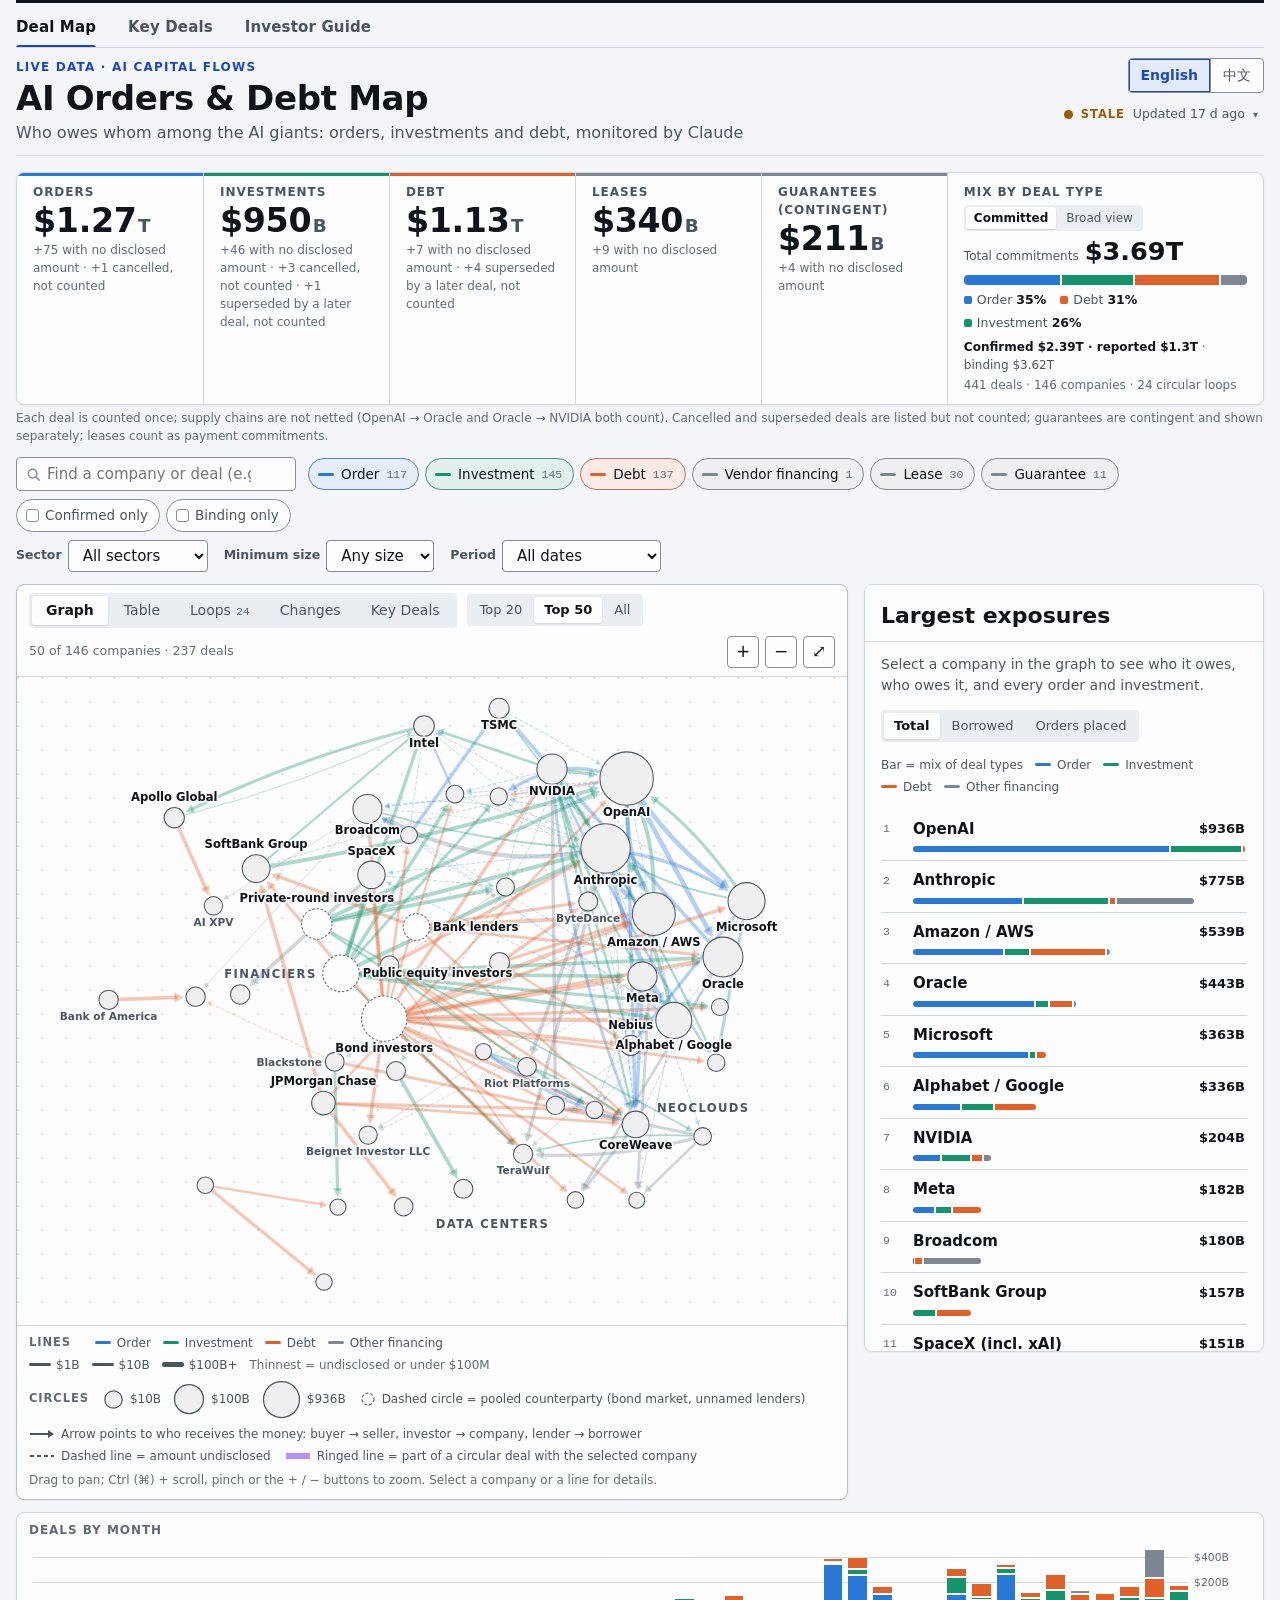
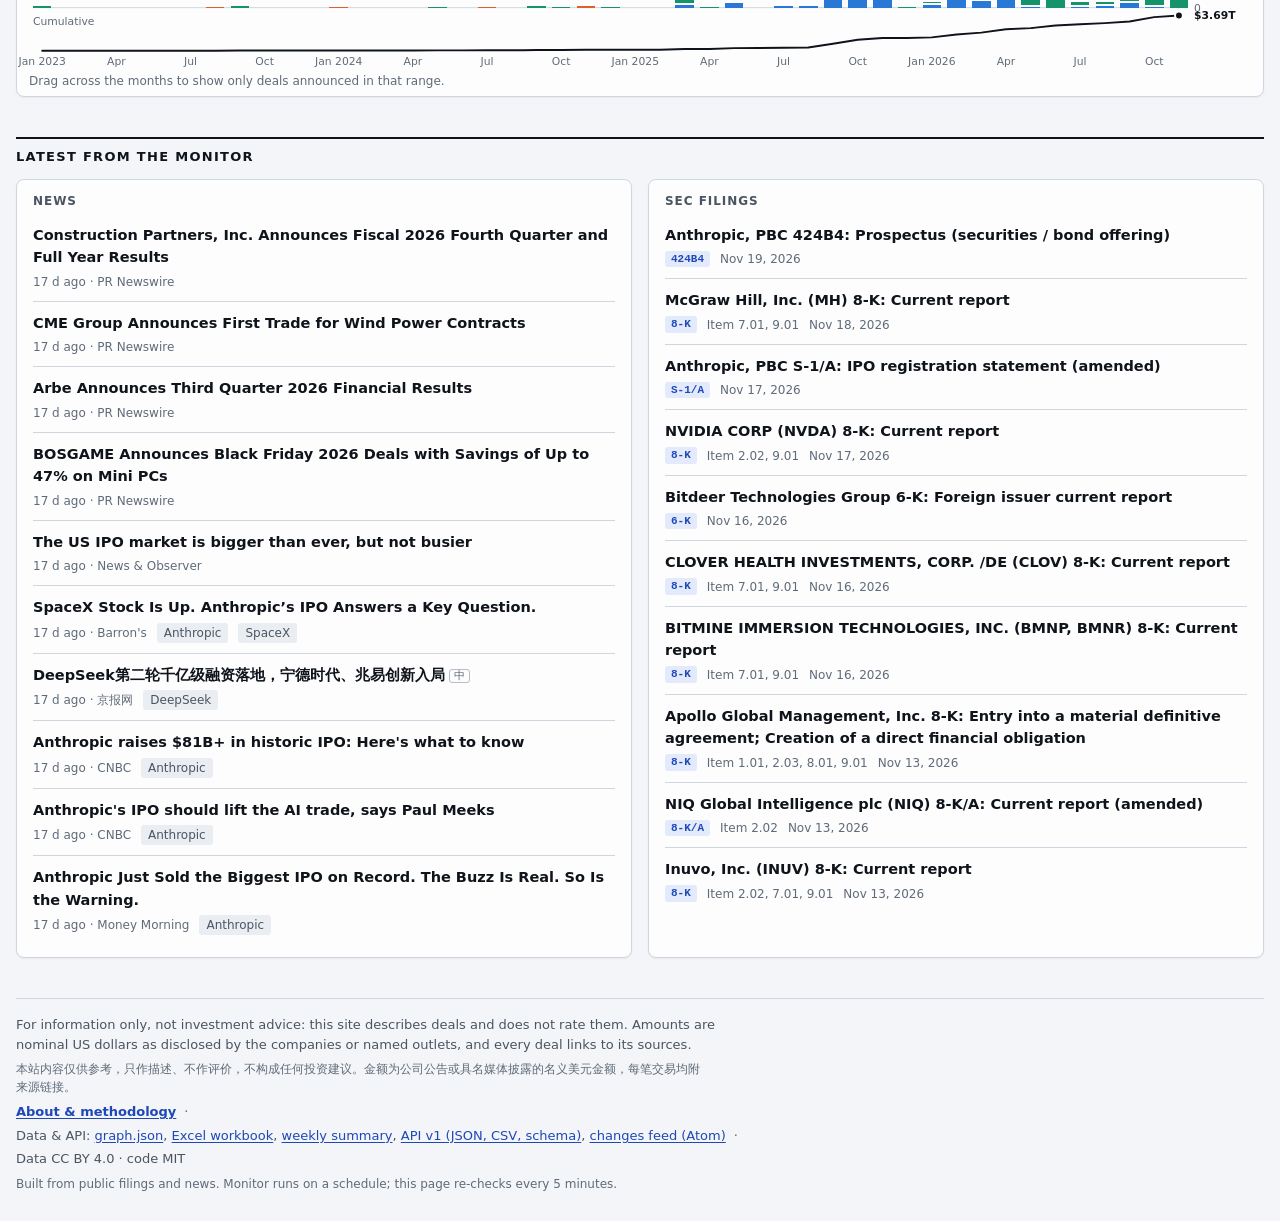
==== commit 19899ac4: "Publish 2026-11-19 14:42 UTC from heyneww/GL-AI-orders-debt@3ab7b92" ====
--- a/index.html
+++ b/index.html
@@ -23,6 +23,11 @@
 <link rel="preconnect" href="https://fonts.gstatic.com" crossorigin>
 <link rel="stylesheet" href="https://fonts.googleapis.com/css2?family=Archivo:wdth,wght@62..125,400..800&family=IBM+Plex+Mono:wght@400;500;600&display=swap">
 <link rel="stylesheet" href="style.css">
+<link rel="icon" href="icon.svg" type="image/svg+xml">
+<link rel="apple-touch-icon" href="icon-180.png">
+<link rel="manifest" href="manifest.webmanifest">
+<meta name="theme-color" content="#0f141b">
+<meta name="apple-mobile-web-app-title" content="AI Deal Map">
 <link rel="stylesheet" href="nav.css">
 <link rel="stylesheet" href="dashboard.css">
 <link rel="alternate" type="application/atom+xml" title="AI Orders &amp; Debt Map: changes" href="data/feed.xml">
@@ -86,16 +91,6 @@
   <div class="tile tile--mix"><span class="tile__label" data-i18n="sum_mix">Mix by deal type</span><div class="seg seg--xs tview" role="group" data-i18n-aria="tv_label" aria-label="Totals"><button type="button" class="seg__btn" id="tv-committed" aria-pressed="true" data-i18n="tv_committed">Committed</button><button type="button" class="seg__btn" id="tv-broad" aria-pressed="false" data-i18n="tv_broad">Broad view</button></div><span class="tile__total" id="sum-total"></span><span class="tile__broad" id="sum-broad" hidden></span><div class="mix" id="sum-mix"></div><span class="tile__split" id="sum-split"></span><span class="tile__note" id="sum-scope"></span></div>
 </section>
 <p class="summary__foot" data-i18n="sum_foot"></p>
-
-<section class="timeline" id="timeline" data-i18n-aria="aria_timeline" aria-label="Timeline" hidden>
-  <div class="timeline__head">
-    <span class="timeline__h" data-i18n="tl_title">Deals by month</span>
-    <span class="timeline__range" id="tl-range"></span>
-    <button type="button" class="linkbtn linkbtn--muted timeline__clear" id="tl-clear" hidden data-i18n="tl_clear">Clear range</button>
-  </div>
-  <svg id="tl-svg" role="img"></svg>
-  <p class="timeline__note" id="tl-note"></p>
-</section>
 
 <section class="filters" id="filters" data-i18n-aria="aria_filters" aria-label="Filters">
   <div class="filters__main">
@@ -234,6 +229,17 @@
     <aside class="panel" id="panel" tabindex="-1" aria-labelledby="panel-title"></aside>
   </div>
 </main>
+
+<!-- deals by month: below the map, so the graph starts higher on the page; its brush still sets the period filter -->
+<section class="timeline" id="timeline" data-i18n-aria="aria_timeline" aria-label="Timeline" hidden>
+  <div class="timeline__head">
+    <span class="timeline__h" data-i18n="tl_title">Deals by month</span>
+    <span class="timeline__range" id="tl-range"></span>
+    <button type="button" class="linkbtn linkbtn--muted timeline__clear" id="tl-clear" hidden data-i18n="tl_clear">Clear range</button>
+  </div>
+  <svg id="tl-svg" role="img"></svg>
+  <p class="timeline__note" id="tl-note"></p>
+</section>
 
 <section class="latest" aria-labelledby="latest-h">
   <h2 class="section-h" id="latest-h" data-i18n="latest">Latest from the monitor</h2>
